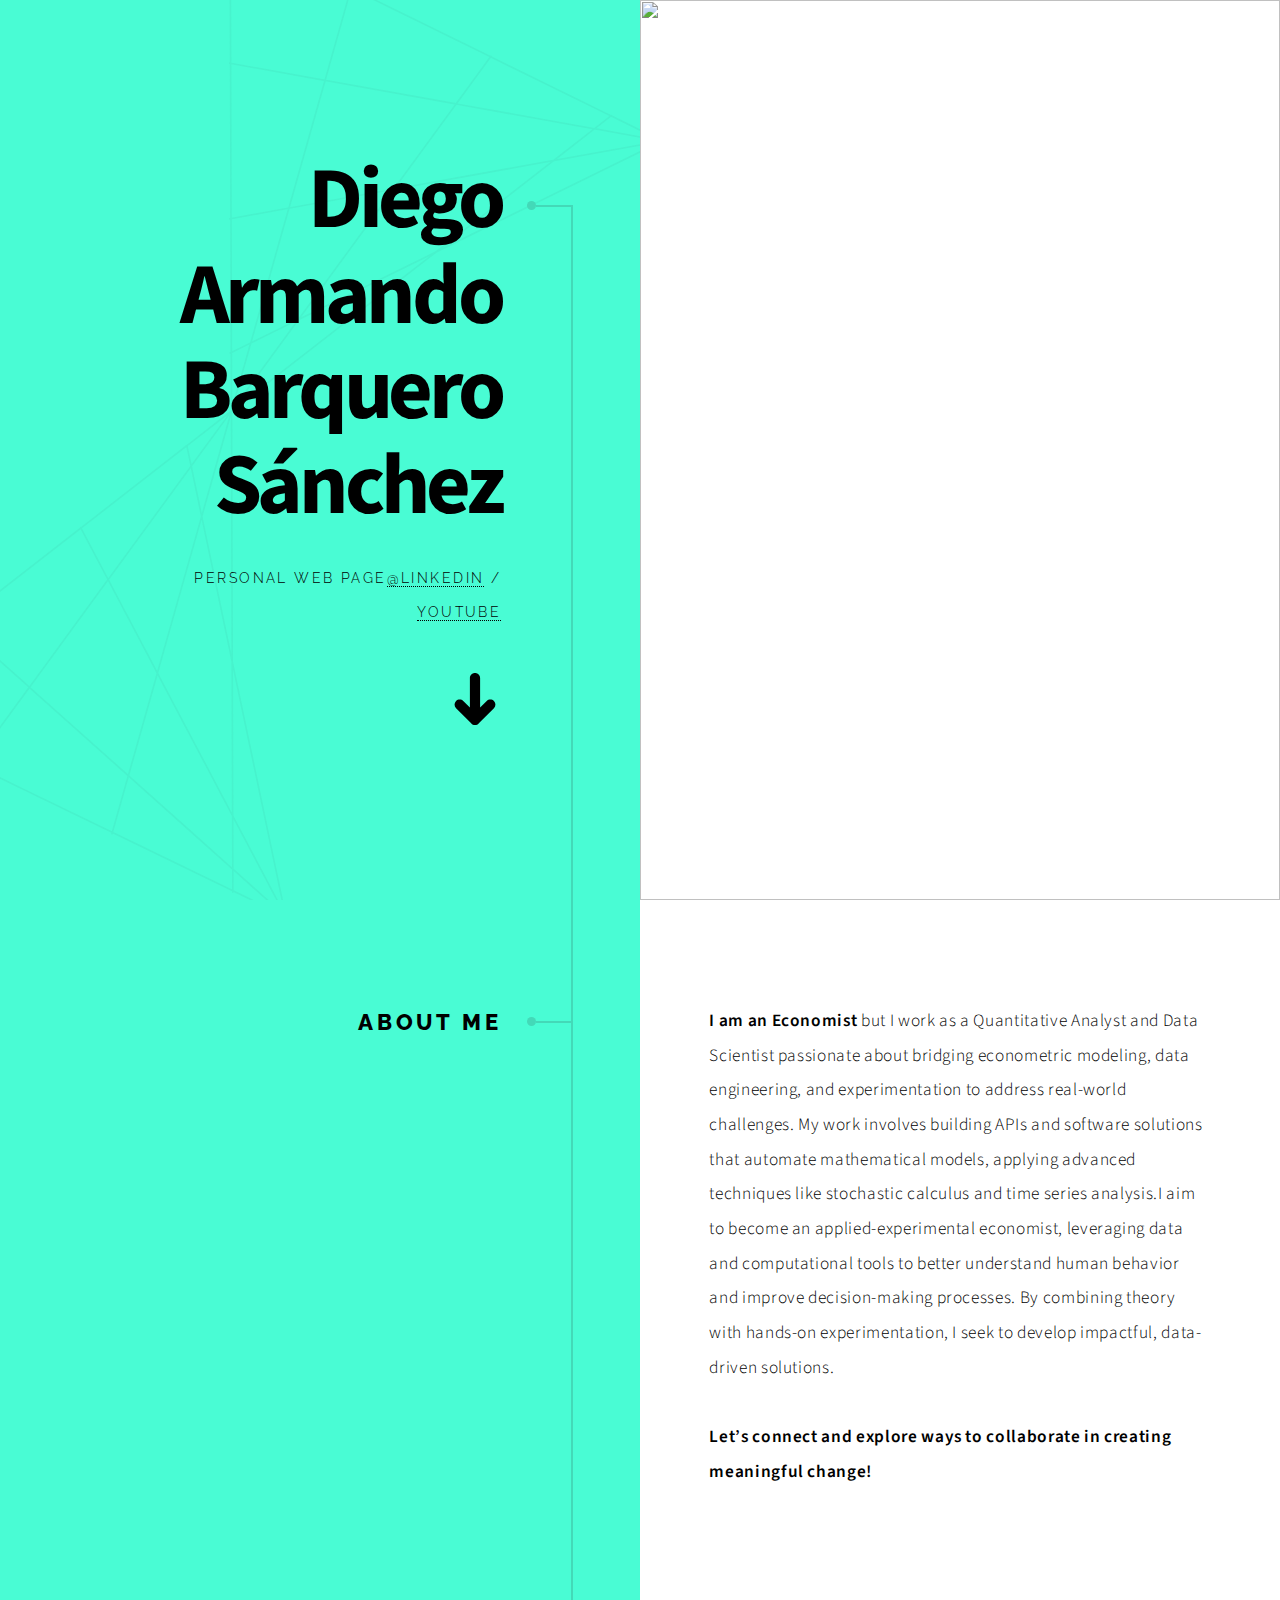
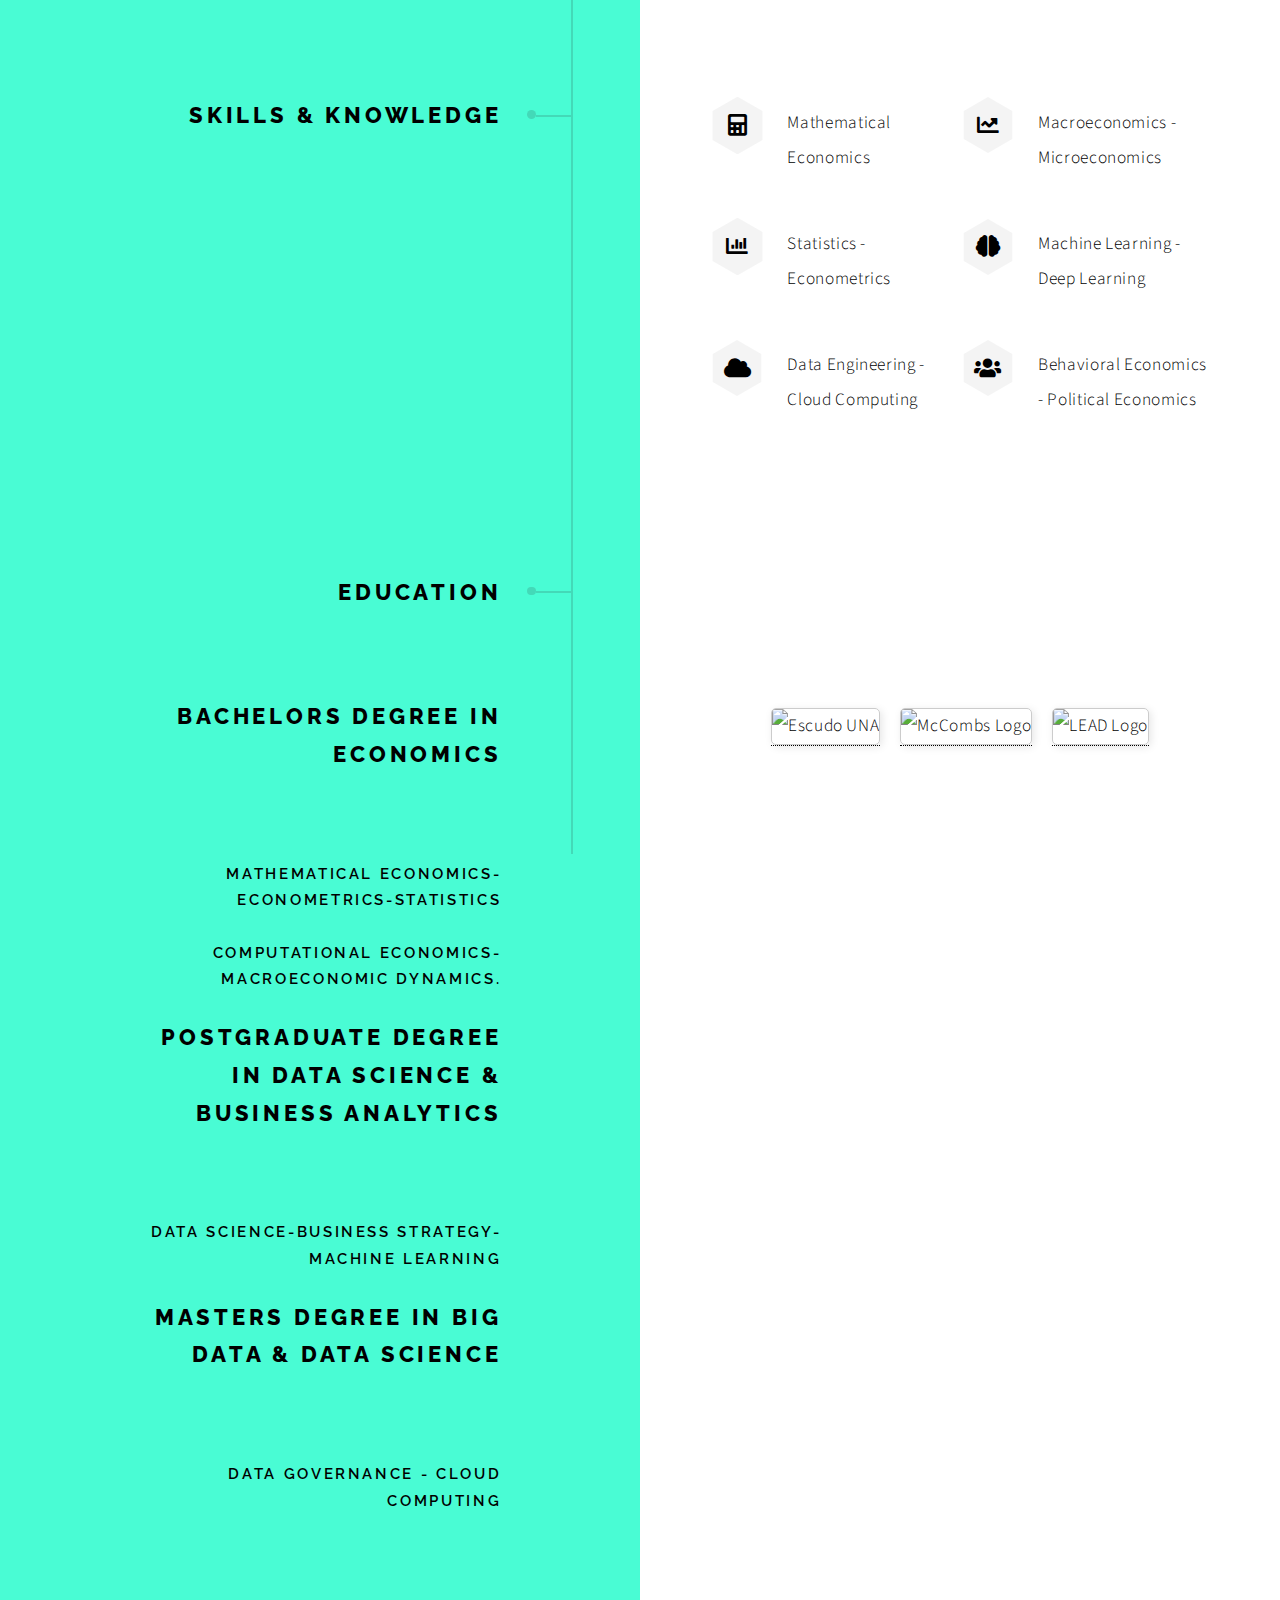
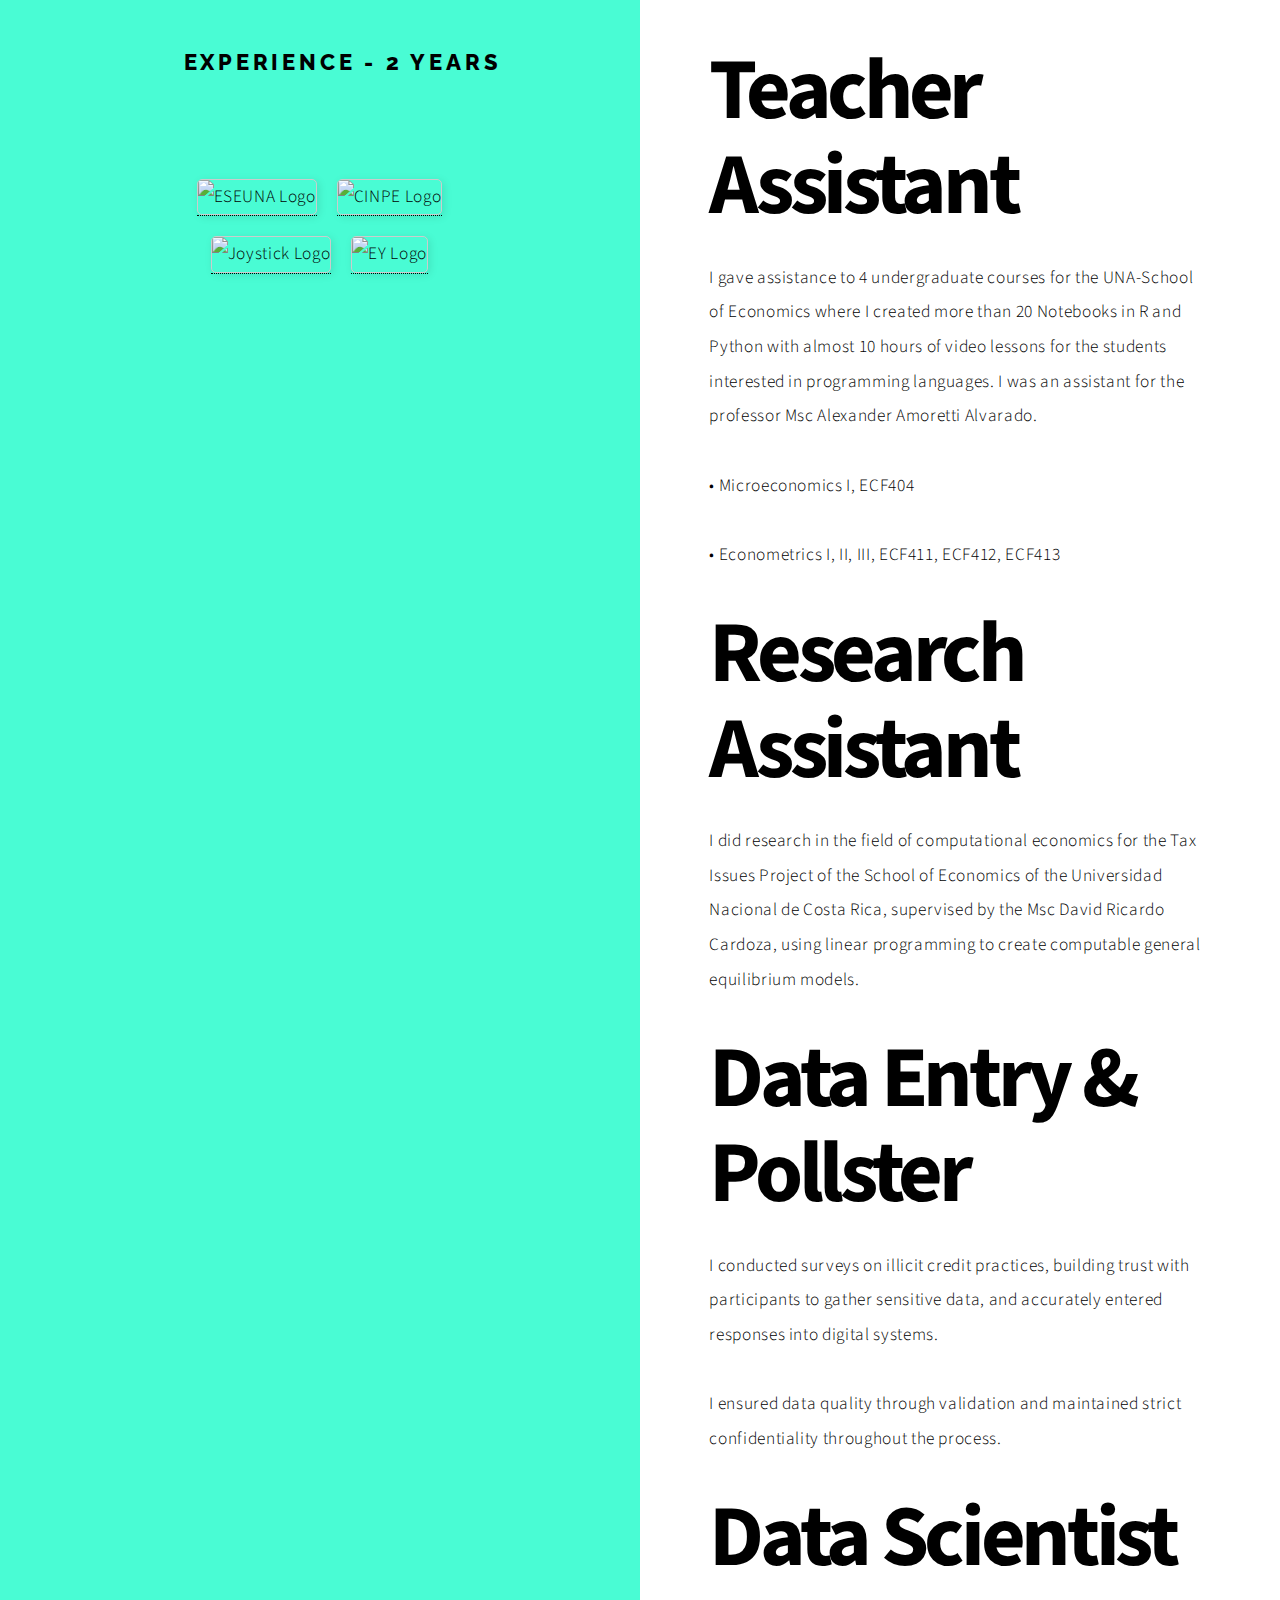
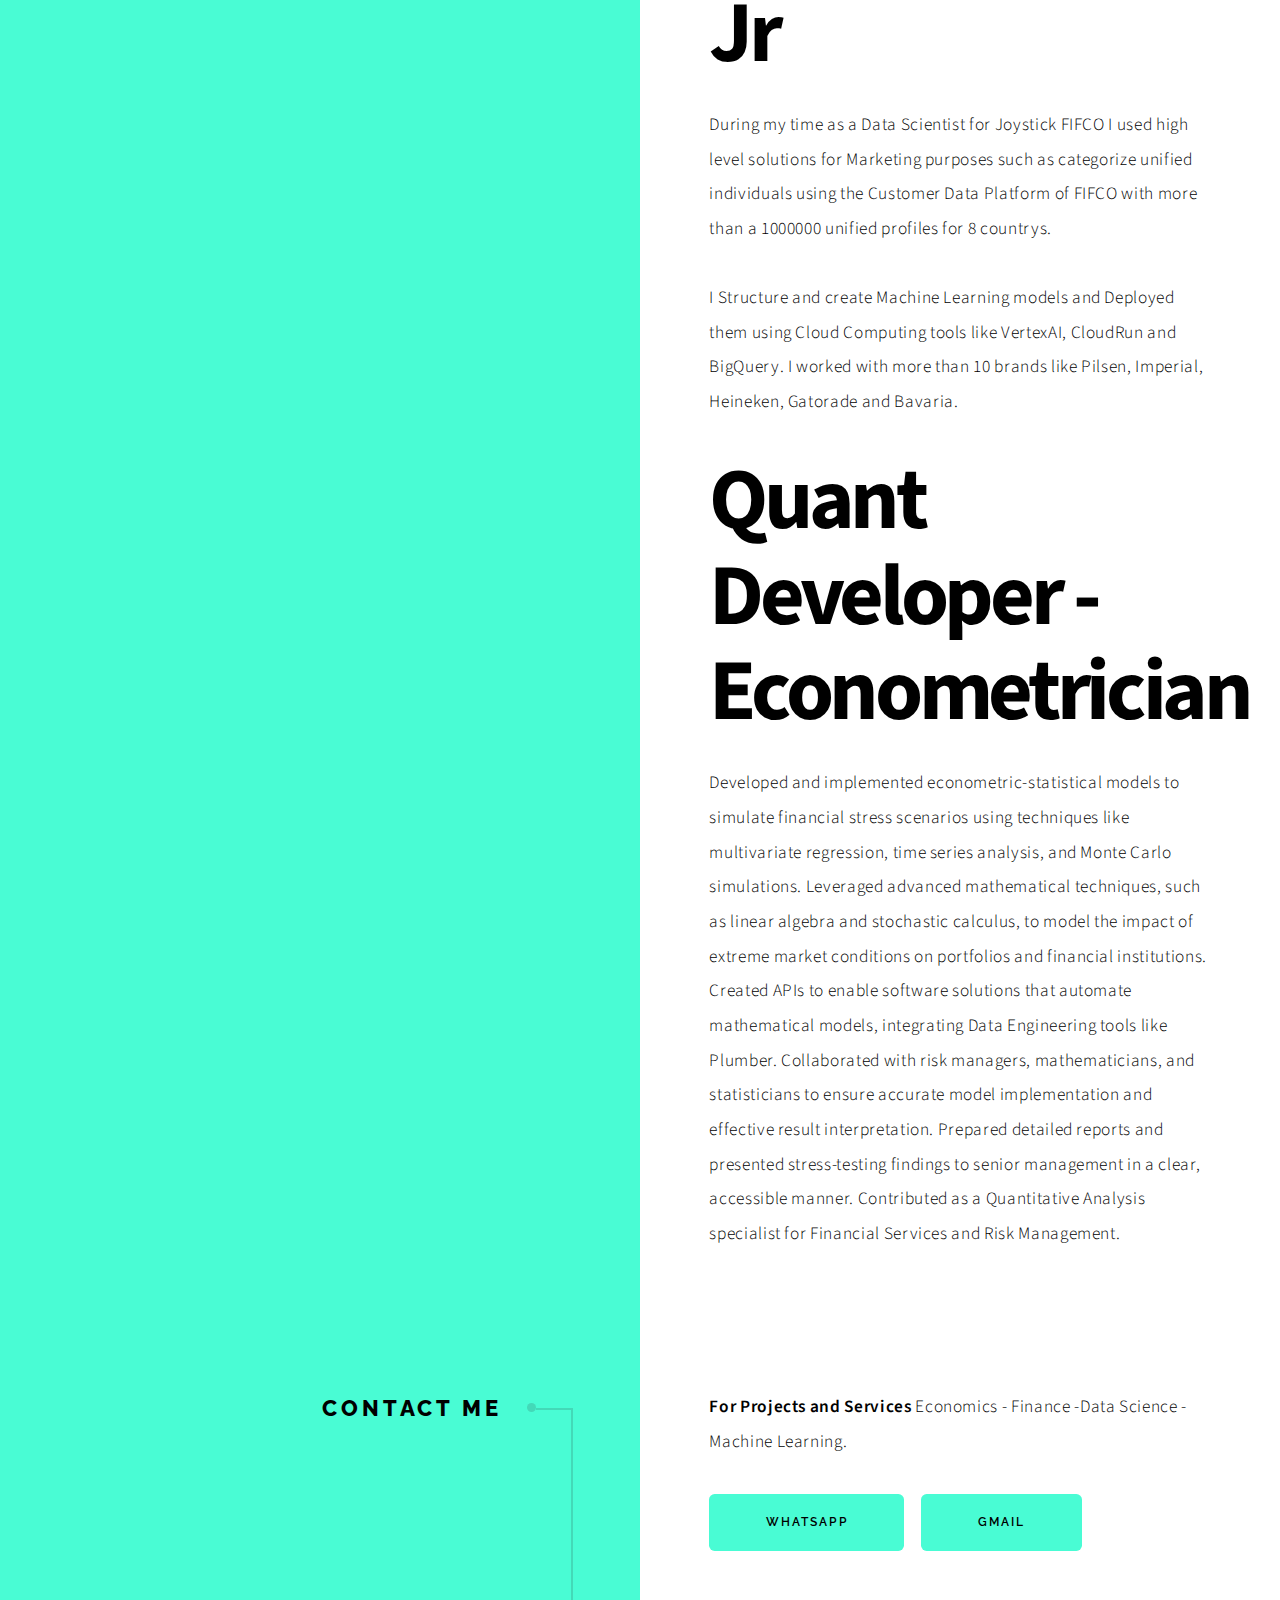
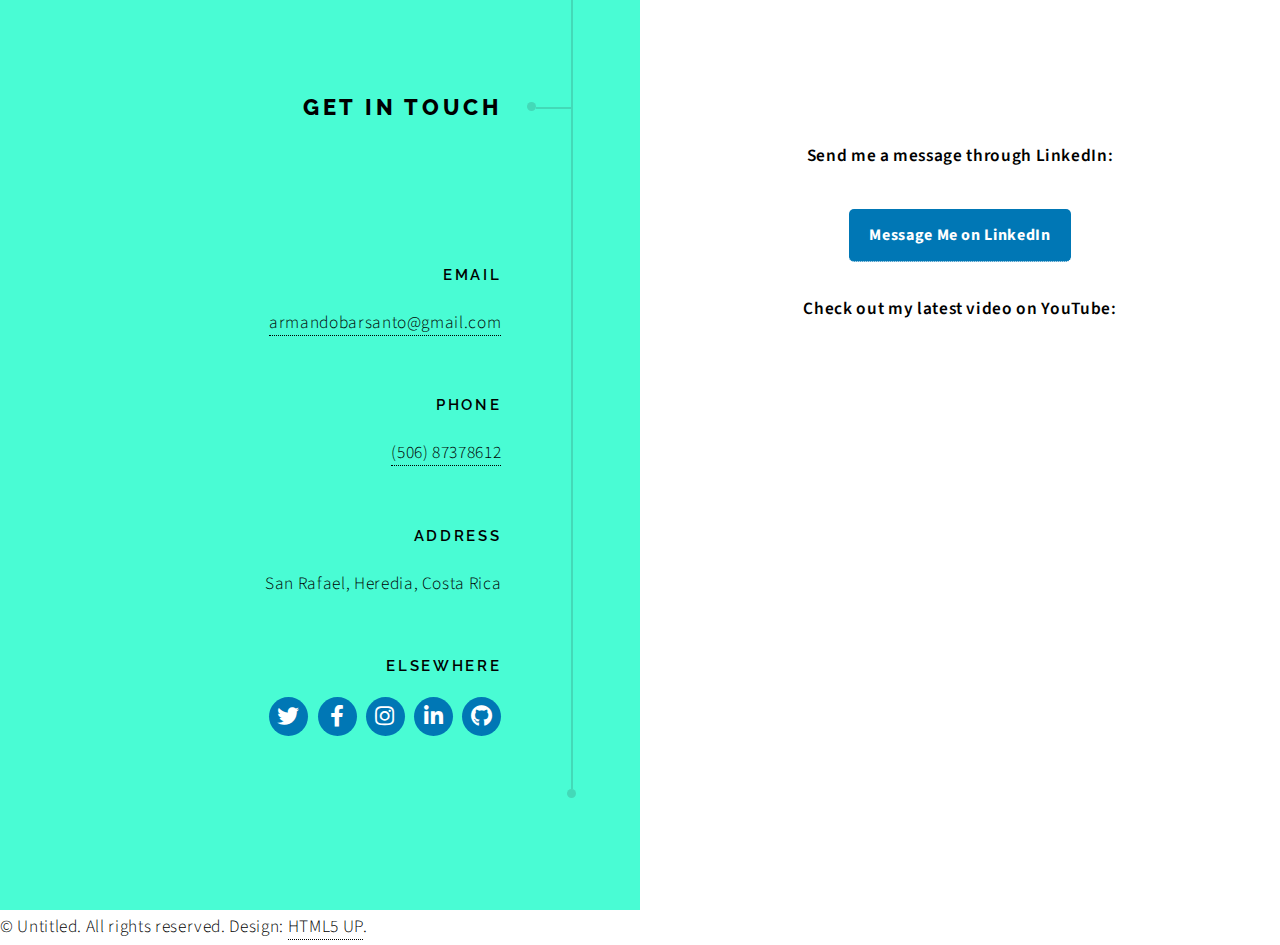
==== index.html @ 82d84128 "Add files via upload" ====
<!DOCTYPE HTML>
<!--
	Paradigm Shift by HTML5 UP
	html5up.net | @ajlkn
	Free for personal and commercial use under the CCA 3.0 license (html5up.net/license)
-->
<html>
	<head>
		<title>D.A.B Sánchez</title>
		<meta charset="utf-8" />
		<meta name="viewport" content="width=device-width, initial-scale=1, user-scalable=no" />
		<meta name="description" content="" />
		<meta name="keywords" content="" />
		<link rel="stylesheet" href="assets/css/main.css" />
	</head>
	<body class="is-preload">

		<!-- Wrapper -->
			<div id="wrapper">

				<!-- Intro -->
					<section class="intro">
						<header>
							<h1>Diego Armando Barquero Sánchez</h1>
							<p>Personal Web Page<a 
								href="https://www.linkedin.com/in/%E5%A7%9C%E6%98%A5%E8%98%AD/">@LinkedIn</a> / <a href="https://www.youtube.com/@DiegoGO-EconData-">YouTube</a></p>
							<ul class="actions">
								<li><a href="#first" class="arrow scrolly"><span class="label">Next</span></a></li>
							</ul>
						</header>
						<div class="content">
							<span class="image fill" data-position="center"><img src="images/pic10.jpg" alt="" /></span>
						</div>
					</section>

				<!-- Section -->
					<section id="first">
						<header>
							<h2>About me</h2>
						</header>
						<div class="content">
							<p><strong>I am an Economist</strong> but I work as a Quantitative Analyst and Data Scientist passionate about bridging econometric modeling, data engineering, and experimentation to address real-world challenges. My work involves building APIs and software solutions that automate mathematical models, applying advanced techniques like stochastic calculus and time series analysis.I aim to become an applied-experimental economist, leveraging data and computational tools to better understand human behavior and improve decision-making processes. By combining theory with hands-on experimentation, I seek to develop impactful, data-driven solutions.

</p>
<p><strong>Let’s connect and explore ways to collaborate in creating meaningful change!</strong></p>
							<span class="image main"><img src="images/mw.PNG" alt="" /></span>
						</div>
					</section>

				<!-- Section -->
					<section>
						<header>
							<h2>Skills & Knowledge</h2>
						</header>
						<div class="content">
							<ul class="feature-icons">
								<li class="icon solid fa-calculator">Mathematical Economics</li>
								<li class="icon solid fa-chart-line">Macroeconomics - Microeconomics</li>
								<li class="icon solid fa-chart-bar">Statistics - Econometrics</li>
								<li class="icon solid fa-brain">Machine Learning - Deep Learning</li>
								<li class="icon solid fa-cloud">Data Engineering - Cloud Computing</li>
								<li class="icon solid fa-users">Behavioral Economics - Political Economics</li>
							</ul>
						</div>
					</section>

				<!-- Section -->
					<section>
						<header>
							<h2>Education</h2>
						</header>
					</section>
					
						<div class="content">
							<!-- Section -->
								<section>
									<header>
										<h2>Bachelors Degree in Economics</h2>
										<h3>Mathematical Economics-Econometrics-Statistics</h3>
										<h3>Computational Economics-Macroeconomic Dynamics.</h3>
										<h2>PostGraduate Degree in Data Science & Business Analytics</h2>
										<h3>Data Science-Business Strategy-Machine Learning</h3>
										<h2>Masters Degree in Big Data & Data Science</h2>
										<h3>Data Governance - Cloud Computing</h3>
									</header>
									</header>
									<div class="content">
										<div style="display: flex; justify-content: center; align-items: center; gap: 20px; padding: 10px; flex-wrap: wrap;">
											<a href="images/gallery/fulls/01.jpg" style="text-decoration: none;">
												<img src="images/escudo_unajpg.jpg" alt="Escudo UNA" 
													 style="width: 400px; height: auto; max-height: 400px; object-fit: contain; border: 1px solid #ccc; border-radius: 5px; box-shadow: 2px 2px 8px rgba(0, 0, 0, 0.1); transition: transform 0.2s ease, box-shadow 0.2s ease;" 
													 onmouseover="this.style.transform='scale(1.1)'; this.style.boxShadow='4px 4px 12px rgba(0, 0, 0, 0.2)';" 
													 onmouseout="this.style.transform='scale(1)'; this.style.boxShadow='2px 2px 8px rgba(0, 0, 0, 0.1)';">
											</a>
											<a href="images/gallery/fulls/02.jpg" style="text-decoration: none;">
												<img src="images/mccombs.jpg" alt="McCombs Logo" 
													 style="width: 400px; height: auto; max-height: 400px; object-fit: contain; border: 1px solid #ccc; border-radius: 5px; box-shadow: 2px 2px 8px rgba(0, 0, 0, 0.1); transition: transform 0.2s ease, box-shadow 0.2s ease;" 
													 onmouseover="this.style.transform='scale(1.1)'; this.style.boxShadow='4px 4px 12px rgba(0, 0, 0, 0.2)';" 
													 onmouseout="this.style.transform='scale(1)'; this.style.boxShadow='2px 2px 8px rgba(0, 0, 0, 0.1)';">
											</a>
											<a href="images/gallery/fulls/03.jpg" style="text-decoration: none;">
												<img src="images/lead.jpg" alt="LEAD Logo" 
													 style="width: 400px; height: auto; max-height: 400px; object-fit: contain; border: 1px solid #ccc; border-radius: 5px; box-shadow: 2px 2px 8px rgba(0, 0, 0, 0.1); transition: transform 0.2s ease, box-shadow 0.2s ease;" 
													 onmouseover="this.style.transform='scale(1.1)'; this.style.boxShadow='4px 4px 12px rgba(0, 0, 0, 0.2)';" 
													 onmouseout="this.style.transform='scale(1)'; this.style.boxShadow='2px 2px 8px rgba(0, 0, 0, 0.1)';">
											</a>
										</div>
										
									</div>
								</section>

							<!-- Section -->
								<section>
									<header>
										<h2>Experience - 2 Years</h2>
						

										<div style="display: flex; justify-content: center; align-items: center; gap: 20px; padding: 10px; flex-wrap: wrap;">
											<a href="images/gallery/fulls/05.jpg" style="text-decoration: none;">
												<img src="images/eseuna-removebg-preview.png" alt="ESEUNA Logo" 
													 style="width: 450px; height: auto; max-height: 450px; object-fit: contain; border: 1px solid #ccc; border-radius: 5px; box-shadow: 2px 2px 8px rgba(0, 0, 0, 0.1); transition: transform 0.2s ease, box-shadow 0.2s ease;" 
													 onmouseover="this.style.transform='scale(1.1)'; this.style.boxShadow='4px 4px 12px rgba(0, 0, 0, 0.2)';" 
													 onmouseout="this.style.transform='scale(1)'; this.style.boxShadow='2px 2px 8px rgba(0, 0, 0, 0.1)';">
											</a>
											
											<a href="images/gallery/fulls/05.jpg" style="text-decoration: none;">
												<img src="images/12006_0120060300_CINPE-removebg-preview.png" alt="CINPE Logo" 
													 style="width: 450px; height: auto; max-height: 450px; object-fit: contain; border: 1px solid #ccc; border-radius: 5px; box-shadow: 2px 2px 8px rgba(0, 0, 0, 0.1); transition: transform 0.2s ease, box-shadow 0.2s ease;" 
													 onmouseover="this.style.transform='scale(1.1)'; this.style.boxShadow='4px 4px 12px rgba(0, 0, 0, 0.2)';" 
													 onmouseout="this.style.transform='scale(1)'; this.style.boxShadow='2px 2px 8px rgba(0, 0, 0, 0.1)';">
											</a>
											
											<a href="images/gallery/fulls/05.jpg" style="text-decoration: none;">
												<img src="images/Joystick.png" alt="Joystick Logo" 
													 style="width: 450px; height: auto; max-height: 450px; object-fit: contain; border: 1px solid #ccc; border-radius: 5px; box-shadow: 2px 2px 8px rgba(0, 0, 0, 0.1); transition: transform 0.2s ease, box-shadow 0.2s ease;" 
													 onmouseover="this.style.transform='scale(1.1)'; this.style.boxShadow='4px 4px 12px rgba(0, 0, 0, 0.2)';" 
													 onmouseout="this.style.transform='scale(1)'; this.style.boxShadow='2px 2px 8px rgba(0, 0, 0, 0.1)';">
											</a>
											
											<a href="images/gallery/fulls/05.jpg" style="text-decoration: none;">
												<img src="images/EY_logo_2019.svg.png" alt="EY Logo" 
													 style="width: 450px; height: auto; max-height: 450px; object-fit: contain; border: 1px solid #ccc; border-radius: 5px; box-shadow: 2px 2px 8px rgba(0, 0, 0, 0.1); transition: transform 0.2s ease, box-shadow 0.2s ease;" 
													 onmouseover="this.style.transform='scale(1.1)'; this.style.boxShadow='4px 4px 12px rgba(0, 0, 0, 0.2)';" 
													 onmouseout="this.style.transform='scale(1)'; this.style.boxShadow='2px 2px 8px rgba(0, 0, 0, 0.1)';">
											</a>
							
										</div>
										
									</header>
									<div class="content">
									
									<h1>Teacher Assistant</h1>
									<p>I gave assistance to 4 undergraduate courses for the UNA-School of Economics where I created more than 20 Notebooks in R and Python with almost 10 hours of video lessons for the students interested in programming languages. I was an assistant for the professor Msc Alexander Amoretti Alvarado.</p>
										<p>	• Microeconomics I, ECF404</p>
										<p>• Econometrics I, II, III, ECF411, ECF412, ECF413</p>
									<h1>Research Assistant</h1>
									<p>I did research in the field of computational economics for the Tax Issues Project of the School of Economics of the Universidad Nacional de Costa Rica, supervised by the Msc David Ricardo Cardoza, using linear programming to create computable general equilibrium models.</p>
									
									<div class="content">
									<h1>Data Entry & Pollster</h1>
									<p>I conducted surveys on illicit credit practices, building trust with participants to gather sensitive data, and accurately entered responses into digital systems.</p>
									<p>I ensured data quality through validation and maintained strict confidentiality throughout the process.</p>
								    </div>
									<div class="content">
										<h1>Data Scientist Jr</h1>
										<p>During my time as a Data Scientist for Joystick FIFCO I used high level solutions for Marketing purposes such as categorize unified individuals using the Customer Data Platform of FIFCO with more than a 1000000 unified profiles for 8 countrys.<p/>
										<p> I Structure and create Machine Learning models and Deployed them using Cloud Computing tools like VertexAI, CloudRun and BigQuery. I worked with more than 10 brands like Pilsen, Imperial, Heineken, Gatorade and Bavaria.</p>
										</div>
										<div class="content">
									<h1>Quant Developer - Econometrician</h1>
									<p>Developed and implemented econometric-statistical models to simulate financial stress scenarios using techniques like multivariate regression, time series analysis, and Monte Carlo simulations. Leveraged advanced mathematical techniques, such as linear algebra and stochastic calculus, to model the impact of extreme market conditions on portfolios and financial institutions. Created APIs to enable software solutions that automate mathematical models, integrating Data Engineering tools like Plumber. Collaborated with risk managers, mathematicians, and statisticians to ensure accurate model implementation and effective result interpretation. Prepared detailed reports and presented stress-testing findings to senior management in a clear, accessible manner. Contributed as a Quantitative Analysis specialist for Financial Services and Risk Management.</p>
									</div>
								</section>
						</div>
					</section>

				<!-- Section -->
					<section>
						<header>
							<h2>Contact Me</h2>
						</header>
						<div class="content">
							<p><strong>For Projects and Services </strong>Economics - Finance -Data Science - Machine Learning.</p>
							<ul class="actions">
								<li><a href="https://wa.me/50687378612" class="button primary large">WhatsApp</a></li>
								<li><a href="mailto:armandobarsanto@gmail.com?subject=Asunto%20del%20correo&body=Hola,%20este%20es%20el%20cuerpo%20del%20mensaje." class="button primary large">Gmail</a></li>
							</ul>
						</div>
					</section>

				<!-- Elements -->
				<!--
					<section>
						<header>
							<h2>Elements</h2>
						</header>
						<div class="content">

							<section>
								<header>
									<h3>Text</h3>
								</header>
								<div class="content">
									<p>This is <b>bold</b> and this is <strong>strong</strong>. This is <i>italic</i> and this is <em>emphasized</em>.
									This is <sup>superscript</sup> text and this is <sub>subscript</sub> text.
									This is <u>underlined</u> and this is code: <code>for (;;) { ... }</code>. Finally, <a href="#">this is a link</a>.</p>
									<hr />
									<h2>Heading Level 2</h2>
									<h3>Heading Level 3</h3>
									<h4>Heading Level 4</h4>
									<h5>Heading Level 5</h5>
									<hr />
									<h5>Blockquote</h5>
									<blockquote>Fringilla nisl. Donec accumsan interdum nisi, quis tincidunt felis sagittis eget tempus euismod. Vestibulum ante ipsum primis in faucibus vestibulum. Blandit adipiscing eu felis iaculis volutpat ac adipiscing accumsan faucibus. Vestibulum ante ipsum primis in faucibus lorem ipsum dolor sit amet nullam adipiscing eu felis.</blockquote>
									<h5>Preformatted</h5>
									<pre><code>i = 0;

while (!deck.isInOrder()) {
  print 'Iteration ' + i;
  deck.shuffle();
  i++;
}

print 'Sorted in ' + i + ' iterations.';</code></pre>
								</div>
							</section>

							<section>
								<header>
									<h3>Lists</h3>
								</header>
								<div class="content">

									<h4>Unordered</h4>
									<ul>
										<li>Dolor pulvinar etiam.</li>
										<li>Sagittis adipiscing.</li>
										<li>Felis enim feugiat.</li>
									</ul>

									<h4>Alternate</h4>
									<ul class="alt">
										<li>Dolor pulvinar etiam.</li>
										<li>Sagittis adipiscing.</li>
										<li>Felis enim feugiat.</li>
									</ul>

									<h4>Ordered</h4>
									<ol>
										<li>Dolor pulvinar etiam.</li>
										<li>Etiam vel felis viverra.</li>
										<li>Felis enim feugiat.</li>
										<li>Dolor pulvinar etiam.</li>
										<li>Etiam vel felis lorem.</li>
										<li>Felis enim et feugiat.</li>
									</ol>
									<h4>Icons</h4>
									<ul class="icons">
										<li><a href="#" class="icon brands fa-twitter"><span class="label">Twitter</span></a></li>
										<li><a href="#" class="icon brands fa-facebook-f"><span class="label">Facebook</span></a></li>
										<li><a href="#" class="icon brands fa-instagram"><span class="label">Instagram</span></a></li>
										<li><a href="#" class="icon brands fa-github"><span class="label">Github</span></a></li>
									</ul>

									<h4>Actions</h4>
									<ul class="actions">
										<li><a href="#" class="button primary">Default</a></li>
										<li><a href="#" class="button">Default</a></li>
									</ul>
									<ul class="actions stacked">
										<li><a href="#" class="button primary">Default</a></li>
										<li><a href="#" class="button">Default</a></li>
									</ul>
								</div>
							</section>

							<section>
								<header>
									<h3>Table</h3>
								</header>
								<div class="content">
									<h4>Default</h4>
									<div class="table-wrapper">
										<table>
											<thead>
												<tr>
													<th>Name</th>
													<th>Description</th>
													<th>Price</th>
												</tr>
											</thead>
											<tbody>
												<tr>
													<td>Item One</td>
													<td>Ante turpis integer aliquet porttitor.</td>
													<td>29.99</td>
												</tr>
												<tr>
													<td>Item Two</td>
													<td>Vis ac commodo adipiscing arcu aliquet.</td>
													<td>19.99</td>
												</tr>
												<tr>
													<td>Item Three</td>
													<td> Morbi faucibus arcu accumsan lorem.</td>
													<td>29.99</td>
												</tr>
												<tr>
													<td>Item Four</td>
													<td>Vitae integer tempus condimentum.</td>
													<td>19.99</td>
												</tr>
												<tr>
													<td>Item Five</td>
													<td>Ante turpis integer aliquet porttitor.</td>
													<td>29.99</td>
												</tr>
											</tbody>
											<tfoot>
												<tr>
													<td colspan="2"></td>
													<td>100.00</td>
												</tr>
											</tfoot>
										</table>
									</div>

									<h4>Alternate</h4>
									<div class="table-wrapper">
										<table class="alt">
											<thead>
												<tr>
													<th>Name</th>
													<th>Description</th>
													<th>Price</th>
												</tr>
											</thead>
											<tbody>
												<tr>
													<td>Item One</td>
													<td>Ante turpis integer aliquet porttitor.</td>
													<td>29.99</td>
												</tr>
												<tr>
													<td>Item Two</td>
													<td>Vis ac commodo adipiscing arcu aliquet.</td>
													<td>19.99</td>
												</tr>
												<tr>
													<td>Item Three</td>
													<td> Morbi faucibus arcu accumsan lorem.</td>
													<td>29.99</td>
												</tr>
												<tr>
													<td>Item Four</td>
													<td>Vitae integer tempus condimentum.</td>
													<td>19.99</td>
												</tr>
												<tr>
													<td>Item Five</td>
													<td>Ante turpis integer aliquet porttitor.</td>
													<td>29.99</td>
												</tr>
											</tbody>
											<tfoot>
												<tr>
													<td colspan="2"></td>
													<td>100.00</td>
												</tr>
											</tfoot>
										</table>
									</div>
								</div>
							</section>

							<section>
								<header>
									<h3>Buttons</h3>
								</header>
								<div class="content">
									<ul class="actions">
										<li><a href="#" class="button primary">Primary</a></li>
										<li><a href="#" class="button">Default</a></li>
									</ul>
									<ul class="actions">
										<li><a href="#" class="button large">Large</a></li>
										<li><a href="#" class="button">Default</a></li>
										<li><a href="#" class="button small">Small</a></li>
									</ul>
									<ul class="actions">
										<li><a href="#" class="button primary icon solid fa-download">Icon</a></li>
										<li><a href="#" class="button icon solid fa-download">Icon</a></li>
									</ul>
									<ul class="actions">
										<li><span class="button primary disabled">Disabled</span></li>
										<li><span class="button disabled">Disabled</span></li>
									</ul>
								</div>
							</section>

							<section>
								<header>
									<h3>Form</h3>
								</header>
								<div class="content">
									<form method="post" action="#">
										<div class="fields">
											<div class="field half">
												<label for="demo-name">Name</label>
												<input type="text" name="demo-name" id="demo-name" value="" placeholder="Jane Doe" />
											</div>
											<div class="field half">
												<label for="demo-email">Email</label>
												<input type="email" name="demo-email" id="demo-email" value="" placeholder="jane@untitled.tld" />
											</div>
											<div class="field">
												<label for="demo-category">Category</label>
												<select name="demo-category" id="demo-category">
													<option value="">-</option>
													<option value="1">Manufacturing</option>
													<option value="1">Shipping</option>
													<option value="1">Administration</option>
													<option value="1">Human Resources</option>
												</select>
											</div>
											<div class="field half">
												<input type="radio" id="demo-priority-low" name="demo-priority" checked>
												<label for="demo-priority-low">Low</label>
											</div>
											<div class="field half">
												<input type="radio" id="demo-priority-high" name="demo-priority">
												<label for="demo-priority-high">High</label>
											</div>
											<div class="field half">
												<input type="checkbox" id="demo-copy" name="demo-copy">
												<label for="demo-copy">Email me a copy</label>
											</div>
											<div class="field half">
												<input type="checkbox" id="demo-human" name="demo-human" checked>
												<label for="demo-human">Not a robot</label>
											</div>
											<div class="field">
												<label for="demo-message">Message</label>
												<textarea name="demo-message" id="demo-message" placeholder="Enter your message" rows="6"></textarea>
											</div>
										</div>
										<ul class="actions">
											<li><input type="submit" value="Send Message" class="primary" /></li>
											<li><input type="reset" value="Reset" /></li>
										</ul>
									</form>
								</div>
							</section>

						</div>
					</section>
				-->

				<!-- Section -->
					<section>
						<header>
							<h2>Get in touch</h2>
						</header>
						<!DOCTYPE html>
						<html lang="en">
						<head>
							<meta charset="UTF-8">
							<meta name="viewport" content="width=device-width, initial-scale=1.0">
							<title>Contact via LinkedIn</title>
							<style>
								.button-linkedin {
									display: inline-block;
									background-color: #0077b5;
									color: white;
									padding: 10px 20px;
									text-decoration: none;
									font-size: 16px;
									font-weight: bold;
									border-radius: 5px;
									transition: background-color 0.3s ease;
								}
						
								.button-linkedin:hover {
									background-color: #005582;
								}
							</style>
						</head>
						<body>
							<div style="text-align: center; margin-top: 50px;">
								<p><strong>Send me a message through LinkedIn:</strong></p>
								<a href="https://www.linkedin.com/in/%E5%A7%9C%E6%98%A5%E8%98%AD/" target="_blank" class="button-linkedin">
									Message Me on LinkedIn
								</a>
							</div>
							
							<div style="text-align: center; margin-top: 30px;">
								<p><strong>Check out my latest video on YouTube:</strong></p>
								<iframe width="560" height="315" 
										src="https://www.youtube.com/embed/LSiqPFP5Rbo" 
										title="YouTube video player" frameborder="0" 
										allow="accelerometer; autoplay; clipboard-write; encrypted-media; gyroscope; picture-in-picture" 
										allowfullscreen>
								</iframe>
							</div>
							
							
						</body>
						</html>
						
						
						
						
						
						<!DOCTYPE HTML>
						<html>
						<head>
							<title>D.A.B Sánchez</title>
							<meta charset="utf-8" />
							<meta name="viewport" content="width=device-width, initial-scale=1, user-scalable=no" />
							<link rel="stylesheet" href="assets/css/main.css" />
							<link rel="stylesheet" href="https://cdnjs.cloudflare.com/ajax/libs/font-awesome/5.15.4/css/all.min.css">
							<style>
								/* Redes sociales en Elsewhere */
								.icons li a {
									display: flex;
									justify-content: center;
									align-items: center;
									width: 200px;
									height: 200px;
									font-size: 24px;
									color: white;
									background-color: #0077b5;
									border-radius: 50%;
									text-decoration: none;
									transition: transform 0.2s ease, background-color 0.3s ease;
								}
						
								.icons li a:hover {
									transform: scale(1.1);
									background-color: #005582;
								}
						
								/* Botón de LinkedIn */
								.button-linkedin {
									display: inline-block;
									background-color: #0077b5;
									color: white;
									padding: 10px 20px;
									text-decoration: none;
									font-size: 16px;
									font-weight: bold;
									border-radius: 5px;
									transition: background-color 0.3s ease;
								}
						
								.button-linkedin:hover {
									background-color: #005582;
								}
							</style>
						</head>
						<body>
						
								<!-- Elsewhere -->
								

					<footer>
									<ul class="items">
										<li>
											<h3>Email</h3>
											<a href="mailto:armandobarsanto@gmail.com">armandobarsanto@gmail.com</a>
										</li>
										<li>
											<h3>Phone</h3>
											<a href="tel:+50687378612">(506) 87378612</a>
										</li>
										<li>
											<h3>Address</h3>
											<span>San Rafael, Heredia, Costa Rica</span>
										</li>
										<li>
											<h3>Elsewhere</h3>
											<ul class="icons">
												<li><a href="https://x.com/absanchez" class="icon brands fa-twitter"><span class="label">Twitter</span></a></li>
												<li><a href="https://www.facebook.com/armando.barquerosanchez/" class="icon brands fa-facebook-f"><span class="label">Facebook</span></a></li>
												<li><a href="https://www.instagram.com/dab.sanchez/" class="icon brands fa-instagram"><span class="label">Instagram</span></a></li>
												<li><a href="https://www.linkedin.com/in/%E5%A7%9C%E6%98%A5%E8%98%AD/" class="icon brands fa-linkedin-in"><span class="label">LinkedIn</span></a></li>
												<li><a href="https://github.com/barquerosanchezdiegoarmando" class="icon brands fa-github"><span class="label">GitHub</span></a></li>
											</ul>
										</li>
									</ul>
								</footer>
						
							</div>
						
							<!-- Scripts -->
							<script src="assets/js/jquery.min.js"></script>
							<script src="assets/js/jquery.scrolly.min.js"></script>
							<script src="assets/js/browser.min.js"></script>
							<script src="assets/js/breakpoints.min.js"></script>
							<script src="assets/js/util.js"></script>
							<script src="assets/js/main.js"></script>
						</body>
						</html>
						
					</section>

				<!-- Copyright -->
					<div class="copyright">&copy; Untitled. All rights reserved. Design: <a href="https://html5up.net">HTML5 UP</a>.</div>

			</div>

		<!-- Scripts -->
			<script src="assets/js/jquery.min.js"></script>
			<script src="assets/js/jquery.scrolly.min.js"></script>
			<script src="assets/js/browser.min.js"></script>
			<script src="assets/js/breakpoints.min.js"></script>
			<script src="assets/js/util.js"></script>
			<script src="assets/js/main.js"></script>

	</body>
</html>
---- assets/css/main.css ----
@import url(fontawesome-all.min.css);
@import url("https://fonts.googleapis.com/css?family=Source+Sans+Pro:300,600,700,300i,600i,700i|Raleway:600,800");

/*
	Paradigm Shift by HTML5 UP
	html5up.net | @ajlkn
	Free for personal and commercial use under the CCA 3.0 license (html5up.net/license)
*/

html, body, div, span, applet, object,
iframe, h1, h2, h3, h4, h5, h6, p, blockquote,
pre, a, abbr, acronym, address, big, cite,
code, del, dfn, em, img, ins, kbd, q, s, samp,
small, strike, strong, sub, sup, tt, var, b,
u, i, center, dl, dt, dd, ol, ul, li, fieldset,
form, label, legend, table, caption, tbody,
tfoot, thead, tr, th, td, article, aside,
canvas, details, embed, figure, figcaption,
footer, header, hgroup, menu, nav, output, ruby,
section, summary, time, mark, audio, video {
	margin: 0;
	padding: 0;
	border: 0;
	font-size: 100%;
	font: inherit;
	vertical-align: baseline;}

article, aside, details, figcaption, figure,
footer, header, hgroup, menu, nav, section {
	display: block;}

body {
	line-height: 1;
}

ol, ul {
	list-style: none;
}

blockquote, q {
	quotes: none;
}

	blockquote:before, blockquote:after, q:before, q:after {
		content: '';
		content: none;
	}

table {
	border-collapse: collapse;
	border-spacing: 0;
}

body {
	-webkit-text-size-adjust: none;
}

mark {
	background-color: transparent;
	color: inherit;
}

input::-moz-focus-inner {
	border: 0;
	padding: 0;
}

input, select, textarea {
	-moz-appearance: none;
	-webkit-appearance: none;
	-ms-appearance: none;
	appearance: none;
}

/* Basic */

	@-ms-viewport {
		width: device-width;
	}

	body {
		-ms-overflow-style: scrollbar;
	}

	@media screen and (max-width: 480px) {

		html, body {
			min-width: 320px;
		}

	}

	html {
		box-sizing: border-box;
	}

	*, *:before, *:after {
		box-sizing: inherit;
	}

	html {
		overflow-x: hidden;
	}

	body {
		background: #ffffff;
		overflow-x: hidden;
	}

		body.is-preload *, body.is-preload *:before, body.is-preload *:after {
			-moz-animation: none !important;
			-webkit-animation: none !important;
			-ms-animation: none !important;
			animation: none !important;
			-moz-transition: none !important;
			-webkit-transition: none !important;
			-ms-transition: none !important;
			transition: none !important;
		}

/* Typography */

	html {
		font-size: 18pt;
	}

		@media screen and (max-width: 1920px) {

			html {
				font-size: 13pt;
			}

		}

		@media screen and (max-width: 1152px) {

			html {
				font-size: 14pt;
			}

		}

		@media screen and (max-width: 736px) {

			html {
				font-size: 12pt;
			}

		}

		@media screen and (max-width: 480px) {

			html {
				font-size: 11pt;
			}

		}

	body {
		background-color: #ffffff;
		color: #000000;
	}

	body, input, select, textarea {
		color: #000000;
		font-family: "Source Sans Pro", Helvetica, sans-serif;
		font-size: 1rem;
		font-weight: 300;
		letter-spacing: 0.0375em;
		line-height: 2;
	}

	a {
		-moz-transition: border-bottom-color 0.25s ease-in-out;
		-webkit-transition: border-bottom-color 0.25s ease-in-out;
		-ms-transition: border-bottom-color 0.25s ease-in-out;
		transition: border-bottom-color 0.25s ease-in-out;
		text-decoration: none;
		color: #000000;
		border-bottom: dotted 1px;
	}

		a:hover {
			text-decoration: none;
			border-bottom-color: transparent;
		}

	strong, b {
		font-weight: 600;
		color: #000000;
	}

	em, i {
		font-style: italic;
	}

	p {
		margin: 0 0 2rem 0;
	}

	h1, h2, h3, h4, h5, h6 {
		color: #000000;
		font-family: "Raleway", Helvetica, sans-serif;
		font-weight: 600;
		letter-spacing: 0.175em;
		line-height: 1.75;
		margin: 0 0 1.5rem 0;
		text-transform: uppercase;
	}

		h1 a, h2 a, h3 a, h4 a, h5 a, h6 a {
			color: inherit;
			text-decoration: none;
		}

	h1 {
		font-family: "Source Sans Pro", Helvetica, sans-serif;
		font-size: 5rem;
		font-weight: 700;
		letter-spacing: -0.05em;
		line-height: 1.1;
		margin: 0 0 1.5rem 0;
		text-transform: none;
	}

	h2 {
		font-size: 1.25rem;
		font-weight: 800;
		margin: 0 0 2rem 0;
	}

	h3 {
		font-size: 0.875rem;
	}

	h4 {
		font-size: 0.875rem;
	}

	h5 {
		font-size: 0.75rem;
	}

	h6 {
		font-size: 0.625rem;
	}

	@media screen and (max-width: 736px) {

		h1 {
			font-size: 4.5rem;
			line-height: 1.1;
		}

		h2 {
			font-size: 1.25rem;
			line-height: 1.7;
		}

		h3 {
			font-size: 0.9rem;
		}

		h4 {
			font-size: 0.75rem;
		}

		h5 {
			font-size: 0.675rem;
		}

	}

	@media screen and (max-width: 360px) {

		h1 {
			font-size: 3.75rem;
		}

		h2 {
			font-size: 1.125rem;
		}

		h3 {
			font-size: 0.8rem;
		}

		h4 {
			font-size: 0.675rem;
		}

		h5 {
			font-size: 0.675rem;
		}

	}

	sub {
		font-size: 0.8rem;
		position: relative;
		top: 0.5rem;
	}

	sup {
		font-size: 0.8rem;
		position: relative;
		top: -0.5rem;
	}

	blockquote {
		border-left: solid 0.5rem rgba(144, 144, 144, 0.25);
		font-style: italic;
		margin: 0 0 2rem 0;
		padding: 1rem 0 1rem 2rem;
	}

	code {
		background: rgba(144, 144, 144, 0.1);
		border-radius: 0.325rem;
		font-family: "Courier New", monospace;
		font-size: 0.9rem;
		margin: 0 0.25rem;
		padding: 0.25rem 0.65rem;
	}

	pre {
		-webkit-overflow-scrolling: touch;
		font-family: "Courier New", monospace;
		font-size: 0.9rem;
		margin: 0 0 2rem 0;
		width: 100%;
	}

		pre code {
			display: block;
			line-height: 1.75;
			padding: 1rem 1.5rem;
			overflow-x: auto;
		}

	hr {
		border: 0;
		border-bottom: solid 2px rgba(144, 144, 144, 0.25);
		margin: 3rem 0;
	}

		hr.major {
			margin: 5rem 0;
		}

		@media screen and (max-width: 736px) {

			hr.major {
				margin: 3rem 0;
			}

		}

/* Row */

	.row {
		display: flex;
		flex-wrap: wrap;
		box-sizing: border-box;
		align-items: stretch;
	}

		.row > * {
			box-sizing: border-box;
		}

		.row.gtr-uniform > * > :last-child {
			margin-bottom: 0;
		}

		.row.aln-left {
			justify-content: flex-start;
		}

		.row.aln-center {
			justify-content: center;
		}

		.row.aln-right {
			justify-content: flex-end;
		}

		.row.aln-top {
			align-items: flex-start;
		}

		.row.aln-middle {
			align-items: center;
		}

		.row.aln-bottom {
			align-items: flex-end;
		}

		.row > .imp {
			order: -1;
		}

		.row > .col-1 {
			width: 8.33333%;
		}

		.row > .off-1 {
			margin-left: 8.33333%;
		}

		.row > .col-2 {
			width: 16.66667%;
		}

		.row > .off-2 {
			margin-left: 16.66667%;
		}

		.row > .col-3 {
			width: 25%;
		}

		.row > .off-3 {
			margin-left: 25%;
		}

		.row > .col-4 {
			width: 33.33333%;
		}

		.row > .off-4 {
			margin-left: 33.33333%;
		}

		.row > .col-5 {
			width: 41.66667%;
		}

		.row > .off-5 {
			margin-left: 41.66667%;
		}

		.row > .col-6 {
			width: 50%;
		}

		.row > .off-6 {
			margin-left: 50%;
		}

		.row > .col-7 {
			width: 58.33333%;
		}

		.row > .off-7 {
			margin-left: 58.33333%;
		}

		.row > .col-8 {
			width: 66.66667%;
		}

		.row > .off-8 {
			margin-left: 66.66667%;
		}

		.row > .col-9 {
			width: 75%;
		}

		.row > .off-9 {
			margin-left: 75%;
		}

		.row > .col-10 {
			width: 83.33333%;
		}

		.row > .off-10 {
			margin-left: 83.33333%;
		}

		.row > .col-11 {
			width: 91.66667%;
		}

		.row > .off-11 {
			margin-left: 91.66667%;
		}

		.row > .col-12 {
			width: 100%;
		}

		.row > .off-12 {
			margin-left: 100%;
		}

		.row.gtr-0 {
			margin-top: 0;
			margin-left: 0rem;
		}

			.row.gtr-0 > * {
				padding: 0 0 0 0rem;
			}

			.row.gtr-0.gtr-uniform {
				margin-top: 0rem;
			}

				.row.gtr-0.gtr-uniform > * {
					padding-top: 0rem;
				}

		.row.gtr-25 {
			margin-top: 0;
			margin-left: -0.5rem;
		}

			.row.gtr-25 > * {
				padding: 0 0 0 0.5rem;
			}

			.row.gtr-25.gtr-uniform {
				margin-top: -0.5rem;
			}

				.row.gtr-25.gtr-uniform > * {
					padding-top: 0.5rem;
				}

		.row.gtr-50 {
			margin-top: 0;
			margin-left: -1rem;
		}

			.row.gtr-50 > * {
				padding: 0 0 0 1rem;
			}

			.row.gtr-50.gtr-uniform {
				margin-top: -1rem;
			}

				.row.gtr-50.gtr-uniform > * {
					padding-top: 1rem;
				}

		.row {
			margin-top: 0;
			margin-left: -2rem;
		}

			.row > * {
				padding: 0 0 0 2rem;
			}

			.row.gtr-uniform {
				margin-top: -2rem;
			}

				.row.gtr-uniform > * {
					padding-top: 2rem;
				}

		.row.gtr-150 {
			margin-top: 0;
			margin-left: -3rem;
		}

			.row.gtr-150 > * {
				padding: 0 0 0 3rem;
			}

			.row.gtr-150.gtr-uniform {
				margin-top: -3rem;
			}

				.row.gtr-150.gtr-uniform > * {
					padding-top: 3rem;
				}

		.row.gtr-200 {
			margin-top: 0;
			margin-left: -4rem;
		}

			.row.gtr-200 > * {
				padding: 0 0 0 4rem;
			}

			.row.gtr-200.gtr-uniform {
				margin-top: -4rem;
			}

				.row.gtr-200.gtr-uniform > * {
					padding-top: 4rem;
				}

		@media screen and (max-width: 1920px) {

			.row {
				display: flex;
				flex-wrap: wrap;
				box-sizing: border-box;
				align-items: stretch;
			}

				.row > * {
					box-sizing: border-box;
				}

				.row.gtr-uniform > * > :last-child {
					margin-bottom: 0;
				}

				.row.aln-left {
					justify-content: flex-start;
				}

				.row.aln-center {
					justify-content: center;
				}

				.row.aln-right {
					justify-content: flex-end;
				}

				.row.aln-top {
					align-items: flex-start;
				}

				.row.aln-middle {
					align-items: center;
				}

				.row.aln-bottom {
					align-items: flex-end;
				}

				.row > .imp-xlarge {
					order: -1;
				}

				.row > .col-1-xlarge {
					width: 8.33333%;
				}

				.row > .off-1-xlarge {
					margin-left: 8.33333%;
				}

				.row > .col-2-xlarge {
					width: 16.66667%;
				}

				.row > .off-2-xlarge {
					margin-left: 16.66667%;
				}

				.row > .col-3-xlarge {
					width: 25%;
				}

				.row > .off-3-xlarge {
					margin-left: 25%;
				}

				.row > .col-4-xlarge {
					width: 33.33333%;
				}

				.row > .off-4-xlarge {
					margin-left: 33.33333%;
				}

				.row > .col-5-xlarge {
					width: 41.66667%;
				}

				.row > .off-5-xlarge {
					margin-left: 41.66667%;
				}

				.row > .col-6-xlarge {
					width: 50%;
				}

				.row > .off-6-xlarge {
					margin-left: 50%;
				}

				.row > .col-7-xlarge {
					width: 58.33333%;
				}

				.row > .off-7-xlarge {
					margin-left: 58.33333%;
				}

				.row > .col-8-xlarge {
					width: 66.66667%;
				}

				.row > .off-8-xlarge {
					margin-left: 66.66667%;
				}

				.row > .col-9-xlarge {
					width: 75%;
				}

				.row > .off-9-xlarge {
					margin-left: 75%;
				}

				.row > .col-10-xlarge {
					width: 83.33333%;
				}

				.row > .off-10-xlarge {
					margin-left: 83.33333%;
				}

				.row > .col-11-xlarge {
					width: 91.66667%;
				}

				.row > .off-11-xlarge {
					margin-left: 91.66667%;
				}

				.row > .col-12-xlarge {
					width: 100%;
				}

				.row > .off-12-xlarge {
					margin-left: 100%;
				}

				.row.gtr-0 {
					margin-top: 0;
					margin-left: 0rem;
				}

					.row.gtr-0 > * {
						padding: 0 0 0 0rem;
					}

					.row.gtr-0.gtr-uniform {
						margin-top: 0rem;
					}

						.row.gtr-0.gtr-uniform > * {
							padding-top: 0rem;
						}

				.row.gtr-25 {
					margin-top: 0;
					margin-left: -0.5rem;
				}

					.row.gtr-25 > * {
						padding: 0 0 0 0.5rem;
					}

					.row.gtr-25.gtr-uniform {
						margin-top: -0.5rem;
					}

						.row.gtr-25.gtr-uniform > * {
							padding-top: 0.5rem;
						}

				.row.gtr-50 {
					margin-top: 0;
					margin-left: -1rem;
				}

					.row.gtr-50 > * {
						padding: 0 0 0 1rem;
					}

					.row.gtr-50.gtr-uniform {
						margin-top: -1rem;
					}

						.row.gtr-50.gtr-uniform > * {
							padding-top: 1rem;
						}

				.row {
					margin-top: 0;
					margin-left: -2rem;
				}

					.row > * {
						padding: 0 0 0 2rem;
					}

					.row.gtr-uniform {
						margin-top: -2rem;
					}

						.row.gtr-uniform > * {
							padding-top: 2rem;
						}

				.row.gtr-150 {
					margin-top: 0;
					margin-left: -3rem;
				}

					.row.gtr-150 > * {
						padding: 0 0 0 3rem;
					}

					.row.gtr-150.gtr-uniform {
						margin-top: -3rem;
					}

						.row.gtr-150.gtr-uniform > * {
							padding-top: 3rem;
						}

				.row.gtr-200 {
					margin-top: 0;
					margin-left: -4rem;
				}

					.row.gtr-200 > * {
						padding: 0 0 0 4rem;
					}

					.row.gtr-200.gtr-uniform {
						margin-top: -4rem;
					}

						.row.gtr-200.gtr-uniform > * {
							padding-top: 4rem;
						}

		}

		@media screen and (max-width: 1280px) {

			.row {
				display: flex;
				flex-wrap: wrap;
				box-sizing: border-box;
				align-items: stretch;
			}

				.row > * {
					box-sizing: border-box;
				}

				.row.gtr-uniform > * > :last-child {
					margin-bottom: 0;
				}

				.row.aln-left {
					justify-content: flex-start;
				}

				.row.aln-center {
					justify-content: center;
				}

				.row.aln-right {
					justify-content: flex-end;
				}

				.row.aln-top {
					align-items: flex-start;
				}

				.row.aln-middle {
					align-items: center;
				}

				.row.aln-bottom {
					align-items: flex-end;
				}

				.row > .imp-large {
					order: -1;
				}

				.row > .col-1-large {
					width: 8.33333%;
				}

				.row > .off-1-large {
					margin-left: 8.33333%;
				}

				.row > .col-2-large {
					width: 16.66667%;
				}

				.row > .off-2-large {
					margin-left: 16.66667%;
				}

				.row > .col-3-large {
					width: 25%;
				}

				.row > .off-3-large {
					margin-left: 25%;
				}

				.row > .col-4-large {
					width: 33.33333%;
				}

				.row > .off-4-large {
					margin-left: 33.33333%;
				}

				.row > .col-5-large {
					width: 41.66667%;
				}

				.row > .off-5-large {
					margin-left: 41.66667%;
				}

				.row > .col-6-large {
					width: 50%;
				}

				.row > .off-6-large {
					margin-left: 50%;
				}

				.row > .col-7-large {
					width: 58.33333%;
				}

				.row > .off-7-large {
					margin-left: 58.33333%;
				}

				.row > .col-8-large {
					width: 66.66667%;
				}

				.row > .off-8-large {
					margin-left: 66.66667%;
				}

				.row > .col-9-large {
					width: 75%;
				}

				.row > .off-9-large {
					margin-left: 75%;
				}

				.row > .col-10-large {
					width: 83.33333%;
				}

				.row > .off-10-large {
					margin-left: 83.33333%;
				}

				.row > .col-11-large {
					width: 91.66667%;
				}

				.row > .off-11-large {
					margin-left: 91.66667%;
				}

				.row > .col-12-large {
					width: 100%;
				}

				.row > .off-12-large {
					margin-left: 100%;
				}

				.row.gtr-0 {
					margin-top: 0;
					margin-left: 0rem;
				}

					.row.gtr-0 > * {
						padding: 0 0 0 0rem;
					}

					.row.gtr-0.gtr-uniform {
						margin-top: 0rem;
					}

						.row.gtr-0.gtr-uniform > * {
							padding-top: 0rem;
						}

				.row.gtr-25 {
					margin-top: 0;
					margin-left: -0.375rem;
				}

					.row.gtr-25 > * {
						padding: 0 0 0 0.375rem;
					}

					.row.gtr-25.gtr-uniform {
						margin-top: -0.375rem;
					}

						.row.gtr-25.gtr-uniform > * {
							padding-top: 0.375rem;
						}

				.row.gtr-50 {
					margin-top: 0;
					margin-left: -0.75rem;
				}

					.row.gtr-50 > * {
						padding: 0 0 0 0.75rem;
					}

					.row.gtr-50.gtr-uniform {
						margin-top: -0.75rem;
					}

						.row.gtr-50.gtr-uniform > * {
							padding-top: 0.75rem;
						}

				.row {
					margin-top: 0;
					margin-left: -1.5rem;
				}

					.row > * {
						padding: 0 0 0 1.5rem;
					}

					.row.gtr-uniform {
						margin-top: -1.5rem;
					}

						.row.gtr-uniform > * {
							padding-top: 1.5rem;
						}

				.row.gtr-150 {
					margin-top: 0;
					margin-left: -2.25rem;
				}

					.row.gtr-150 > * {
						padding: 0 0 0 2.25rem;
					}

					.row.gtr-150.gtr-uniform {
						margin-top: -2.25rem;
					}

						.row.gtr-150.gtr-uniform > * {
							padding-top: 2.25rem;
						}

				.row.gtr-200 {
					margin-top: 0;
					margin-left: -3rem;
				}

					.row.gtr-200 > * {
						padding: 0 0 0 3rem;
					}

					.row.gtr-200.gtr-uniform {
						margin-top: -3rem;
					}

						.row.gtr-200.gtr-uniform > * {
							padding-top: 3rem;
						}

		}

		@media screen and (max-width: 1152px) {

			.row {
				display: flex;
				flex-wrap: wrap;
				box-sizing: border-box;
				align-items: stretch;
			}

				.row > * {
					box-sizing: border-box;
				}

				.row.gtr-uniform > * > :last-child {
					margin-bottom: 0;
				}

				.row.aln-left {
					justify-content: flex-start;
				}

				.row.aln-center {
					justify-content: center;
				}

				.row.aln-right {
					justify-content: flex-end;
				}

				.row.aln-top {
					align-items: flex-start;
				}

				.row.aln-middle {
					align-items: center;
				}

				.row.aln-bottom {
					align-items: flex-end;
				}

				.row > .imp-medium {
					order: -1;
				}

				.row > .col-1-medium {
					width: 8.33333%;
				}

				.row > .off-1-medium {
					margin-left: 8.33333%;
				}

				.row > .col-2-medium {
					width: 16.66667%;
				}

				.row > .off-2-medium {
					margin-left: 16.66667%;
				}

				.row > .col-3-medium {
					width: 25%;
				}

				.row > .off-3-medium {
					margin-left: 25%;
				}

				.row > .col-4-medium {
					width: 33.33333%;
				}

				.row > .off-4-medium {
					margin-left: 33.33333%;
				}

				.row > .col-5-medium {
					width: 41.66667%;
				}

				.row > .off-5-medium {
					margin-left: 41.66667%;
				}

				.row > .col-6-medium {
					width: 50%;
				}

				.row > .off-6-medium {
					margin-left: 50%;
				}

				.row > .col-7-medium {
					width: 58.33333%;
				}

				.row > .off-7-medium {
					margin-left: 58.33333%;
				}

				.row > .col-8-medium {
					width: 66.66667%;
				}

				.row > .off-8-medium {
					margin-left: 66.66667%;
				}

				.row > .col-9-medium {
					width: 75%;
				}

				.row > .off-9-medium {
					margin-left: 75%;
				}

				.row > .col-10-medium {
					width: 83.33333%;
				}

				.row > .off-10-medium {
					margin-left: 83.33333%;
				}

				.row > .col-11-medium {
					width: 91.66667%;
				}

				.row > .off-11-medium {
					margin-left: 91.66667%;
				}

				.row > .col-12-medium {
					width: 100%;
				}

				.row > .off-12-medium {
					margin-left: 100%;
				}

				.row.gtr-0 {
					margin-top: 0;
					margin-left: 0rem;
				}

					.row.gtr-0 > * {
						padding: 0 0 0 0rem;
					}

					.row.gtr-0.gtr-uniform {
						margin-top: 0rem;
					}

						.row.gtr-0.gtr-uniform > * {
							padding-top: 0rem;
						}

				.row.gtr-25 {
					margin-top: 0;
					margin-left: -0.375rem;
				}

					.row.gtr-25 > * {
						padding: 0 0 0 0.375rem;
					}

					.row.gtr-25.gtr-uniform {
						margin-top: -0.375rem;
					}

						.row.gtr-25.gtr-uniform > * {
							padding-top: 0.375rem;
						}

				.row.gtr-50 {
					margin-top: 0;
					margin-left: -0.75rem;
				}

					.row.gtr-50 > * {
						padding: 0 0 0 0.75rem;
					}

					.row.gtr-50.gtr-uniform {
						margin-top: -0.75rem;
					}

						.row.gtr-50.gtr-uniform > * {
							padding-top: 0.75rem;
						}

				.row {
					margin-top: 0;
					margin-left: -1.5rem;
				}

					.row > * {
						padding: 0 0 0 1.5rem;
					}

					.row.gtr-uniform {
						margin-top: -1.5rem;
					}

						.row.gtr-uniform > * {
							padding-top: 1.5rem;
						}

				.row.gtr-150 {
					margin-top: 0;
					margin-left: -2.25rem;
				}

					.row.gtr-150 > * {
						padding: 0 0 0 2.25rem;
					}

					.row.gtr-150.gtr-uniform {
						margin-top: -2.25rem;
					}

						.row.gtr-150.gtr-uniform > * {
							padding-top: 2.25rem;
						}

				.row.gtr-200 {
					margin-top: 0;
					margin-left: -3rem;
				}

					.row.gtr-200 > * {
						padding: 0 0 0 3rem;
					}

					.row.gtr-200.gtr-uniform {
						margin-top: -3rem;
					}

						.row.gtr-200.gtr-uniform > * {
							padding-top: 3rem;
						}

		}

		@media screen and (max-width: 736px) {

			.row {
				display: flex;
				flex-wrap: wrap;
				box-sizing: border-box;
				align-items: stretch;
			}

				.row > * {
					box-sizing: border-box;
				}

				.row.gtr-uniform > * > :last-child {
					margin-bottom: 0;
				}

				.row.aln-left {
					justify-content: flex-start;
				}

				.row.aln-center {
					justify-content: center;
				}

				.row.aln-right {
					justify-content: flex-end;
				}

				.row.aln-top {
					align-items: flex-start;
				}

				.row.aln-middle {
					align-items: center;
				}

				.row.aln-bottom {
					align-items: flex-end;
				}

				.row > .imp-small {
					order: -1;
				}

				.row > .col-1-small {
					width: 8.33333%;
				}

				.row > .off-1-small {
					margin-left: 8.33333%;
				}

				.row > .col-2-small {
					width: 16.66667%;
				}

				.row > .off-2-small {
					margin-left: 16.66667%;
				}

				.row > .col-3-small {
					width: 25%;
				}

				.row > .off-3-small {
					margin-left: 25%;
				}

				.row > .col-4-small {
					width: 33.33333%;
				}

				.row > .off-4-small {
					margin-left: 33.33333%;
				}

				.row > .col-5-small {
					width: 41.66667%;
				}

				.row > .off-5-small {
					margin-left: 41.66667%;
				}

				.row > .col-6-small {
					width: 50%;
				}

				.row > .off-6-small {
					margin-left: 50%;
				}

				.row > .col-7-small {
					width: 58.33333%;
				}

				.row > .off-7-small {
					margin-left: 58.33333%;
				}

				.row > .col-8-small {
					width: 66.66667%;
				}

				.row > .off-8-small {
					margin-left: 66.66667%;
				}

				.row > .col-9-small {
					width: 75%;
				}

				.row > .off-9-small {
					margin-left: 75%;
				}

				.row > .col-10-small {
					width: 83.33333%;
				}

				.row > .off-10-small {
					margin-left: 83.33333%;
				}

				.row > .col-11-small {
					width: 91.66667%;
				}

				.row > .off-11-small {
					margin-left: 91.66667%;
				}

				.row > .col-12-small {
					width: 100%;
				}

				.row > .off-12-small {
					margin-left: 100%;
				}

				.row.gtr-0 {
					margin-top: 0;
					margin-left: 0rem;
				}

					.row.gtr-0 > * {
						padding: 0 0 0 0rem;
					}

					.row.gtr-0.gtr-uniform {
						margin-top: 0rem;
					}

						.row.gtr-0.gtr-uniform > * {
							padding-top: 0rem;
						}

				.row.gtr-25 {
					margin-top: 0;
					margin-left: -0.3125rem;
				}

					.row.gtr-25 > * {
						padding: 0 0 0 0.3125rem;
					}

					.row.gtr-25.gtr-uniform {
						margin-top: -0.3125rem;
					}

						.row.gtr-25.gtr-uniform > * {
							padding-top: 0.3125rem;
						}

				.row.gtr-50 {
					margin-top: 0;
					margin-left: -0.625rem;
				}

					.row.gtr-50 > * {
						padding: 0 0 0 0.625rem;
					}

					.row.gtr-50.gtr-uniform {
						margin-top: -0.625rem;
					}

						.row.gtr-50.gtr-uniform > * {
							padding-top: 0.625rem;
						}

				.row {
					margin-top: 0;
					margin-left: -1.25rem;
				}

					.row > * {
						padding: 0 0 0 1.25rem;
					}

					.row.gtr-uniform {
						margin-top: -1.25rem;
					}

						.row.gtr-uniform > * {
							padding-top: 1.25rem;
						}

				.row.gtr-150 {
					margin-top: 0;
					margin-left: -1.875rem;
				}

					.row.gtr-150 > * {
						padding: 0 0 0 1.875rem;
					}

					.row.gtr-150.gtr-uniform {
						margin-top: -1.875rem;
					}

						.row.gtr-150.gtr-uniform > * {
							padding-top: 1.875rem;
						}

				.row.gtr-200 {
					margin-top: 0;
					margin-left: -2.5rem;
				}

					.row.gtr-200 > * {
						padding: 0 0 0 2.5rem;
					}

					.row.gtr-200.gtr-uniform {
						margin-top: -2.5rem;
					}

						.row.gtr-200.gtr-uniform > * {
							padding-top: 2.5rem;
						}

		}

		@media screen and (max-width: 480px) {

			.row {
				display: flex;
				flex-wrap: wrap;
				box-sizing: border-box;
				align-items: stretch;
			}

				.row > * {
					box-sizing: border-box;
				}

				.row.gtr-uniform > * > :last-child {
					margin-bottom: 0;
				}

				.row.aln-left {
					justify-content: flex-start;
				}

				.row.aln-center {
					justify-content: center;
				}

				.row.aln-right {
					justify-content: flex-end;
				}

				.row.aln-top {
					align-items: flex-start;
				}

				.row.aln-middle {
					align-items: center;
				}

				.row.aln-bottom {
					align-items: flex-end;
				}

				.row > .imp-xsmall {
					order: -1;
				}

				.row > .col-1-xsmall {
					width: 8.33333%;
				}

				.row > .off-1-xsmall {
					margin-left: 8.33333%;
				}

				.row > .col-2-xsmall {
					width: 16.66667%;
				}

				.row > .off-2-xsmall {
					margin-left: 16.66667%;
				}

				.row > .col-3-xsmall {
					width: 25%;
				}

				.row > .off-3-xsmall {
					margin-left: 25%;
				}

				.row > .col-4-xsmall {
					width: 33.33333%;
				}

				.row > .off-4-xsmall {
					margin-left: 33.33333%;
				}

				.row > .col-5-xsmall {
					width: 41.66667%;
				}

				.row > .off-5-xsmall {
					margin-left: 41.66667%;
				}

				.row > .col-6-xsmall {
					width: 50%;
				}

				.row > .off-6-xsmall {
					margin-left: 50%;
				}

				.row > .col-7-xsmall {
					width: 58.33333%;
				}

				.row > .off-7-xsmall {
					margin-left: 58.33333%;
				}

				.row > .col-8-xsmall {
					width: 66.66667%;
				}

				.row > .off-8-xsmall {
					margin-left: 66.66667%;
				}

				.row > .col-9-xsmall {
					width: 75%;
				}

				.row > .off-9-xsmall {
					margin-left: 75%;
				}

				.row > .col-10-xsmall {
					width: 83.33333%;
				}

				.row > .off-10-xsmall {
					margin-left: 83.33333%;
				}

				.row > .col-11-xsmall {
					width: 91.66667%;
				}

				.row > .off-11-xsmall {
					margin-left: 91.66667%;
				}

				.row > .col-12-xsmall {
					width: 100%;
				}

				.row > .off-12-xsmall {
					margin-left: 100%;
				}

				.row.gtr-0 {
					margin-top: 0;
					margin-left: 0rem;
				}

					.row.gtr-0 > * {
						padding: 0 0 0 0rem;
					}

					.row.gtr-0.gtr-uniform {
						margin-top: 0rem;
					}

						.row.gtr-0.gtr-uniform > * {
							padding-top: 0rem;
						}

				.row.gtr-25 {
					margin-top: 0;
					margin-left: -0.3125rem;
				}

					.row.gtr-25 > * {
						padding: 0 0 0 0.3125rem;
					}

					.row.gtr-25.gtr-uniform {
						margin-top: -0.3125rem;
					}

						.row.gtr-25.gtr-uniform > * {
							padding-top: 0.3125rem;
						}

				.row.gtr-50 {
					margin-top: 0;
					margin-left: -0.625rem;
				}

					.row.gtr-50 > * {
						padding: 0 0 0 0.625rem;
					}

					.row.gtr-50.gtr-uniform {
						margin-top: -0.625rem;
					}

						.row.gtr-50.gtr-uniform > * {
							padding-top: 0.625rem;
						}

				.row {
					margin-top: 0;
					margin-left: -1.25rem;
				}

					.row > * {
						padding: 0 0 0 1.25rem;
					}

					.row.gtr-uniform {
						margin-top: -1.25rem;
					}

						.row.gtr-uniform > * {
							padding-top: 1.25rem;
						}

				.row.gtr-150 {
					margin-top: 0;
					margin-left: -1.875rem;
				}

					.row.gtr-150 > * {
						padding: 0 0 0 1.875rem;
					}

					.row.gtr-150.gtr-uniform {
						margin-top: -1.875rem;
					}

						.row.gtr-150.gtr-uniform > * {
							padding-top: 1.875rem;
						}

				.row.gtr-200 {
					margin-top: 0;
					margin-left: -2.5rem;
				}

					.row.gtr-200 > * {
						padding: 0 0 0 2.5rem;
					}

					.row.gtr-200.gtr-uniform {
						margin-top: -2.5rem;
					}

						.row.gtr-200.gtr-uniform > * {
							padding-top: 2.5rem;
						}

		}

/* Box */

	.box {
		border: solid 2px rgba(144, 144, 144, 0.25);
		border-radius: 0.325rem;
		margin-bottom: 2rem;
		padding: 1.5rem;
	}

		.box > :last-child {
			margin-bottom: 0;
		}

		.box.alt {
			border: 0;
			border-radius: 0;
			padding: 0;
		}

/* Button */

	input[type="submit"],
	input[type="reset"],
	input[type="button"],
	button,
	.button {
		-moz-appearance: none;
		-webkit-appearance: none;
		-ms-appearance: none;
		appearance: none;
		-moz-transition: background-color 0.25s ease-in-out, box-shadow 0.25s ease-in-out, color 0.25s ease-in-out;
		-webkit-transition: background-color 0.25s ease-in-out, box-shadow 0.25s ease-in-out, color 0.25s ease-in-out;
		-ms-transition: background-color 0.25s ease-in-out, box-shadow 0.25s ease-in-out, color 0.25s ease-in-out;
		transition: background-color 0.25s ease-in-out, box-shadow 0.25s ease-in-out, color 0.25s ease-in-out;
		background-color: transparent;
		border-radius: 0.325rem;
		border: 0;
		box-shadow: inset 0 0 0 2px rgba(144, 144, 144, 0.25);
		color: #000000 !important;
		cursor: pointer;
		display: inline-block;
		font-family: "Raleway", Helvetica, sans-serif;
		font-size: 0.6rem;
		font-weight: 600;
		height: 3rem;
		letter-spacing: 0.175em;
		line-height: 3rem;
		padding: 0 2rem;
		text-align: center;
		text-decoration: none;
		text-transform: uppercase;
		white-space: nowrap;
	}

		input[type="submit"]:hover,
		input[type="reset"]:hover,
		input[type="button"]:hover,
		button:hover,
		.button:hover {
			box-shadow: inset 0 0 0 2px #2ee4bb;
			color: #2ee4bb !important;
		}

		input[type="submit"]:active,
		input[type="reset"]:active,
		input[type="button"]:active,
		button:active,
		.button:active {
			background-color: rgba(73, 252, 212, 0.25);
			box-shadow: inset 0 0 0 2px #2ee4bb;
			color: #2ee4bb !important;
		}

		input[type="submit"].small,
		input[type="reset"].small,
		input[type="button"].small,
		button.small,
		.button.small {
			font-size: 0.5rem;
			height: 2.25rem;
			line-height: 2.25rem;
			padding: 0 1.25rem;
		}

		input[type="submit"].large,
		input[type="reset"].large,
		input[type="button"].large,
		button.large,
		.button.large {
			font-size: 0.7rem;
			height: 3.2625rem;
			line-height: 3.2625rem;
			padding: 0 3.25rem;
		}

		input[type="submit"].wide,
		input[type="reset"].wide,
		input[type="button"].wide,
		button.wide,
		.button.wide {
			min-width: 13rem;
		}

		input[type="submit"].icon:before,
		input[type="reset"].icon:before,
		input[type="button"].icon:before,
		button.icon:before,
		.button.icon:before {
			margin-right: 0.5rem;
		}

		input[type="submit"].fit,
		input[type="reset"].fit,
		input[type="button"].fit,
		button.fit,
		.button.fit {
			width: 100%;
		}

		input[type="submit"].disabled, input[type="submit"]:disabled,
		input[type="reset"].disabled,
		input[type="reset"]:disabled,
		input[type="button"].disabled,
		input[type="button"]:disabled,
		button.disabled,
		button:disabled,
		.button.disabled,
		.button:disabled {
			pointer-events: none;
			opacity: 0.25;
		}

		input[type="submit"].primary,
		input[type="reset"].primary,
		input[type="button"].primary,
		button.primary,
		.button.primary {
			background-color: #49fcd4;
			box-shadow: none;
			color: #000000 !important;
		}

			input[type="submit"].primary:hover,
			input[type="reset"].primary:hover,
			input[type="button"].primary:hover,
			button.primary:hover,
			.button.primary:hover {
				background-color: #93ffe7;
			}

			input[type="submit"].primary:active,
			input[type="reset"].primary:active,
			input[type="button"].primary:active,
			button.primary:active,
			.button.primary:active {
				background-color: #44f2cb;
			}

		@media screen and (max-width: 736px) {

			input[type="submit"],
			input[type="reset"],
			input[type="button"],
			button,
			.button {
				font-size: 0.7rem;
				height: 3.3rem;
				line-height: 3.3rem;
			}

				input[type="submit"].large,
				input[type="reset"].large,
				input[type="button"].large,
				button.large,
				.button.large {
					font-size: 0.8rem;
					height: 3.75rem;
					line-height: 3.75rem;
				}

				input[type="submit"].small,
				input[type="reset"].small,
				input[type="button"].small,
				button.small,
				.button.small {
					font-size: 0.6rem;
					height: 3rem;
					line-height: 3rem;
				}

		}

/* Form */

	form {
		margin: 0 0 2rem 0;
	}

		form > :last-child {
			margin-bottom: 0;
		}

		form > .fields {
			display: -moz-flex;
			display: -webkit-flex;
			display: -ms-flex;
			display: flex;
			-moz-flex-wrap: wrap;
			-webkit-flex-wrap: wrap;
			-ms-flex-wrap: wrap;
			flex-wrap: wrap;
			margin: -2rem 0 2rem -2rem;
			width: calc(100% + 4rem);
		}

			form > .fields > .field {
				-moz-flex-grow: 0;
				-webkit-flex-grow: 0;
				-ms-flex-grow: 0;
				flex-grow: 0;
				-moz-flex-shrink: 0;
				-webkit-flex-shrink: 0;
				-ms-flex-shrink: 0;
				flex-shrink: 0;
				padding: 2rem 0 0 2rem;
				width: calc(100% - 2rem);
			}

				form > .fields > .field > :last-child {
					margin-bottom: 0;
				}

				form > .fields > .field.half {
					width: calc(50% - 1rem);
				}

				form > .fields > .field.third {
					width: calc(100%/3 - 0.66667rem);
				}

				form > .fields > .field.quarter {
					width: calc(25% - 0.5rem);
				}

		@media screen and (max-width: 480px) {

			form > .fields {
				margin: -1.5rem 0 2rem -1.5rem;
				width: calc(100% + 3rem);
			}

				form > .fields > .field {
					padding: 1.5rem 0 0 1.5rem;
					width: calc(100% - 1.5rem);
				}

					form > .fields > .field.half {
						width: calc(100% - 1.5rem);
					}

					form > .fields > .field.third {
						width: calc(100% - 1.5rem);
					}

					form > .fields > .field.quarter {
						width: calc(100% - 1.5rem);
					}

		}

	input[type="text"],
	input[type="password"],
	input[type="email"],
	input[type="tel"],
	input[type="search"],
	input[type="url"],
	select,
	textarea {
		-moz-appearance: none;
		-webkit-appearance: none;
		-ms-appearance: none;
		appearance: none;
		border-radius: 0.325rem;
		border: solid 2px rgba(144, 144, 144, 0.25);
		color: inherit;
		display: block;
		outline: 0;
		padding: 0 1rem;
		text-decoration: none;
		width: 100%;
	}

		input[type="text"]:invalid,
		input[type="password"]:invalid,
		input[type="email"]:invalid,
		input[type="tel"]:invalid,
		input[type="search"]:invalid,
		input[type="url"]:invalid,
		select:invalid,
		textarea:invalid {
			box-shadow: none;
		}

		input[type="text"]:focus,
		input[type="password"]:focus,
		input[type="email"]:focus,
		input[type="tel"]:focus,
		input[type="search"]:focus,
		input[type="url"]:focus,
		select:focus,
		textarea:focus {
			border-color: #2ee4bb;
		}

	label {
		color: #000000;
		display: block;
		font-family: "Raleway", Helvetica, sans-serif;
		font-size: 0.75rem;
		font-weight: 600;
		letter-spacing: 0.175em;
		line-height: 1.75;
		margin: 0 0 1rem 0;
		text-transform: uppercase;
	}

	input[type="text"],
	input[type="password"],
	input[type="email"],
	input[type="tel"],
	input[type="search"],
	input[type="url"] {
		height: 3rem;
	}

	select {
		background-image: url("data:image/svg+xml;charset=utf8,%3Csvg xmlns='http://www.w3.org/2000/svg' width='40' height='40' preserveAspectRatio='none' viewBox='0 0 40 40'%3E%3Cpath d='M9.4,12.3l10.4,10.4l10.4-10.4c0.2-0.2,0.5-0.4,0.9-0.4c0.3,0,0.6,0.1,0.9,0.4l3.3,3.3c0.2,0.2,0.4,0.5,0.4,0.9 c0,0.4-0.1,0.6-0.4,0.9L20.7,31.9c-0.2,0.2-0.5,0.4-0.9,0.4c-0.3,0-0.6-0.1-0.9-0.4L4.3,17.3c-0.2-0.2-0.4-0.5-0.4-0.9 c0-0.4,0.1-0.6,0.4-0.9l3.3-3.3c0.2-0.2,0.5-0.4,0.9-0.4S9.1,12.1,9.4,12.3z' fill='rgba(144, 144, 144, 0.25)' /%3E%3C/svg%3E");
		background-position: calc(100% - 1rem) center;
		background-repeat: no-repeat;
		background-size: 1.25rem;
		height: 3rem;
		padding-right: 3rem;
		text-overflow: ellipsis;
	}

		select option {
			background-color: #ffffff;
			color: #000000;
		}

		select:focus::-ms-value {
			background-color: transparent;
		}

		select::-ms-expand {
			display: none;
		}

	textarea {
		padding: 0.75rem 1rem;
	}

	.image-container {
		display: flex; /* Alinea las imágenes en fila */
		justify-content: space-around; /* Espacio uniforme entre las imágenes */
		align-items: center; /* Centra las imágenes verticalmente */
		gap: 20px; /* Espacio entre imágenes */
		padding: 10px;
	}
	
	.resized-image {
		width: 150px; /* Ajusta el ancho deseado */
		height: auto; /* Mantiene la proporción original */
		max-height: 100px; /* Opcional: Limita la altura máxima */
		object-fit: contain; /* Asegura que la imagen no se distorsione */
		border: 1px solid #ccc; /* Opcional: Agrega un borde para visualización */
		border-radius: 5px; /* Opcional: Bordes redondeados */
	}
	

	input[type="checkbox"],
	input[type="radio"] {
		-moz-appearance: none;
		-webkit-appearance: none;
		-ms-appearance: none;
		appearance: none;
		display: block;
		float: left;
		margin-right: -2rem;
		opacity: 0;
		width: 1rem;
		z-index: -1;
	}

		input[type="checkbox"] + label,
		input[type="radio"] + label {
			text-decoration: none;
			color: #000000;
			cursor: pointer;
			display: inline-block;
			font-family: "Source Sans Pro", Helvetica, sans-serif;
			font-size: 1rem;
			font-weight: 300;
			letter-spacing: 0.0375em;
			padding-left: 2.675rem;
			padding-right: 0.875rem;
			position: relative;
			text-transform: none;
		}

			input[type="checkbox"] + label:before,
			input[type="radio"] + label:before {
				-moz-osx-font-smoothing: grayscale;
				-webkit-font-smoothing: antialiased;
				display: inline-block;
				font-style: normal;
				font-variant: normal;
				text-rendering: auto;
				line-height: 1;
				text-transform: none !important;
				font-family: 'Font Awesome 5 Free';
				font-weight: 900;
			}

			input[type="checkbox"] + label:before,
			input[type="radio"] + label:before {
				border-radius: 0.325rem;
				border: solid 2px rgba(144, 144, 144, 0.25);
				content: '';
				display: inline-block;
				font-size: 0.8rem;
				height: 2.25rem;
				left: 0;
				line-height: 2.25rem;
				position: absolute;
				text-align: center;
				top: -0.15rem;
				width: 2.25rem;
			}

		input[type="checkbox"]:checked + label:before,
		input[type="radio"]:checked + label:before {
			content: '\f00c';
			background-color: #49fcd4;
			border-color: #49fcd4;
			color: #ffffff;
		}

		input[type="checkbox"]:focus + label:before,
		input[type="radio"]:focus + label:before {
			border-color: #49fcd4;
			box-shadow: 0 0 0 1px #49fcd4;
		}

	input[type="checkbox"] + label:before {
		border-radius: 0.325rem;
	}

	input[type="radio"] + label:before {
		border-radius: 100%;
	}

	::-webkit-input-placeholder {
		opacity: 1.0;
		color: rgba(0, 0, 0, 0.25) !important;
	}

	:-moz-placeholder {
		opacity: 1.0;
		color: rgba(0, 0, 0, 0.25) !important;
	}

	::-moz-placeholder {
		opacity: 1.0;
		color: rgba(0, 0, 0, 0.25) !important;
	}

	:-ms-input-placeholder {
		opacity: 1.0;
		color: rgba(0, 0, 0, 0.25) !important;
	}

	@media screen and (max-width: 736px) {

		label {
			font-size: 0.675rem;
		}

		input[type="checkbox"] + label,
		input[type="radio"] + label {
			font-size: 1rem;
		}

	}

	@media screen and (max-width: 360px) {

		label {
			font-size: 0.675rem;
		}

		input[type="checkbox"] + label,
		input[type="radio"] + label {
			font-size: 1rem;
		}

	}

/* Icon */

	.icon {
		text-decoration: none;
		border-bottom: none;
		position: relative;
	}

		.icon:before {
			-moz-osx-font-smoothing: grayscale;
			-webkit-font-smoothing: antialiased;
			display: inline-block;
			font-style: normal;
			font-variant: normal;
			text-rendering: auto;
			line-height: 1;
			text-transform: none !important;
			font-family: 'Font Awesome 5 Free';
			font-weight: 400;
		}

		.icon > .label {
			display: none;
		}

		.icon.solid:before {
			font-weight: 900;
		}

		.icon.brands:before {
			font-family: 'Font Awesome 5 Brands';
		}

/* Image */

	.image {
		border: 0;
		display: inline-block;
		position: relative;
	}

		.image img {
			display: block;
		}

		.image[data-position] img {
			-moz-object-fit: cover;
			-webkit-object-fit: cover;
			-ms-object-fit: cover;
			object-fit: cover;
			display: block;
			position: absolute;
			top: 0;
			left: 0;
			width: 100%;
			height: 100%;
		}

		.image[data-position="top left"] img {
			-moz-object-position: top left;
			-webkit-object-position: top left;
			-ms-object-position: top left;
			object-position: top left;
		}

		.image[data-position="top"] img {
			-moz-object-position: top;
			-webkit-object-position: top;
			-ms-object-position: top;
			object-position: top;
		}

		.image[data-position="top right"] img {
			-moz-object-position: top right;
			-webkit-object-position: top right;
			-ms-object-position: top right;
			object-position: top right;
		}

		.image[data-position="right"] img {
			-moz-object-position: right;
			-webkit-object-position: right;
			-ms-object-position: right;
			object-position: right;
		}

		.image[data-position="bottom right"] img {
			-moz-object-position: bottom right;
			-webkit-object-position: bottom right;
			-ms-object-position: bottom right;
			object-position: bottom right;
		}

		.image[data-position="bottom"] img {
			-moz-object-position: bottom;
			-webkit-object-position: bottom;
			-ms-object-position: bottom;
			object-position: bottom;
		}

		.image[data-position="bottom left"] img {
			-moz-object-position: bottom left;
			-webkit-object-position: bottom left;
			-ms-object-position: bottom left;
			object-position: bottom left;
		}

		.image[data-position="left"] img {
			-moz-object-position: left;
			-webkit-object-position: left;
			-ms-object-position: left;
			object-position: left;
		}

		.image[data-position="center"] img {
			-moz-object-position: center;
			-webkit-object-position: center;
			-ms-object-position: center;
			object-position: center;
		}

		.image[data-position="25% 25%"] img {
			-moz-object-position: 25% 25%;
			-webkit-object-position: 25% 25%;
			-ms-object-position: 25% 25%;
			object-position: 25% 25%;
		}

		.image[data-position="75% 25%"] img {
			-moz-object-position: 75% 25%;
			-webkit-object-position: 75% 25%;
			-ms-object-position: 75% 25%;
			object-position: 75% 25%;
		}

		.image[data-position="75% 75%"] img {
			-moz-object-position: 75% 75%;
			-webkit-object-position: 75% 75%;
			-ms-object-position: 75% 75%;
			object-position: 75% 75%;
		}

		.image[data-position="25% 75%"] img {
			-moz-object-position: 25% 75%;
			-webkit-object-position: 25% 75%;
			-ms-object-position: 25% 75%;
			object-position: 25% 75%;
		}

		.image.left, .image.right {
			max-width: 40%;
		}

			.image.left img, .image.right img {
				width: 100%;
			}

		.image.left {
			float: left;
			margin: 0 2rem 2rem 0;
			top: 0.25rem;
		}

		.image.right {
			float: right;
			margin: 0 0 2rem 2rem;
			top: 0.25rem;
		}

		.image.fit {
			display: block;
			margin: 0 0 2rem 0;
			width: 100%;
		}

			.image.fit img {
				width: 100%;
			}

		.image.main {
			display: block;
			margin: 3rem 0;
			width: 100%;
		}

			.image.main img {
				width: 100%;
			}

			.image.main:first-child {
				margin-top: 0;
			}

		.image.fill {
			height: 100%;
			left: 0;
			position: absolute;
			top: 0;
			width: 100%;
		}

			.image.fill img {
				height: 100%;
				left: 0;
				position: absolute;
				top: 0;
				width: 100%;
			}

/* List */

	ol {
		list-style: decimal;
		margin: 0 0 2rem 0;
		padding-left: 1.25rem;
	}

		ol li {
			padding-left: 0.25rem;
		}

	ul {
		list-style: disc;
		margin: 0 0 2rem 0;
		padding-left: 1rem;
	}

		ul li {
			padding-left: 0.325rem;
		}

		ul.alt {
			list-style: none;
			padding-left: 0;
		}

			ul.alt > li {
				border-top: solid 1px rgba(144, 144, 144, 0.25);
				padding: 0.75rem 0;
			}

				ul.alt > li:first-child {
					border-top: 0;
					padding-top: 0;
				}

				ul.alt > li:last-child {
					padding-bottom: 0;
				}

		ul.items {
			list-style: none;
			padding-left: 0;
		}

			ul.items > li {
				padding-left: 0;
				margin: 0 0 3rem 0;
			}

				ul.items > li > h3 {
					margin: 0 0 1rem 0;
				}

				ul.items > li > :last-child {
					margin-bottom: 0;
				}

				ul.items > li:last-child {
					margin-bottom: 0;
				}

		@media screen and (max-width: 736px) {

			ul.items > li {
				margin: 0 0 2rem 0;
			}

		}

	dl {
		margin: 0 0 2rem 0;
	}

		dl dt {
			display: block;
			font-weight: 600;
			margin: 0 0 1rem 0;
		}

		dl dd {
			margin-left: 1.5rem;
		}

/* Actions */

	ul.actions {
		display: -moz-flex;
		display: -webkit-flex;
		display: -ms-flex;
		display: flex;
		cursor: default;
		list-style: none;
		margin-left: -1rem;
		padding-left: 0;
	}

		ul.actions li {
			padding: 0 0 0 1rem;
			vertical-align: middle;
		}

		ul.actions.special {
			-moz-justify-content: center;
			-webkit-justify-content: center;
			-ms-justify-content: center;
			justify-content: center;
			width: 100%;
			margin-left: 0;
		}

			ul.actions.special li:first-child {
				padding-left: 0;
			}

		ul.actions.stacked {
			-moz-flex-direction: column;
			-webkit-flex-direction: column;
			-ms-flex-direction: column;
			flex-direction: column;
			margin-left: 0;
		}

			ul.actions.stacked li {
				padding: 1.3rem 0 0 0;
			}

				ul.actions.stacked li:first-child {
					padding-top: 0;
				}

		ul.actions.fit {
			width: calc(100% + 1rem);
		}

			ul.actions.fit li {
				-moz-flex-grow: 1;
				-webkit-flex-grow: 1;
				-ms-flex-grow: 1;
				flex-grow: 1;
				-moz-flex-shrink: 1;
				-webkit-flex-shrink: 1;
				-ms-flex-shrink: 1;
				flex-shrink: 1;
				width: 100%;
			}

				ul.actions.fit li > * {
					width: 100%;
				}

			ul.actions.fit.stacked {
				width: 100%;
			}

		@media screen and (max-width: 480px) {

			ul.actions:not(.fixed) {
				-moz-flex-direction: column;
				-webkit-flex-direction: column;
				-ms-flex-direction: column;
				flex-direction: column;
				margin-left: 0;
				width: 100% !important;
			}

				ul.actions:not(.fixed) li {
					-moz-flex-grow: 1;
					-webkit-flex-grow: 1;
					-ms-flex-grow: 1;
					flex-grow: 1;
					-moz-flex-shrink: 1;
					-webkit-flex-shrink: 1;
					-ms-flex-shrink: 1;
					flex-shrink: 1;
					padding: 1rem 0 0 0;
					text-align: center;
					width: 100%;
				}

					ul.actions:not(.fixed) li > * {
						width: 100%;
					}

					ul.actions:not(.fixed) li:first-child {
						padding-top: 0;
					}

					ul.actions:not(.fixed) li input[type="submit"],
					ul.actions:not(.fixed) li input[type="reset"],
					ul.actions:not(.fixed) li input[type="button"],
					ul.actions:not(.fixed) li button,
					ul.actions:not(.fixed) li .button {
						width: 100%;
					}

						ul.actions:not(.fixed) li input[type="submit"].icon:before,
						ul.actions:not(.fixed) li input[type="reset"].icon:before,
						ul.actions:not(.fixed) li input[type="button"].icon:before,
						ul.actions:not(.fixed) li button.icon:before,
						ul.actions:not(.fixed) li .button.icon:before {
							margin-left: -0.5rem;
						}

		}

/* Icons */

	ul.icons {
		cursor: default;
		list-style: none;
		padding-left: 0;
	}

		ul.icons li {
			display: inline-block;
		}

			ul.icons li:last-child {
				padding-right: 0;
			}

			ul.icons li .icon {
				-moz-transition: background-color 0.25s ease-in-out;
				-webkit-transition: background-color 0.25s ease-in-out;
				-ms-transition: background-color 0.25s ease-in-out;
				transition: background-color 0.25s ease-in-out;
				width: 2.25rem;
				height: 2.25rem;
				text-align: center;
				line-height: 2.25rem;
				border-radius: 2.25rem;
				display: inline-block;
			}

				ul.icons li .icon:before {
					font-size: 1.25rem;
				}

				ul.icons li .icon:hover {
					background-color: rgba(144, 144, 144, 0.1);
				}

/* Table */

	.table-wrapper {
		-webkit-overflow-scrolling: touch;
		overflow-x: auto;
	}

	table {
		margin: 0 0 2rem 0;
		width: 100%;
	}

		table tbody tr {
			border: solid 1px rgba(144, 144, 144, 0.25);
			border-left: 0;
			border-right: 0;
		}

			table tbody tr:nth-child(2n + 1) {
				background-color: rgba(144, 144, 144, 0.1);
			}

		table td {
			padding: 0.75rem 0.75rem;
		}

		table th {
			color: #000000;
			font-size: 0.9rem;
			font-weight: 600;
			padding: 0 0.75rem 0.75rem 0.75rem;
			text-align: left;
		}

		table thead {
			border-bottom: solid 2px rgba(144, 144, 144, 0.25);
		}

		table tfoot {
			border-top: solid 2px rgba(144, 144, 144, 0.25);
		}

		table.alt {
			border-collapse: separate;
		}

			table.alt tbody tr td {
				border: solid 1px rgba(144, 144, 144, 0.25);
				border-left-width: 0;
				border-top-width: 0;
			}

				table.alt tbody tr td:first-child {
					border-left-width: 1px;
				}

			table.alt tbody tr:first-child td {
				border-top-width: 1px;
			}

			table.alt thead {
				border-bottom: 0;
			}

			table.alt tfoot {
				border-top: 0;
			}

/* Arrow */

	a.arrow {
		border-bottom: 0;
		display: inline-block;
		height: 4rem;
		position: relative;
		width: 6rem;
	}

		a.arrow .label {
			display: none;
		}

		a.arrow:before {
			background-image: url("data:image/svg+xml;charset=utf8,%3Csvg xmlns='http://www.w3.org/2000/svg' x='0px' y='0px' viewBox='0 0 512 512'%3E%3Cpath d='M442.53,346.28L293.65,495.16c-0.33,0.33-0.7,0.62-1.05,0.94c-9.16,9.77-22.15,15.9-36.6,15.9 c-14.44,0-27.43-6.13-36.59-15.88c-0.35-0.33-0.72-0.62-1.06-0.96L69.47,346.28c-19.62-19.62-19.62-51.44,0-71.05 c19.62-19.62,51.43-19.62,71.06,0l65.23,65.23V50.24C205.76,22.5,228.25,0,256,0s50.24,22.5,50.24,50.24v290.21l65.23-65.23 c19.62-19.62,51.43-19.62,71.05,0C462.15,294.84,462.15,326.66,442.53,346.28z' fill='%23000000' /%3E%3C/svg%3E");
			background-position: center;
			background-repeat: no-repeat;
			background-size: contain;
			content: '';
			display: inline-block;
			height: 100%;
			position: relative;
			width: 3rem;
		}

/* Gallery */

	@-moz-keyframes gallery-modal-spinner {
		0% {
			-moz-transform: rotate(0deg);
			-webkit-transform: rotate(0deg);
			-ms-transform: rotate(0deg);
			transform: rotate(0deg);
		}

		100% {
			-moz-transform: rotate(360deg);
			-webkit-transform: rotate(360deg);
			-ms-transform: rotate(360deg);
			transform: rotate(360deg);
		}
	}

	@-webkit-keyframes gallery-modal-spinner {
		0% {
			-moz-transform: rotate(0deg);
			-webkit-transform: rotate(0deg);
			-ms-transform: rotate(0deg);
			transform: rotate(0deg);
		}

		100% {
			-moz-transform: rotate(360deg);
			-webkit-transform: rotate(360deg);
			-ms-transform: rotate(360deg);
			transform: rotate(360deg);
		}
	}

	@-ms-keyframes gallery-modal-spinner {
		0% {
			-moz-transform: rotate(0deg);
			-webkit-transform: rotate(0deg);
			-ms-transform: rotate(0deg);
			transform: rotate(0deg);
		}

		100% {
			-moz-transform: rotate(360deg);
			-webkit-transform: rotate(360deg);
			-ms-transform: rotate(360deg);
			transform: rotate(360deg);
		}
	}

	@keyframes gallery-modal-spinner {
		0% {
			-moz-transform: rotate(0deg);
			-webkit-transform: rotate(0deg);
			-ms-transform: rotate(0deg);
			transform: rotate(0deg);
		}

		100% {
			-moz-transform: rotate(360deg);
			-webkit-transform: rotate(360deg);
			-ms-transform: rotate(360deg);
			transform: rotate(360deg);
		}
	}

	.gallery {
		display: flex;
		flex-wrap: wrap;
		margin: -1.25rem 0 0 -1.25rem;
		width: calc(100% + 1.25rem);
	}

		.gallery a {
			border-bottom: 0;
			display: block;
			margin: 1.25rem 0 0 1.25rem;
			outline: 0;
			position: relative;
			width: calc(50% - 1.25rem);
		}

			.gallery a img {
				display: block;
				height: 25vw;
				min-height: 18rem;
				object-fit: cover;
				object-position: center;
				width: 100%;
			}

			.gallery a.landscape {
				width: 100%;
			}

				.gallery a.landscape img {
					height: 30vw;
				}

			.gallery a.portrait img {
				height: 30vw;
			}

		.gallery .modal {
			display: -moz-flex;
			display: -webkit-flex;
			display: -ms-flex;
			display: flex;
			-moz-align-items: center;
			-webkit-align-items: center;
			-ms-align-items: center;
			align-items: center;
			-moz-justify-content: center;
			-webkit-justify-content: center;
			-ms-justify-content: center;
			justify-content: center;
			pointer-events: none;
			-moz-user-select: none;
			-webkit-user-select: none;
			-ms-user-select: none;
			user-select: none;
			-moz-transition: opacity 0.5s ease, visibility 0.5s, z-index 0.5s;
			-webkit-transition: opacity 0.5s ease, visibility 0.5s, z-index 0.5s;
			-ms-transition: opacity 0.5s ease, visibility 0.5s, z-index 0.5s;
			transition: opacity 0.5s ease, visibility 0.5s, z-index 0.5s;
			-webkit-tap-highlight-color: rgba(0, 0, 0, 0);
			background-color: rgba(255, 255, 255, 0.875);
			height: 100%;
			left: 0;
			opacity: 0;
			outline: 0;
			position: fixed;
			top: 0;
			visibility: none;
			width: 100%;
			z-index: 0;
		}

			.gallery .modal:before {
				-moz-animation: gallery-modal-spinner 1s infinite linear;
				-webkit-animation: gallery-modal-spinner 1s infinite linear;
				-ms-animation: gallery-modal-spinner 1s infinite linear;
				animation: gallery-modal-spinner 1s infinite linear;
				-moz-transition: opacity 0.25s ease;
				-webkit-transition: opacity 0.25s ease;
				-ms-transition: opacity 0.25s ease;
				transition: opacity 0.25s ease;
				-moz-transition-delay: 0.5s;
				-webkit-transition-delay: 0.5s;
				-ms-transition-delay: 0.5s;
				transition-delay: 0.5s;
				background-image: url("data:image/svg+xml;charset=utf8,%3Csvg xmlns='http://www.w3.org/2000/svg' xmlns:xlink='http://www.w3.org/1999/xlink' width='96px' height='96px' viewBox='0 0 96 96' zoomAndPan='disable'%3E%3Cstyle%3Ecircle %7Bfill: transparent%3B stroke: %23000000%3B stroke-width: 2px%3B %7D%3C/style%3E%3Cdefs%3E%3CclipPath id='corner'%3E%3Cpolygon points='0,0 48,0 48,48 96,48 96,96 0,96' /%3E%3C/clipPath%3E%3C/defs%3E%3Cg clip-path='url(%23corner)'%3E%3Ccircle cx='48' cy='48' r='32'/%3E%3C/g%3E%3C/svg%3E");
				background-position: center;
				background-repeat: no-repeat;
				background-size: 4rem;
				content: '';
				display: block;
				height: 4rem;
				left: 50%;
				margin: -2rem 0 0 -2rem;
				opacity: 0;
				position: absolute;
				top: 50%;
				width: 4rem;
			}

			.gallery .modal:after {
				background-image: url("data:image/svg+xml;charset=utf8,%3Csvg xmlns='http://www.w3.org/2000/svg' xmlns:xlink='http://www.w3.org/1999/xlink' width='64px' height='64px' viewBox='0 0 64 64' zoomAndPan='disable'%3E%3Cstyle%3Eline %7Bstroke: %23000000%3Bstroke-width: 2px%3B%7D%3C/style%3E%3Cline x1='20' y1='20' x2='44' y2='44' /%3E%3Cline x1='20' y1='44' x2='44' y2='20' /%3E%3C/svg%3E");
				background-position: center;
				background-repeat: no-repeat;
				background-size: 3rem;
				content: '';
				cursor: pointer;
				display: block;
				height: 4rem;
				position: absolute;
				right: 0.5rem;
				top: 0.5rem;
				width: 4rem;
			}

			.gallery .modal .inner {
				-moz-transform: translateY(0.75rem);
				-webkit-transform: translateY(0.75rem);
				-ms-transform: translateY(0.75rem);
				transform: translateY(0.75rem);
				-moz-transition: opacity 0.25s ease, -moz-transform 0.25s ease;
				-webkit-transition: opacity 0.25s ease, -webkit-transform 0.25s ease;
				-ms-transition: opacity 0.25s ease, -ms-transform 0.25s ease;
				transition: opacity 0.25s ease, transform 0.25s ease;
				opacity: 0;
			}

				.gallery .modal .inner img {
					box-shadow: 0 1rem 3rem 0 rgba(0, 0, 0, 0.35);
					display: block;
					max-height: 90vh;
					max-width: 90vw;
				}

			.gallery .modal.visible {
				pointer-events: auto;
				opacity: 1;
				visibility: visible;
				z-index: 11000;
			}

				.gallery .modal.visible:before {
					opacity: 1;
				}

			.gallery .modal.loaded .inner {
				-moz-transform: translateY(0);
				-webkit-transform: translateY(0);
				-ms-transform: translateY(0);
				transform: translateY(0);
				-moz-transition: opacity 0.5s ease, -moz-transform 0.5s ease;
				-webkit-transition: opacity 0.5s ease, -webkit-transform 0.5s ease;
				-ms-transition: opacity 0.5s ease, -ms-transform 0.5s ease;
				transition: opacity 0.5s ease, transform 0.5s ease;
				opacity: 1;
			}

			.gallery .modal.loaded:before {
				-moz-transition-delay: 0s;
				-webkit-transition-delay: 0s;
				-ms-transition-delay: 0s;
				transition-delay: 0s;
				opacity: 0;
			}

		@media screen and (max-width: 1152px) {

			.gallery a img {
				height: 20rem;
			}

			.gallery a.landscape img {
				height: 25rem;
			}

			.gallery a.portrait img {
				height: 25rem;
			}

			.gallery .modal .inner img {
				max-width: 100vw;
			}

		}

		@media screen and (max-width: 736px) {

			.gallery {
				margin: -0.625rem 0 0 -0.625rem;
				width: calc(100% + 0.625rem);
			}

				.gallery a {
					margin: 0.625rem 0 0 0.625rem;
					width: calc(50% - 0.625rem);
				}

					.gallery a img {
						height: 20rem;
					}

					.gallery a.landscape img {
						height: 20rem;
					}

					.gallery a.portrait img {
						height: 30rem;
					}

		}

		@media screen and (max-width: 480px) {

			.gallery a img {
				height: 12rem;
				min-height: 0;
			}

			.gallery a.landscape img {
				height: 12rem;
			}

			.gallery a.portrait img {
				height: 14rem;
			}

		}

/* Feature Icons */

	ul.feature-icons {
		display: flex;
		flex-wrap: wrap;
		list-style: none;
		margin: 3rem 0;
		padding-left: 0;
	}

		ul.feature-icons:first-child {
			margin-top: 0;
		}

		ul.feature-icons li {
			margin: 2.5rem 0 0 0;
			padding: 0.5rem 0 0 4.5rem;
			position: relative;
			width: 50%;
		}

			ul.feature-icons li:before {
				background-image: url("data:image/svg+xml;charset=utf8,%3Csvg xmlns='http://www.w3.org/2000/svg' x='0px' y='0px' viewBox='0 0 512 512'%3E%3Cpath d='M256,0l221.7,128v256L256,512L34.3,384V128L256,0z' fill='rgba(144, 144, 144, 0.1)' /%3E%3C/svg%3E");
				background-position: center;
				background-repeat: no-repeat;
				background-size: contain;
				color: #000000;
				display: block;
				font-size: 1.25rem;
				height: 3.25rem;
				left: 0;
				line-height: 3.25rem;
				position: absolute;
				text-align: center;
				top: 0;
				width: 3.25rem;
			}

			ul.feature-icons li:nth-child(1), ul.feature-icons li:nth-child(2) {
				margin-top: 0;
			}

		@media screen and (max-width: 736px) {

			ul.feature-icons {
				margin: 0 0 3rem 0;
			}

				ul.feature-icons li {
					width: 100%;
				}

					ul.feature-icons li:nth-child(2) {
						margin-top: 2rem;
					}

		}

/* Wrapper */

	#wrapper {
		position: relative;
		width: 100vw;
		padding: 0 0 10rem 0;
	}

		#wrapper:before {
			background-attachment: fixed;
			background-color: #49fcd4;
			background-image: url("data:image/svg+xml;charset=utf8,%3Csvg xmlns='http://www.w3.org/2000/svg' viewBox='0 0 920 1750' x='0px' y='0px'%3E %3Cpath style='fill: rgba(67, 217, 184, 0.25)' d='M889.72,1137.55l-2.91-0.75l-364.39,282.94l-0.7-0.9l-0.51,0.11l-94.77-451.5l-32.51-15.75l-16.73-8.11l0,0.68 l-1.46,0l0-1.39l-1.89-0.92l-112.41-54.47l-0.29,1.03l-1.41-0.37l0.37-1.31l-34.14-16.54l-98.56-47.76l-0.59,0.81l-1.16-0.88 l0.42-0.57L11.43,766.33l-0.25,0.2l-0.9-1.15l102.87-79.98l0.08-0.1l0.02,0.02l116.68-90.72l-0.18-0.34l1.3-0.66l0.05,0.09 l100.5-78.14l-0.07-0.32l0.65-0.14l42.3-32.89l-0.15-54.54l-0.59,0.29l-0.64-1.31l1.23-0.6l-0.01-4.54l-0.33-122.47l-0.99,0.18 l-0.28-1.43l1.27-0.23l-0.4-147.49l-0.87-0.16l0.28-1.43l0.58,0.1l-0.35-127.48l-0.13-0.06l0.64-1.31L489.97,76.8l0.73,0.19 l-0.04,0.14l132.63,65.11l0.33-0.45l1.16,0.88l-0.16,0.22l114.21,56.07l0.45-0.35l0.72,0.93l47.89,23.51l2.76-1.36l0.56,4.61 l-3.32-1.63L571.52,330.88L375.95,482.93l0.66,239.95l51.12,243.57l222.53,107.83l236.23,60.93l2.27-1.77 M375.8,425.34l17.25-8.47 l36.13-127.75l-53.73,9.66L375.8,425.34z M551,241.05l38.19-52.2l-123.83-22.27l-34.13,120.68l98.99-17.81L551,241.05z M532.3,269.09l151.34-27.22l37.63-29.25l-130.48-23.47L532.3,269.09z M303.38,733.9l-2.36-4.48l-44.18-83.78L182.5,747.25 l40.78,36.46l52.69,47.11L303.38,733.9z M277.18,831.91l56.95,50.93L375.69,920l-0.13-49.23l-71.19-135L277.18,831.91z M303.96,731.86l41.93-148.25l-9.74-46.39L257.8,644.33L303.96,731.86z M304.94,733.73l9.55,18.12l61.05,115.78l-0.39-144.6 l-16.9-80.53l-11.71-55.81L304.94,733.73z M375.21,211.79l0.23,85.51l54.17-9.74l34.29-121.23l-88.87-15.98L375.21,211.79z M430.78,288.83l-17.88,63.21L394.81,416l44.01-21.6l90.15-123.23L430.78,288.83z M287.76,898.62l87.99,42.64l-0.05-19.29 l-91.37-81.71l-7.59-6.78l-14.88,52.59L287.76,898.62z M174.26,843.62l86.26,41.8l15-53.03l-93.89-83.95l-53.34,72.91L174.26,843.62 z M113.18,687.22L12.71,765.33l55.69,26.99l58.56,28.38l53.58-73.24l-34.83-31.14L113.18,687.22z M230.62,595.92l-116.27,90.4 l63.02,56.36l4.03,3.61l74.67-102.08l-7.47-14.17L230.62,595.92z M331.94,517.15l-100.15,77.86l25.25,47.88l78.71-107.59l-1.71-8.14 L331.94,517.15z M333.22,516.15l2.02,9.64l1.66,7.92l34.65-47.37L333.22,516.15z M337.31,535.63l9.43,44.95l26.67-94.3 L337.31,535.63z M347.39,583.66l27.74,132.16l-0.62-228.04L347.39,583.66z M374.7,21.83l0.35,127.02l89.27,16.06l24.61-87 L374.7,21.83z M490.25,78.56l-22.26,78.7l-2.24,7.91l124.39,22.37l10.23-13.99l22.04-30.12L490.25,78.56z M623.74,144.09 l-12.29,16.8l-19.71,26.95l131.07,23.58l14.73-11.45L623.74,144.09z M739,200.67l-13.3,10.34l-0.96,0.74l58.14,10.46L739,200.67z M723.19,212.96l-25.33,19.69l-11.14,8.66l97.03-17.45L723.19,212.96z M782.89,225.5l-98.64,17.74l-107.06,83.23L782.89,225.5z M631.68,282.26l49.48-38.47l-150.1,27l-89.41,122.22l129.1-63.37L631.68,282.26z M565.06,334.05l-125.28,61.5l-45.94,62.8 l-14.96,20.44L565.06,334.05z M425.31,412.87l11.65-15.93l-42.69,20.96l-13.66,48.3l-3.58,12.67L425.31,412.87z M392.51,418.76 l-16.71,8.2l0.01,4.72l0.12,45.68L392.51,418.76z M377.21,941.96l21.37,10.36l24.14,11.7l-45.56-40.74L377.21,941.96z M377.15,921.31l34.83,31.15l12.57,11.24l-47.53-90.14L377.15,921.31z M376.63,730.07l0.38,140.33l48.29,91.59L376.63,730.07z M806.29,1197.48l75.8-58.86l-28.56,11.47l-25.6,10.28l14.96,7.25l-0.64,1.31l-16.16-7.83l-124.76,50.1l40.56,36.27L806.29,1197.48z M522.43,1146.18l58.88,111.66l52.71-21.17l64.61-25.95l-75.11-67.17L522.43,1146.18z M621.92,1142.14l-115.78-103.53l-46.8-12.07 l62.33,118.2l7.06-0.18L621.92,1142.14z M700.14,1210.12l124.19-49.87l-42.89-20.78l-155.8,4.04L700.14,1210.12z M679.7,1295.77 l61.03-47.39l-40.9-36.57l-117.85,47.32l42.09,79.82L679.7,1295.77z M522.48,1417.85l1.83-1.42l98.6-76.56l-42.28-80.19 l-84.25,33.83L522.48,1417.85z M496.08,1292.06l83.87-33.68l-59.14-112.16l-55.04,1.43L496.08,1292.06z M465.46,1146.2l54.58-1.42 l-62.61-118.74l-18.03-4.65l0.36-1.41l16.74,4.32l-27.63-52.4L465.46,1146.2z M458.42,1024.79l45.35,11.7l-74.14-66.29 L458.42,1024.79z M431.46,969.87l75.38,67.41l136.26,35.15L431.46,969.87z M649.76,1075.65l-140.54-36.25l114.83,102.68l154.53-4.01 L649.76,1075.65z M656.92,1077.5l124.84,60.5l51.97-1.35l47.7-1.24L656.92,1077.5z M784.62,1139.38l41.54,20.13l56.45-22.67 L784.62,1139.38z'/%3E %3C/svg%3E");
			background-position: -50% 10%;
			background-repeat: repeat-y;
			background-size: 75% auto;
			content: '';
			display: block;
			height: 100%;
			left: 0;
			position: absolute;
			top: 0;
			width: 50vw;
			z-index: -1;
		}

		#wrapper section {
			display: grid;
			grid-template-areas: "header content" "footer content";
			grid-template-columns: 50vw 50vw;
			grid-template-rows: 1fr;
		}

			#wrapper section:first-child {
				margin-top: 0;
			}

			#wrapper section > header {
				grid-area: header;
				justify-self: end;
				text-align: right;
			}

				#wrapper section > header h2 {
					margin: 0 0 5rem 0;
				}

				#wrapper section > header h1 + p {
					font-family: "Raleway", Helvetica, sans-serif;
					font-size: 0.8rem;
					letter-spacing: 0.175em;
					line-height: 2.5;
					text-transform: uppercase;
				}

				#wrapper section > header ul.actions {
					justify-content: flex-end;
				}

			#wrapper section > .content {
				grid-area: content;
				max-width: 60rem;
				position: relative;
			}

			#wrapper section > footer {
				grid-area: footer;
				text-align: right;
			}

				#wrapper section > footer ul.actions {
					justify-content: flex-end;
				}

		#wrapper > section {
			position: relative;
		}

			#wrapper > section > header:before {
				background: #43d9b8;
				content: '';
				display: block;
				margin-top: 1rem;
				position: absolute;
				width: 2px;
			}

			#wrapper > section > header h1, #wrapper > section > header h2 {
				position: relative;
			}

				#wrapper > section > header h1:before, #wrapper > section > header h2:before {
					background: #43d9b8;
					content: '';
					display: block;
					height: 2px;
					position: absolute;
					top: 1rem;
				}

				#wrapper > section > header h1:after, #wrapper > section > header h2:after {
					background: #43d9b8;
					border-radius: 0.5rem;
					content: '';
					display: block;
					height: 0.5rem;
					position: absolute;
					top: 0.75rem;
					width: 0.5rem;
				}

			#wrapper > section > header h1 {
				margin-top: -2rem;
			}

				#wrapper > section > header h1:before {
					top: 3rem;
				}

				#wrapper > section > header h1:after {
					top: 2.75rem;
				}

			#wrapper > section > .content > section {
				position: relative;
			}

				#wrapper > section > .content > section:first-child {
					margin-top: 6rem;
				}

			#wrapper > section.intro {
				align-items: center;
			}

				#wrapper > section.intro > header {
					padding-top: 4rem;
					width: 100%;
				}

					#wrapper > section.intro > header > * {
						margin-left: auto;
					}

					#wrapper > section.intro > header:before {
						left: auto;
					}

				#wrapper > section.intro > .content {
					height: 100vh;
					max-width: none;
				}

			#wrapper > section:last-of-type > header:before {
				height: 100%;
			}

			#wrapper > section:last-of-type > header:after {
				background: #43d9b8;
				border-radius: 0.5rem;
				bottom: -1.5rem;
				content: '';
				display: block;
				height: 0.5rem;
				position: absolute;
				width: 0.5rem;
				z-index: 1;
			}

		#wrapper .copyright {
			color: rgba(0, 0, 0, 0.25);
			font-size: 1rem;
			left: 50vw;
			position: relative;
			width: 50vw;
		}

			#wrapper .copyright a {
				color: inherit;
			}

		#wrapper section {
			margin: 7.5rem 0 0 0;
		}

			#wrapper section > header {
				padding: 0 10rem 0 5rem;
				width: 35rem;
			}

			#wrapper section > .content {
				padding: 0 5rem;
			}

			#wrapper section > footer {
				padding: 0 10rem;
			}

		#wrapper > section > header:before {
			height: calc(100% + 10rem);
			left: calc(50vw - 5rem);
		}

		#wrapper > section > header h1:before, #wrapper > section > header h2:before {
			right: -5rem;
			width: 2.5rem;
		}

		#wrapper > section > header h1:after, #wrapper > section > header h2:after {
			right: -2.5rem;
		}

		#wrapper > section > .content > section {
			left: calc(-50vw - 5rem);
		}

			#wrapper > section > .content > section > header {
				width: 32rem;
			}

		#wrapper > section.intro > header > * {
			width: 20rem;
		}

		#wrapper > section.intro > header:before {
			margin-left: calc(50vw - 10rem);
		}

		@media screen and (max-width: 1152px) {

			#wrapper > section.intro > header > * {
				width: 100%;
			}

			#wrapper > section.intro > header:before {
				margin-left: 0;
			}

		}

		#wrapper > section:last-of-type > header:after {
			left: calc(50vw - 5rem - 0.25rem + 1px);
		}

		#wrapper .copyright {
			padding: 0 5rem;
		}

		@media screen and (max-width: 1280px) {

			#wrapper {
				padding: 0 0 8rem 0;
			}

				#wrapper section {
					margin: 6rem 0 0 0;
				}

					#wrapper section > header {
						padding: 0 8rem 0 4rem;
						width: 33rem;
					}

					#wrapper section > .content {
						padding: 0 4rem;
					}

					#wrapper section > footer {
						padding: 0 8rem;
					}

				#wrapper > section > header:before {
					height: calc(100% + 8rem);
					left: calc(50vw - 4rem);
				}

				#wrapper > section > header h1:before, #wrapper > section > header h2:before {
					right: -4rem;
					width: 2rem;
				}

				#wrapper > section > header h1:after, #wrapper > section > header h2:after {
					right: -2rem;
				}

				#wrapper > section > .content > section {
					left: calc(-50vw - 4rem);
				}

					#wrapper > section > .content > section > header {
						width: 30rem;
					}

				#wrapper > section.intro > header > * {
					width: 21rem;
				}

				#wrapper > section.intro > header:before {
					margin-left: calc(50vw - 8rem);
				}

		}

		@media screen and (max-width: 1280px) and (max-width: 1152px) {

			#wrapper > section.intro > header > * {
				width: 100%;
			}

			#wrapper > section.intro > header:before {
				margin-left: 0;
			}

		}

		@media screen and (max-width: 1280px) {

				#wrapper > section:last-of-type > header:after {
					left: calc(50vw - 4rem - 0.25rem + 1px);
				}

				#wrapper .copyright {
					padding: 0 4rem;
				}

		}

		@media screen and (max-width: 1152px) {

			#wrapper {
				padding: 0;
			}

				#wrapper:before {
					display: none;
				}

				#wrapper section {
					grid-template-areas: "header" "content" "footer";
					grid-template-columns: 1fr;
					grid-template-rows: 3fr;
				}

					#wrapper section > header {
						justify-self: start;
						padding: 0;
						text-align: left;
						width: 100%;
					}

						#wrapper section > header ul.actions {
							justify-content: flex-start;
						}

					#wrapper section > .content {
						padding: 0;
						width: 100%;
						overflow-x: hidden;
					}

					#wrapper section > footer {
						padding: 0;
						text-align: left;
					}

						#wrapper section > footer ul.actions {
							justify-content: flex-start;
						}

				#wrapper > section {
					margin: 0;
				}

					#wrapper > section > header {
						background-attachment: fixed;
						background-color: #49fcd4;
						background-image: url("data:image/svg+xml;charset=utf8,%3Csvg xmlns='http://www.w3.org/2000/svg' viewBox='0 0 920 1750' x='0px' y='0px'%3E %3Cpath style='fill: rgba(67, 217, 184, 0.5)' d='M889.72,1137.55l-2.91-0.75l-364.39,282.94l-0.7-0.9l-0.51,0.11l-94.77-451.5l-32.51-15.75l-16.73-8.11l0,0.68 l-1.46,0l0-1.39l-1.89-0.92l-112.41-54.47l-0.29,1.03l-1.41-0.37l0.37-1.31l-34.14-16.54l-98.56-47.76l-0.59,0.81l-1.16-0.88 l0.42-0.57L11.43,766.33l-0.25,0.2l-0.9-1.15l102.87-79.98l0.08-0.1l0.02,0.02l116.68-90.72l-0.18-0.34l1.3-0.66l0.05,0.09 l100.5-78.14l-0.07-0.32l0.65-0.14l42.3-32.89l-0.15-54.54l-0.59,0.29l-0.64-1.31l1.23-0.6l-0.01-4.54l-0.33-122.47l-0.99,0.18 l-0.28-1.43l1.27-0.23l-0.4-147.49l-0.87-0.16l0.28-1.43l0.58,0.1l-0.35-127.48l-0.13-0.06l0.64-1.31L489.97,76.8l0.73,0.19 l-0.04,0.14l132.63,65.11l0.33-0.45l1.16,0.88l-0.16,0.22l114.21,56.07l0.45-0.35l0.72,0.93l47.89,23.51l2.76-1.36l0.56,4.61 l-3.32-1.63L571.52,330.88L375.95,482.93l0.66,239.95l51.12,243.57l222.53,107.83l236.23,60.93l2.27-1.77 M375.8,425.34l17.25-8.47 l36.13-127.75l-53.73,9.66L375.8,425.34z M551,241.05l38.19-52.2l-123.83-22.27l-34.13,120.68l98.99-17.81L551,241.05z M532.3,269.09l151.34-27.22l37.63-29.25l-130.48-23.47L532.3,269.09z M303.38,733.9l-2.36-4.48l-44.18-83.78L182.5,747.25 l40.78,36.46l52.69,47.11L303.38,733.9z M277.18,831.91l56.95,50.93L375.69,920l-0.13-49.23l-71.19-135L277.18,831.91z M303.96,731.86l41.93-148.25l-9.74-46.39L257.8,644.33L303.96,731.86z M304.94,733.73l9.55,18.12l61.05,115.78l-0.39-144.6 l-16.9-80.53l-11.71-55.81L304.94,733.73z M375.21,211.79l0.23,85.51l54.17-9.74l34.29-121.23l-88.87-15.98L375.21,211.79z M430.78,288.83l-17.88,63.21L394.81,416l44.01-21.6l90.15-123.23L430.78,288.83z M287.76,898.62l87.99,42.64l-0.05-19.29 l-91.37-81.71l-7.59-6.78l-14.88,52.59L287.76,898.62z M174.26,843.62l86.26,41.8l15-53.03l-93.89-83.95l-53.34,72.91L174.26,843.62 z M113.18,687.22L12.71,765.33l55.69,26.99l58.56,28.38l53.58-73.24l-34.83-31.14L113.18,687.22z M230.62,595.92l-116.27,90.4 l63.02,56.36l4.03,3.61l74.67-102.08l-7.47-14.17L230.62,595.92z M331.94,517.15l-100.15,77.86l25.25,47.88l78.71-107.59l-1.71-8.14 L331.94,517.15z M333.22,516.15l2.02,9.64l1.66,7.92l34.65-47.37L333.22,516.15z M337.31,535.63l9.43,44.95l26.67-94.3 L337.31,535.63z M347.39,583.66l27.74,132.16l-0.62-228.04L347.39,583.66z M374.7,21.83l0.35,127.02l89.27,16.06l24.61-87 L374.7,21.83z M490.25,78.56l-22.26,78.7l-2.24,7.91l124.39,22.37l10.23-13.99l22.04-30.12L490.25,78.56z M623.74,144.09 l-12.29,16.8l-19.71,26.95l131.07,23.58l14.73-11.45L623.74,144.09z M739,200.67l-13.3,10.34l-0.96,0.74l58.14,10.46L739,200.67z M723.19,212.96l-25.33,19.69l-11.14,8.66l97.03-17.45L723.19,212.96z M782.89,225.5l-98.64,17.74l-107.06,83.23L782.89,225.5z M631.68,282.26l49.48-38.47l-150.1,27l-89.41,122.22l129.1-63.37L631.68,282.26z M565.06,334.05l-125.28,61.5l-45.94,62.8 l-14.96,20.44L565.06,334.05z M425.31,412.87l11.65-15.93l-42.69,20.96l-13.66,48.3l-3.58,12.67L425.31,412.87z M392.51,418.76 l-16.71,8.2l0.01,4.72l0.12,45.68L392.51,418.76z M377.21,941.96l21.37,10.36l24.14,11.7l-45.56-40.74L377.21,941.96z M377.15,921.31l34.83,31.15l12.57,11.24l-47.53-90.14L377.15,921.31z M376.63,730.07l0.38,140.33l48.29,91.59L376.63,730.07z M806.29,1197.48l75.8-58.86l-28.56,11.47l-25.6,10.28l14.96,7.25l-0.64,1.31l-16.16-7.83l-124.76,50.1l40.56,36.27L806.29,1197.48z M522.43,1146.18l58.88,111.66l52.71-21.17l64.61-25.95l-75.11-67.17L522.43,1146.18z M621.92,1142.14l-115.78-103.53l-46.8-12.07 l62.33,118.2l7.06-0.18L621.92,1142.14z M700.14,1210.12l124.19-49.87l-42.89-20.78l-155.8,4.04L700.14,1210.12z M679.7,1295.77 l61.03-47.39l-40.9-36.57l-117.85,47.32l42.09,79.82L679.7,1295.77z M522.48,1417.85l1.83-1.42l98.6-76.56l-42.28-80.19 l-84.25,33.83L522.48,1417.85z M496.08,1292.06l83.87-33.68l-59.14-112.16l-55.04,1.43L496.08,1292.06z M465.46,1146.2l54.58-1.42 l-62.61-118.74l-18.03-4.65l0.36-1.41l16.74,4.32l-27.63-52.4L465.46,1146.2z M458.42,1024.79l45.35,11.7l-74.14-66.29 L458.42,1024.79z M431.46,969.87l75.38,67.41l136.26,35.15L431.46,969.87z M649.76,1075.65l-140.54-36.25l114.83,102.68l154.53-4.01 L649.76,1075.65z M656.92,1077.5l124.84,60.5l51.97-1.35l47.7-1.24L656.92,1077.5z M784.62,1139.38l41.54,20.13l56.45-22.67 L784.62,1139.38z'/%3E %3C/svg%3E");
						background-position: 25% 50%;
						background-repeat: repeat-y;
						background-size: 40rem auto;
					}

						#wrapper > section > header > * {
							max-width: 25rem;
						}

						#wrapper > section > header > :last-child {
							margin-bottom: 0;
						}

						#wrapper > section > header:before {
							display: none;
						}

						#wrapper > section > header h1:before, #wrapper > section > header h2:before {
							display: none;
						}

						#wrapper > section > header h1:after, #wrapper > section > header h2:after {
							display: none;
						}

					#wrapper > section > .content > :last-child {
						margin-bottom: 0;
					}

					#wrapper > section > .content > section {
						left: 0;
					}

						#wrapper > section > .content > section:first-child {
							margin-top: 0;
						}

						#wrapper > section > .content > section > header {
							width: 100%;
						}

						#wrapper > section > .content > section:last-child {
							margin-bottom: 0;
						}

					#wrapper > section > footer > :last-child {
						margin-bottom: 0;
					}

					#wrapper > section.intro {
						margin-bottom: 0;
					}

						#wrapper > section.intro > header {
							margin-bottom: 0;
						}

							#wrapper > section.intro > header ul.actions {
								display: none;
							}

							#wrapper > section.intro > header > * {
								margin-left: 0;
								margin-right: 0;
								width: 100%;
							}

							#wrapper > section.intro > header > ul.actions {
								margin-left: -1rem;
							}

							#wrapper > section.intro > header:before {
								margin-left: 0;
							}

					#wrapper > section:last-of-type > header:after {
						display: none;
					}

				#wrapper .copyright {
					left: 0;
					width: 100%;
				}

				#wrapper section {
					margin: 6rem 0 0 0;
				}

				#wrapper > section {
					margin: 0;
				}

					#wrapper > section > header {
						padding: 4rem 4rem;
					}

					#wrapper > section > .content {
						padding: 4rem 4rem;
					}

						#wrapper > section > .content > section {
							margin: 4rem 0;
						}

					#wrapper > section > footer {
						padding: 0 4rem 4rem 4rem;
					}

					#wrapper > section.intro > header {
						padding: 8rem 4rem 5rem 4rem;
					}

				#wrapper .copyright {
					padding: 0 4rem 4rem 4rem;
				}

		}

		@media screen and (max-width: 736px) {

			#wrapper section {
				margin: 3rem 0 0 0;
			}

			#wrapper > section {
				margin: 0;
			}

				#wrapper > section > header {
					padding: 3rem 2rem;
				}

				#wrapper > section > .content {
					padding: 3rem 2rem;
				}

					#wrapper > section > .content > section {
						margin: 3rem 0;
					}

				#wrapper > section > footer {
					padding: 0 2rem 3rem 2rem;
				}

				#wrapper > section.intro > header {
					padding: 5.5rem 2rem 2.5rem 2rem;
				}

			#wrapper .copyright {
				padding: 0 2rem 2rem 2rem;
			}

		}

		@media screen and (max-width: 360px) {

			#wrapper section {
				margin: 2.25rem 0 0 0;
			}

			#wrapper > section {
				margin: 0;
			}

				#wrapper > section > header {
					padding: 2.25rem 1.5rem;
				}

				#wrapper > section > .content {
					padding: 2.25rem 1.5rem;
				}

					#wrapper > section > .content > section {
						margin: 2.25rem 0;
					}

				#wrapper > section > footer {
					padding: 0 1.5rem 2.25rem 1.5rem;
				}

				#wrapper > section.intro > header {
					padding: 4.875rem 1.5rem 1.875rem 1.5rem;
				}

			#wrapper .copyright {
				padding: 0 1.5rem 1.5rem 1.5rem;
			}

		}

	body.is-mobile #wrapper:before {
		background-attachment: scroll;
		background-position: 50% -3%;
		background-repeat: repeat-y;
		background-size: 150% auto;
	}

	body.is-mobile #wrapper > section > header {
		background-attachment: scroll;
		background-position: 25% 50%;
	}

	body.is-mobile #wrapper > section.intro > header {
		background-position: 25% 23%;
	}

	#wrapper:before {
		transition: opacity 1s ease;
	}

		body.is-preload #wrapper:before {
			opacity: 0;
		}

	#wrapper > section.intro {
		transition: opacity 1s ease;
		opacity: 1;
	}

		#wrapper > section.intro > header {
			transition: transform 1s ease;
		}

		#wrapper > section.intro > .content {
			transition: transform 1s ease;
		}

		body.is-preload #wrapper > section.intro {
			opacity: 0;
		}

			body.is-preload #wrapper > section.intro > header {
				transform: translateY(1rem);
			}

			body.is-preload #wrapper > section.intro > .content {
				transform: translateY(-1rem);
			}

		@media screen and (max-width: 1280px) {

			#wrapper > section.intro > header > * {
				transition: transform 1s ease, opacity 1s ease;
			}

			body.is-preload #wrapper > section.intro > header {
				transform: none;
			}

				body.is-preload #wrapper > section.intro > header > * {
					transform: translate(-0.5rem);
					opacity: 0;
				}

			body.is-preload #wrapper > section.intro > .content {
				transform: none;
			}

		}

	body.is-ie #wrapper section {
		display: flex;
		flex-wrap: wrap;
	}

		body.is-ie #wrapper section > header {
			width: 50%;
		}

		body.is-ie #wrapper section > .content {
			width: 50%;
		}

		body.is-ie #wrapper section > footer {
			width: 50%;
			text-align: left;
			margin-left: 50%;
			padding: 5rem;
		}

	body.is-ie #wrapper > section > .content > section {
		width: 100vw;
	}

	@media screen and (max-width: 1280px) {

		body.is-ie #wrapper section > footer {
			padding: 4rem;
		}

	}

	.imagenes-experiencia {
		display: flex; /* Alinea las imágenes en fila */
		justify-content: center; /* Centra horizontalmente */
		align-items: center; /* Centra verticalmente */
		gap: 20px; /* Espacio uniforme entre las imágenes */
		padding: 10px; /* Espaciado interno */
		flex-wrap: wrap; /* Permite que las imágenes pasen a una nueva línea si no caben */
	}
	
	.imagenes-experiencia img {
		width: 150px; /* Ancho fijo */
		height: auto; /* Mantiene proporción */
		max-height: 100px; /* Limita la altura máxima */
		object-fit: contain; /* Asegura que las imágenes no se distorsionen */
		border: 1px solid #ccc; /* Borde para visualización */
		border-radius: 5px; /* Bordes redondeados */
		box-shadow: 2px 2px 8px rgba(0, 0, 0, 0.1); /* Sombra sutil */
		transition: transform 0.2s ease, box-shadow 0.2s ease; /* Transición suave */
	}
	
	.imagenes-experiencia img:hover {
		transform: scale(1.1); /* Zoom al pasar el ratón */
		box-shadow: 4px 4px 12px rgba(0, 0, 0, 0.2); /* Mayor sombra en hover */
	}
---- assets/css/main.css ----
@import url(fontawesome-all.min.css);
@import url("https://fonts.googleapis.com/css?family=Source+Sans+Pro:300,600,700,300i,600i,700i|Raleway:600,800");

/*
	Paradigm Shift by HTML5 UP
	html5up.net | @ajlkn
	Free for personal and commercial use under the CCA 3.0 license (html5up.net/license)
*/

html, body, div, span, applet, object,
iframe, h1, h2, h3, h4, h5, h6, p, blockquote,
pre, a, abbr, acronym, address, big, cite,
code, del, dfn, em, img, ins, kbd, q, s, samp,
small, strike, strong, sub, sup, tt, var, b,
u, i, center, dl, dt, dd, ol, ul, li, fieldset,
form, label, legend, table, caption, tbody,
tfoot, thead, tr, th, td, article, aside,
canvas, details, embed, figure, figcaption,
footer, header, hgroup, menu, nav, output, ruby,
section, summary, time, mark, audio, video {
	margin: 0;
	padding: 0;
	border: 0;
	font-size: 100%;
	font: inherit;
	vertical-align: baseline;}

article, aside, details, figcaption, figure,
footer, header, hgroup, menu, nav, section {
	display: block;}

body {
	line-height: 1;
}

ol, ul {
	list-style: none;
}

blockquote, q {
	quotes: none;
}

	blockquote:before, blockquote:after, q:before, q:after {
		content: '';
		content: none;
	}

table {
	border-collapse: collapse;
	border-spacing: 0;
}

body {
	-webkit-text-size-adjust: none;
}

mark {
	background-color: transparent;
	color: inherit;
}

input::-moz-focus-inner {
	border: 0;
	padding: 0;
}

input, select, textarea {
	-moz-appearance: none;
	-webkit-appearance: none;
	-ms-appearance: none;
	appearance: none;
}

/* Basic */

	@-ms-viewport {
		width: device-width;
	}

	body {
		-ms-overflow-style: scrollbar;
	}

	@media screen and (max-width: 480px) {

		html, body {
			min-width: 320px;
		}

	}

	html {
		box-sizing: border-box;
	}

	*, *:before, *:after {
		box-sizing: inherit;
	}

	html {
		overflow-x: hidden;
	}

	body {
		background: #ffffff;
		overflow-x: hidden;
	}

		body.is-preload *, body.is-preload *:before, body.is-preload *:after {
			-moz-animation: none !important;
			-webkit-animation: none !important;
			-ms-animation: none !important;
			animation: none !important;
			-moz-transition: none !important;
			-webkit-transition: none !important;
			-ms-transition: none !important;
			transition: none !important;
		}

/* Typography */

	html {
		font-size: 18pt;
	}

		@media screen and (max-width: 1920px) {

			html {
				font-size: 13pt;
			}

		}

		@media screen and (max-width: 1152px) {

			html {
				font-size: 14pt;
			}

		}

		@media screen and (max-width: 736px) {

			html {
				font-size: 12pt;
			}

		}

		@media screen and (max-width: 480px) {

			html {
				font-size: 11pt;
			}

		}

	body {
		background-color: #ffffff;
		color: #000000;
	}

	body, input, select, textarea {
		color: #000000;
		font-family: "Source Sans Pro", Helvetica, sans-serif;
		font-size: 1rem;
		font-weight: 300;
		letter-spacing: 0.0375em;
		line-height: 2;
	}

	a {
		-moz-transition: border-bottom-color 0.25s ease-in-out;
		-webkit-transition: border-bottom-color 0.25s ease-in-out;
		-ms-transition: border-bottom-color 0.25s ease-in-out;
		transition: border-bottom-color 0.25s ease-in-out;
		text-decoration: none;
		color: #000000;
		border-bottom: dotted 1px;
	}

		a:hover {
			text-decoration: none;
			border-bottom-color: transparent;
		}

	strong, b {
		font-weight: 600;
		color: #000000;
	}

	em, i {
		font-style: italic;
	}

	p {
		margin: 0 0 2rem 0;
	}

	h1, h2, h3, h4, h5, h6 {
		color: #000000;
		font-family: "Raleway", Helvetica, sans-serif;
		font-weight: 600;
		letter-spacing: 0.175em;
		line-height: 1.75;
		margin: 0 0 1.5rem 0;
		text-transform: uppercase;
	}

		h1 a, h2 a, h3 a, h4 a, h5 a, h6 a {
			color: inherit;
			text-decoration: none;
		}

	h1 {
		font-family: "Source Sans Pro", Helvetica, sans-serif;
		font-size: 5rem;
		font-weight: 700;
		letter-spacing: -0.05em;
		line-height: 1.1;
		margin: 0 0 1.5rem 0;
		text-transform: none;
	}

	h2 {
		font-size: 1.25rem;
		font-weight: 800;
		margin: 0 0 2rem 0;
	}

	h3 {
		font-size: 0.875rem;
	}

	h4 {
		font-size: 0.875rem;
	}

	h5 {
		font-size: 0.75rem;
	}

	h6 {
		font-size: 0.625rem;
	}

	@media screen and (max-width: 736px) {

		h1 {
			font-size: 4.5rem;
			line-height: 1.1;
		}

		h2 {
			font-size: 1.25rem;
			line-height: 1.7;
		}

		h3 {
			font-size: 0.9rem;
		}

		h4 {
			font-size: 0.75rem;
		}

		h5 {
			font-size: 0.675rem;
		}

	}

	@media screen and (max-width: 360px) {

		h1 {
			font-size: 3.75rem;
		}

		h2 {
			font-size: 1.125rem;
		}

		h3 {
			font-size: 0.8rem;
		}

		h4 {
			font-size: 0.675rem;
		}

		h5 {
			font-size: 0.675rem;
		}

	}

	sub {
		font-size: 0.8rem;
		position: relative;
		top: 0.5rem;
	}

	sup {
		font-size: 0.8rem;
		position: relative;
		top: -0.5rem;
	}

	blockquote {
		border-left: solid 0.5rem rgba(144, 144, 144, 0.25);
		font-style: italic;
		margin: 0 0 2rem 0;
		padding: 1rem 0 1rem 2rem;
	}

	code {
		background: rgba(144, 144, 144, 0.1);
		border-radius: 0.325rem;
		font-family: "Courier New", monospace;
		font-size: 0.9rem;
		margin: 0 0.25rem;
		padding: 0.25rem 0.65rem;
	}

	pre {
		-webkit-overflow-scrolling: touch;
		font-family: "Courier New", monospace;
		font-size: 0.9rem;
		margin: 0 0 2rem 0;
		width: 100%;
	}

		pre code {
			display: block;
			line-height: 1.75;
			padding: 1rem 1.5rem;
			overflow-x: auto;
		}

	hr {
		border: 0;
		border-bottom: solid 2px rgba(144, 144, 144, 0.25);
		margin: 3rem 0;
	}

		hr.major {
			margin: 5rem 0;
		}

		@media screen and (max-width: 736px) {

			hr.major {
				margin: 3rem 0;
			}

		}

/* Row */

	.row {
		display: flex;
		flex-wrap: wrap;
		box-sizing: border-box;
		align-items: stretch;
	}

		.row > * {
			box-sizing: border-box;
		}

		.row.gtr-uniform > * > :last-child {
			margin-bottom: 0;
		}

		.row.aln-left {
			justify-content: flex-start;
		}

		.row.aln-center {
			justify-content: center;
		}

		.row.aln-right {
			justify-content: flex-end;
		}

		.row.aln-top {
			align-items: flex-start;
		}

		.row.aln-middle {
			align-items: center;
		}

		.row.aln-bottom {
			align-items: flex-end;
		}

		.row > .imp {
			order: -1;
		}

		.row > .col-1 {
			width: 8.33333%;
		}

		.row > .off-1 {
			margin-left: 8.33333%;
		}

		.row > .col-2 {
			width: 16.66667%;
		}

		.row > .off-2 {
			margin-left: 16.66667%;
		}

		.row > .col-3 {
			width: 25%;
		}

		.row > .off-3 {
			margin-left: 25%;
		}

		.row > .col-4 {
			width: 33.33333%;
		}

		.row > .off-4 {
			margin-left: 33.33333%;
		}

		.row > .col-5 {
			width: 41.66667%;
		}

		.row > .off-5 {
			margin-left: 41.66667%;
		}

		.row > .col-6 {
			width: 50%;
		}

		.row > .off-6 {
			margin-left: 50%;
		}

		.row > .col-7 {
			width: 58.33333%;
		}

		.row > .off-7 {
			margin-left: 58.33333%;
		}

		.row > .col-8 {
			width: 66.66667%;
		}

		.row > .off-8 {
			margin-left: 66.66667%;
		}

		.row > .col-9 {
			width: 75%;
		}

		.row > .off-9 {
			margin-left: 75%;
		}

		.row > .col-10 {
			width: 83.33333%;
		}

		.row > .off-10 {
			margin-left: 83.33333%;
		}

		.row > .col-11 {
			width: 91.66667%;
		}

		.row > .off-11 {
			margin-left: 91.66667%;
		}

		.row > .col-12 {
			width: 100%;
		}

		.row > .off-12 {
			margin-left: 100%;
		}

		.row.gtr-0 {
			margin-top: 0;
			margin-left: 0rem;
		}

			.row.gtr-0 > * {
				padding: 0 0 0 0rem;
			}

			.row.gtr-0.gtr-uniform {
				margin-top: 0rem;
			}

				.row.gtr-0.gtr-uniform > * {
					padding-top: 0rem;
				}

		.row.gtr-25 {
			margin-top: 0;
			margin-left: -0.5rem;
		}

			.row.gtr-25 > * {
				padding: 0 0 0 0.5rem;
			}

			.row.gtr-25.gtr-uniform {
				margin-top: -0.5rem;
			}

				.row.gtr-25.gtr-uniform > * {
					padding-top: 0.5rem;
				}

		.row.gtr-50 {
			margin-top: 0;
			margin-left: -1rem;
		}

			.row.gtr-50 > * {
				padding: 0 0 0 1rem;
			}

			.row.gtr-50.gtr-uniform {
				margin-top: -1rem;
			}

				.row.gtr-50.gtr-uniform > * {
					padding-top: 1rem;
				}

		.row {
			margin-top: 0;
			margin-left: -2rem;
		}

			.row > * {
				padding: 0 0 0 2rem;
			}

			.row.gtr-uniform {
				margin-top: -2rem;
			}

				.row.gtr-uniform > * {
					padding-top: 2rem;
				}

		.row.gtr-150 {
			margin-top: 0;
			margin-left: -3rem;
		}

			.row.gtr-150 > * {
				padding: 0 0 0 3rem;
			}

			.row.gtr-150.gtr-uniform {
				margin-top: -3rem;
			}

				.row.gtr-150.gtr-uniform > * {
					padding-top: 3rem;
				}

		.row.gtr-200 {
			margin-top: 0;
			margin-left: -4rem;
		}

			.row.gtr-200 > * {
				padding: 0 0 0 4rem;
			}

			.row.gtr-200.gtr-uniform {
				margin-top: -4rem;
			}

				.row.gtr-200.gtr-uniform > * {
					padding-top: 4rem;
				}

		@media screen and (max-width: 1920px) {

			.row {
				display: flex;
				flex-wrap: wrap;
				box-sizing: border-box;
				align-items: stretch;
			}

				.row > * {
					box-sizing: border-box;
				}

				.row.gtr-uniform > * > :last-child {
					margin-bottom: 0;
				}

				.row.aln-left {
					justify-content: flex-start;
				}

				.row.aln-center {
					justify-content: center;
				}

				.row.aln-right {
					justify-content: flex-end;
				}

				.row.aln-top {
					align-items: flex-start;
				}

				.row.aln-middle {
					align-items: center;
				}

				.row.aln-bottom {
					align-items: flex-end;
				}

				.row > .imp-xlarge {
					order: -1;
				}

				.row > .col-1-xlarge {
					width: 8.33333%;
				}

				.row > .off-1-xlarge {
					margin-left: 8.33333%;
				}

				.row > .col-2-xlarge {
					width: 16.66667%;
				}

				.row > .off-2-xlarge {
					margin-left: 16.66667%;
				}

				.row > .col-3-xlarge {
					width: 25%;
				}

				.row > .off-3-xlarge {
					margin-left: 25%;
				}

				.row > .col-4-xlarge {
					width: 33.33333%;
				}

				.row > .off-4-xlarge {
					margin-left: 33.33333%;
				}

				.row > .col-5-xlarge {
					width: 41.66667%;
				}

				.row > .off-5-xlarge {
					margin-left: 41.66667%;
				}

				.row > .col-6-xlarge {
					width: 50%;
				}

				.row > .off-6-xlarge {
					margin-left: 50%;
				}

				.row > .col-7-xlarge {
					width: 58.33333%;
				}

				.row > .off-7-xlarge {
					margin-left: 58.33333%;
				}

				.row > .col-8-xlarge {
					width: 66.66667%;
				}

				.row > .off-8-xlarge {
					margin-left: 66.66667%;
				}

				.row > .col-9-xlarge {
					width: 75%;
				}

				.row > .off-9-xlarge {
					margin-left: 75%;
				}

				.row > .col-10-xlarge {
					width: 83.33333%;
				}

				.row > .off-10-xlarge {
					margin-left: 83.33333%;
				}

				.row > .col-11-xlarge {
					width: 91.66667%;
				}

				.row > .off-11-xlarge {
					margin-left: 91.66667%;
				}

				.row > .col-12-xlarge {
					width: 100%;
				}

				.row > .off-12-xlarge {
					margin-left: 100%;
				}

				.row.gtr-0 {
					margin-top: 0;
					margin-left: 0rem;
				}

					.row.gtr-0 > * {
						padding: 0 0 0 0rem;
					}

					.row.gtr-0.gtr-uniform {
						margin-top: 0rem;
					}

						.row.gtr-0.gtr-uniform > * {
							padding-top: 0rem;
						}

				.row.gtr-25 {
					margin-top: 0;
					margin-left: -0.5rem;
				}

					.row.gtr-25 > * {
						padding: 0 0 0 0.5rem;
					}

					.row.gtr-25.gtr-uniform {
						margin-top: -0.5rem;
					}

						.row.gtr-25.gtr-uniform > * {
							padding-top: 0.5rem;
						}

				.row.gtr-50 {
					margin-top: 0;
					margin-left: -1rem;
				}

					.row.gtr-50 > * {
						padding: 0 0 0 1rem;
					}

					.row.gtr-50.gtr-uniform {
						margin-top: -1rem;
					}

						.row.gtr-50.gtr-uniform > * {
							padding-top: 1rem;
						}

				.row {
					margin-top: 0;
					margin-left: -2rem;
				}

					.row > * {
						padding: 0 0 0 2rem;
					}

					.row.gtr-uniform {
						margin-top: -2rem;
					}

						.row.gtr-uniform > * {
							padding-top: 2rem;
						}

				.row.gtr-150 {
					margin-top: 0;
					margin-left: -3rem;
				}

					.row.gtr-150 > * {
						padding: 0 0 0 3rem;
					}

					.row.gtr-150.gtr-uniform {
						margin-top: -3rem;
					}

						.row.gtr-150.gtr-uniform > * {
							padding-top: 3rem;
						}

				.row.gtr-200 {
					margin-top: 0;
					margin-left: -4rem;
				}

					.row.gtr-200 > * {
						padding: 0 0 0 4rem;
					}

					.row.gtr-200.gtr-uniform {
						margin-top: -4rem;
					}

						.row.gtr-200.gtr-uniform > * {
							padding-top: 4rem;
						}

		}

		@media screen and (max-width: 1280px) {

			.row {
				display: flex;
				flex-wrap: wrap;
				box-sizing: border-box;
				align-items: stretch;
			}

				.row > * {
					box-sizing: border-box;
				}

				.row.gtr-uniform > * > :last-child {
					margin-bottom: 0;
				}

				.row.aln-left {
					justify-content: flex-start;
				}

				.row.aln-center {
					justify-content: center;
				}

				.row.aln-right {
					justify-content: flex-end;
				}

				.row.aln-top {
					align-items: flex-start;
				}

				.row.aln-middle {
					align-items: center;
				}

				.row.aln-bottom {
					align-items: flex-end;
				}

				.row > .imp-large {
					order: -1;
				}

				.row > .col-1-large {
					width: 8.33333%;
				}

				.row > .off-1-large {
					margin-left: 8.33333%;
				}

				.row > .col-2-large {
					width: 16.66667%;
				}

				.row > .off-2-large {
					margin-left: 16.66667%;
				}

				.row > .col-3-large {
					width: 25%;
				}

				.row > .off-3-large {
					margin-left: 25%;
				}

				.row > .col-4-large {
					width: 33.33333%;
				}

				.row > .off-4-large {
					margin-left: 33.33333%;
				}

				.row > .col-5-large {
					width: 41.66667%;
				}

				.row > .off-5-large {
					margin-left: 41.66667%;
				}

				.row > .col-6-large {
					width: 50%;
				}

				.row > .off-6-large {
					margin-left: 50%;
				}

				.row > .col-7-large {
					width: 58.33333%;
				}

				.row > .off-7-large {
					margin-left: 58.33333%;
				}

				.row > .col-8-large {
					width: 66.66667%;
				}

				.row > .off-8-large {
					margin-left: 66.66667%;
				}

				.row > .col-9-large {
					width: 75%;
				}

				.row > .off-9-large {
					margin-left: 75%;
				}

				.row > .col-10-large {
					width: 83.33333%;
				}

				.row > .off-10-large {
					margin-left: 83.33333%;
				}

				.row > .col-11-large {
					width: 91.66667%;
				}

				.row > .off-11-large {
					margin-left: 91.66667%;
				}

				.row > .col-12-large {
					width: 100%;
				}

				.row > .off-12-large {
					margin-left: 100%;
				}

				.row.gtr-0 {
					margin-top: 0;
					margin-left: 0rem;
				}

					.row.gtr-0 > * {
						padding: 0 0 0 0rem;
					}

					.row.gtr-0.gtr-uniform {
						margin-top: 0rem;
					}

						.row.gtr-0.gtr-uniform > * {
							padding-top: 0rem;
						}

				.row.gtr-25 {
					margin-top: 0;
					margin-left: -0.375rem;
				}

					.row.gtr-25 > * {
						padding: 0 0 0 0.375rem;
					}

					.row.gtr-25.gtr-uniform {
						margin-top: -0.375rem;
					}

						.row.gtr-25.gtr-uniform > * {
							padding-top: 0.375rem;
						}

				.row.gtr-50 {
					margin-top: 0;
					margin-left: -0.75rem;
				}

					.row.gtr-50 > * {
						padding: 0 0 0 0.75rem;
					}

					.row.gtr-50.gtr-uniform {
						margin-top: -0.75rem;
					}

						.row.gtr-50.gtr-uniform > * {
							padding-top: 0.75rem;
						}

				.row {
					margin-top: 0;
					margin-left: -1.5rem;
				}

					.row > * {
						padding: 0 0 0 1.5rem;
					}

					.row.gtr-uniform {
						margin-top: -1.5rem;
					}

						.row.gtr-uniform > * {
							padding-top: 1.5rem;
						}

				.row.gtr-150 {
					margin-top: 0;
					margin-left: -2.25rem;
				}

					.row.gtr-150 > * {
						padding: 0 0 0 2.25rem;
					}

					.row.gtr-150.gtr-uniform {
						margin-top: -2.25rem;
					}

						.row.gtr-150.gtr-uniform > * {
							padding-top: 2.25rem;
						}

				.row.gtr-200 {
					margin-top: 0;
					margin-left: -3rem;
				}

					.row.gtr-200 > * {
						padding: 0 0 0 3rem;
					}

					.row.gtr-200.gtr-uniform {
						margin-top: -3rem;
					}

						.row.gtr-200.gtr-uniform > * {
							padding-top: 3rem;
						}

		}

		@media screen and (max-width: 1152px) {

			.row {
				display: flex;
				flex-wrap: wrap;
				box-sizing: border-box;
				align-items: stretch;
			}

				.row > * {
					box-sizing: border-box;
				}

				.row.gtr-uniform > * > :last-child {
					margin-bottom: 0;
				}

				.row.aln-left {
					justify-content: flex-start;
				}

				.row.aln-center {
					justify-content: center;
				}

				.row.aln-right {
					justify-content: flex-end;
				}

				.row.aln-top {
					align-items: flex-start;
				}

				.row.aln-middle {
					align-items: center;
				}

				.row.aln-bottom {
					align-items: flex-end;
				}

				.row > .imp-medium {
					order: -1;
				}

				.row > .col-1-medium {
					width: 8.33333%;
				}

				.row > .off-1-medium {
					margin-left: 8.33333%;
				}

				.row > .col-2-medium {
					width: 16.66667%;
				}

				.row > .off-2-medium {
					margin-left: 16.66667%;
				}

				.row > .col-3-medium {
					width: 25%;
				}

				.row > .off-3-medium {
					margin-left: 25%;
				}

				.row > .col-4-medium {
					width: 33.33333%;
				}

				.row > .off-4-medium {
					margin-left: 33.33333%;
				}

				.row > .col-5-medium {
					width: 41.66667%;
				}

				.row > .off-5-medium {
					margin-left: 41.66667%;
				}

				.row > .col-6-medium {
					width: 50%;
				}

				.row > .off-6-medium {
					margin-left: 50%;
				}

				.row > .col-7-medium {
					width: 58.33333%;
				}

				.row > .off-7-medium {
					margin-left: 58.33333%;
				}

				.row > .col-8-medium {
					width: 66.66667%;
				}

				.row > .off-8-medium {
					margin-left: 66.66667%;
				}

				.row > .col-9-medium {
					width: 75%;
				}

				.row > .off-9-medium {
					margin-left: 75%;
				}

				.row > .col-10-medium {
					width: 83.33333%;
				}

				.row > .off-10-medium {
					margin-left: 83.33333%;
				}

				.row > .col-11-medium {
					width: 91.66667%;
				}

				.row > .off-11-medium {
					margin-left: 91.66667%;
				}

				.row > .col-12-medium {
					width: 100%;
				}

				.row > .off-12-medium {
					margin-left: 100%;
				}

				.row.gtr-0 {
					margin-top: 0;
					margin-left: 0rem;
				}

					.row.gtr-0 > * {
						padding: 0 0 0 0rem;
					}

					.row.gtr-0.gtr-uniform {
						margin-top: 0rem;
					}

						.row.gtr-0.gtr-uniform > * {
							padding-top: 0rem;
						}

				.row.gtr-25 {
					margin-top: 0;
					margin-left: -0.375rem;
				}

					.row.gtr-25 > * {
						padding: 0 0 0 0.375rem;
					}

					.row.gtr-25.gtr-uniform {
						margin-top: -0.375rem;
					}

						.row.gtr-25.gtr-uniform > * {
							padding-top: 0.375rem;
						}

				.row.gtr-50 {
					margin-top: 0;
					margin-left: -0.75rem;
				}

					.row.gtr-50 > * {
						padding: 0 0 0 0.75rem;
					}

					.row.gtr-50.gtr-uniform {
						margin-top: -0.75rem;
					}

						.row.gtr-50.gtr-uniform > * {
							padding-top: 0.75rem;
						}

				.row {
					margin-top: 0;
					margin-left: -1.5rem;
				}

					.row > * {
						padding: 0 0 0 1.5rem;
					}

					.row.gtr-uniform {
						margin-top: -1.5rem;
					}

						.row.gtr-uniform > * {
							padding-top: 1.5rem;
						}

				.row.gtr-150 {
					margin-top: 0;
					margin-left: -2.25rem;
				}

					.row.gtr-150 > * {
						padding: 0 0 0 2.25rem;
					}

					.row.gtr-150.gtr-uniform {
						margin-top: -2.25rem;
					}

						.row.gtr-150.gtr-uniform > * {
							padding-top: 2.25rem;
						}

				.row.gtr-200 {
					margin-top: 0;
					margin-left: -3rem;
				}

					.row.gtr-200 > * {
						padding: 0 0 0 3rem;
					}

					.row.gtr-200.gtr-uniform {
						margin-top: -3rem;
					}

						.row.gtr-200.gtr-uniform > * {
							padding-top: 3rem;
						}

		}

		@media screen and (max-width: 736px) {

			.row {
				display: flex;
				flex-wrap: wrap;
				box-sizing: border-box;
				align-items: stretch;
			}

				.row > * {
					box-sizing: border-box;
				}

				.row.gtr-uniform > * > :last-child {
					margin-bottom: 0;
				}

				.row.aln-left {
					justify-content: flex-start;
				}

				.row.aln-center {
					justify-content: center;
				}

				.row.aln-right {
					justify-content: flex-end;
				}

				.row.aln-top {
					align-items: flex-start;
				}

				.row.aln-middle {
					align-items: center;
				}

				.row.aln-bottom {
					align-items: flex-end;
				}

				.row > .imp-small {
					order: -1;
				}

				.row > .col-1-small {
					width: 8.33333%;
				}

				.row > .off-1-small {
					margin-left: 8.33333%;
				}

				.row > .col-2-small {
					width: 16.66667%;
				}

				.row > .off-2-small {
					margin-left: 16.66667%;
				}

				.row > .col-3-small {
					width: 25%;
				}

				.row > .off-3-small {
					margin-left: 25%;
				}

				.row > .col-4-small {
					width: 33.33333%;
				}

				.row > .off-4-small {
					margin-left: 33.33333%;
				}

				.row > .col-5-small {
					width: 41.66667%;
				}

				.row > .off-5-small {
					margin-left: 41.66667%;
				}

				.row > .col-6-small {
					width: 50%;
				}

				.row > .off-6-small {
					margin-left: 50%;
				}

				.row > .col-7-small {
					width: 58.33333%;
				}

				.row > .off-7-small {
					margin-left: 58.33333%;
				}

				.row > .col-8-small {
					width: 66.66667%;
				}

				.row > .off-8-small {
					margin-left: 66.66667%;
				}

				.row > .col-9-small {
					width: 75%;
				}

				.row > .off-9-small {
					margin-left: 75%;
				}

				.row > .col-10-small {
					width: 83.33333%;
				}

				.row > .off-10-small {
					margin-left: 83.33333%;
				}

				.row > .col-11-small {
					width: 91.66667%;
				}

				.row > .off-11-small {
					margin-left: 91.66667%;
				}

				.row > .col-12-small {
					width: 100%;
				}

				.row > .off-12-small {
					margin-left: 100%;
				}

				.row.gtr-0 {
					margin-top: 0;
					margin-left: 0rem;
				}

					.row.gtr-0 > * {
						padding: 0 0 0 0rem;
					}

					.row.gtr-0.gtr-uniform {
						margin-top: 0rem;
					}

						.row.gtr-0.gtr-uniform > * {
							padding-top: 0rem;
						}

				.row.gtr-25 {
					margin-top: 0;
					margin-left: -0.3125rem;
				}

					.row.gtr-25 > * {
						padding: 0 0 0 0.3125rem;
					}

					.row.gtr-25.gtr-uniform {
						margin-top: -0.3125rem;
					}

						.row.gtr-25.gtr-uniform > * {
							padding-top: 0.3125rem;
						}

				.row.gtr-50 {
					margin-top: 0;
					margin-left: -0.625rem;
				}

					.row.gtr-50 > * {
						padding: 0 0 0 0.625rem;
					}

					.row.gtr-50.gtr-uniform {
						margin-top: -0.625rem;
					}

						.row.gtr-50.gtr-uniform > * {
							padding-top: 0.625rem;
						}

				.row {
					margin-top: 0;
					margin-left: -1.25rem;
				}

					.row > * {
						padding: 0 0 0 1.25rem;
					}

					.row.gtr-uniform {
						margin-top: -1.25rem;
					}

						.row.gtr-uniform > * {
							padding-top: 1.25rem;
						}

				.row.gtr-150 {
					margin-top: 0;
					margin-left: -1.875rem;
				}

					.row.gtr-150 > * {
						padding: 0 0 0 1.875rem;
					}

					.row.gtr-150.gtr-uniform {
						margin-top: -1.875rem;
					}

						.row.gtr-150.gtr-uniform > * {
							padding-top: 1.875rem;
						}

				.row.gtr-200 {
					margin-top: 0;
					margin-left: -2.5rem;
				}

					.row.gtr-200 > * {
						padding: 0 0 0 2.5rem;
					}

					.row.gtr-200.gtr-uniform {
						margin-top: -2.5rem;
					}

						.row.gtr-200.gtr-uniform > * {
							padding-top: 2.5rem;
						}

		}

		@media screen and (max-width: 480px) {

			.row {
				display: flex;
				flex-wrap: wrap;
				box-sizing: border-box;
				align-items: stretch;
			}

				.row > * {
					box-sizing: border-box;
				}

				.row.gtr-uniform > * > :last-child {
					margin-bottom: 0;
				}

				.row.aln-left {
					justify-content: flex-start;
				}

				.row.aln-center {
					justify-content: center;
				}

				.row.aln-right {
					justify-content: flex-end;
				}

				.row.aln-top {
					align-items: flex-start;
				}

				.row.aln-middle {
					align-items: center;
				}

				.row.aln-bottom {
					align-items: flex-end;
				}

				.row > .imp-xsmall {
					order: -1;
				}

				.row > .col-1-xsmall {
					width: 8.33333%;
				}

				.row > .off-1-xsmall {
					margin-left: 8.33333%;
				}

				.row > .col-2-xsmall {
					width: 16.66667%;
				}

				.row > .off-2-xsmall {
					margin-left: 16.66667%;
				}

				.row > .col-3-xsmall {
					width: 25%;
				}

				.row > .off-3-xsmall {
					margin-left: 25%;
				}

				.row > .col-4-xsmall {
					width: 33.33333%;
				}

				.row > .off-4-xsmall {
					margin-left: 33.33333%;
				}

				.row > .col-5-xsmall {
					width: 41.66667%;
				}

				.row > .off-5-xsmall {
					margin-left: 41.66667%;
				}

				.row > .col-6-xsmall {
					width: 50%;
				}

				.row > .off-6-xsmall {
					margin-left: 50%;
				}

				.row > .col-7-xsmall {
					width: 58.33333%;
				}

				.row > .off-7-xsmall {
					margin-left: 58.33333%;
				}

				.row > .col-8-xsmall {
					width: 66.66667%;
				}

				.row > .off-8-xsmall {
					margin-left: 66.66667%;
				}

				.row > .col-9-xsmall {
					width: 75%;
				}

				.row > .off-9-xsmall {
					margin-left: 75%;
				}

				.row > .col-10-xsmall {
					width: 83.33333%;
				}

				.row > .off-10-xsmall {
					margin-left: 83.33333%;
				}

				.row > .col-11-xsmall {
					width: 91.66667%;
				}

				.row > .off-11-xsmall {
					margin-left: 91.66667%;
				}

				.row > .col-12-xsmall {
					width: 100%;
				}

				.row > .off-12-xsmall {
					margin-left: 100%;
				}

				.row.gtr-0 {
					margin-top: 0;
					margin-left: 0rem;
				}

					.row.gtr-0 > * {
						padding: 0 0 0 0rem;
					}

					.row.gtr-0.gtr-uniform {
						margin-top: 0rem;
					}

						.row.gtr-0.gtr-uniform > * {
							padding-top: 0rem;
						}

				.row.gtr-25 {
					margin-top: 0;
					margin-left: -0.3125rem;
				}

					.row.gtr-25 > * {
						padding: 0 0 0 0.3125rem;
					}

					.row.gtr-25.gtr-uniform {
						margin-top: -0.3125rem;
					}

						.row.gtr-25.gtr-uniform > * {
							padding-top: 0.3125rem;
						}

				.row.gtr-50 {
					margin-top: 0;
					margin-left: -0.625rem;
				}

					.row.gtr-50 > * {
						padding: 0 0 0 0.625rem;
					}

					.row.gtr-50.gtr-uniform {
						margin-top: -0.625rem;
					}

						.row.gtr-50.gtr-uniform > * {
							padding-top: 0.625rem;
						}

				.row {
					margin-top: 0;
					margin-left: -1.25rem;
				}

					.row > * {
						padding: 0 0 0 1.25rem;
					}

					.row.gtr-uniform {
						margin-top: -1.25rem;
					}

						.row.gtr-uniform > * {
							padding-top: 1.25rem;
						}

				.row.gtr-150 {
					margin-top: 0;
					margin-left: -1.875rem;
				}

					.row.gtr-150 > * {
						padding: 0 0 0 1.875rem;
					}

					.row.gtr-150.gtr-uniform {
						margin-top: -1.875rem;
					}

						.row.gtr-150.gtr-uniform > * {
							padding-top: 1.875rem;
						}

				.row.gtr-200 {
					margin-top: 0;
					margin-left: -2.5rem;
				}

					.row.gtr-200 > * {
						padding: 0 0 0 2.5rem;
					}

					.row.gtr-200.gtr-uniform {
						margin-top: -2.5rem;
					}

						.row.gtr-200.gtr-uniform > * {
							padding-top: 2.5rem;
						}

		}

/* Box */

	.box {
		border: solid 2px rgba(144, 144, 144, 0.25);
		border-radius: 0.325rem;
		margin-bottom: 2rem;
		padding: 1.5rem;
	}

		.box > :last-child {
			margin-bottom: 0;
		}

		.box.alt {
			border: 0;
			border-radius: 0;
			padding: 0;
		}

/* Button */

	input[type="submit"],
	input[type="reset"],
	input[type="button"],
	button,
	.button {
		-moz-appearance: none;
		-webkit-appearance: none;
		-ms-appearance: none;
		appearance: none;
		-moz-transition: background-color 0.25s ease-in-out, box-shadow 0.25s ease-in-out, color 0.25s ease-in-out;
		-webkit-transition: background-color 0.25s ease-in-out, box-shadow 0.25s ease-in-out, color 0.25s ease-in-out;
		-ms-transition: background-color 0.25s ease-in-out, box-shadow 0.25s ease-in-out, color 0.25s ease-in-out;
		transition: background-color 0.25s ease-in-out, box-shadow 0.25s ease-in-out, color 0.25s ease-in-out;
		background-color: transparent;
		border-radius: 0.325rem;
		border: 0;
		box-shadow: inset 0 0 0 2px rgba(144, 144, 144, 0.25);
		color: #000000 !important;
		cursor: pointer;
		display: inline-block;
		font-family: "Raleway", Helvetica, sans-serif;
		font-size: 0.6rem;
		font-weight: 600;
		height: 3rem;
		letter-spacing: 0.175em;
		line-height: 3rem;
		padding: 0 2rem;
		text-align: center;
		text-decoration: none;
		text-transform: uppercase;
		white-space: nowrap;
	}

		input[type="submit"]:hover,
		input[type="reset"]:hover,
		input[type="button"]:hover,
		button:hover,
		.button:hover {
			box-shadow: inset 0 0 0 2px #2ee4bb;
			color: #2ee4bb !important;
		}

		input[type="submit"]:active,
		input[type="reset"]:active,
		input[type="button"]:active,
		button:active,
		.button:active {
			background-color: rgba(73, 252, 212, 0.25);
			box-shadow: inset 0 0 0 2px #2ee4bb;
			color: #2ee4bb !important;
		}

		input[type="submit"].small,
		input[type="reset"].small,
		input[type="button"].small,
		button.small,
		.button.small {
			font-size: 0.5rem;
			height: 2.25rem;
			line-height: 2.25rem;
			padding: 0 1.25rem;
		}

		input[type="submit"].large,
		input[type="reset"].large,
		input[type="button"].large,
		button.large,
		.button.large {
			font-size: 0.7rem;
			height: 3.2625rem;
			line-height: 3.2625rem;
			padding: 0 3.25rem;
		}

		input[type="submit"].wide,
		input[type="reset"].wide,
		input[type="button"].wide,
		button.wide,
		.button.wide {
			min-width: 13rem;
		}

		input[type="submit"].icon:before,
		input[type="reset"].icon:before,
		input[type="button"].icon:before,
		button.icon:before,
		.button.icon:before {
			margin-right: 0.5rem;
		}

		input[type="submit"].fit,
		input[type="reset"].fit,
		input[type="button"].fit,
		button.fit,
		.button.fit {
			width: 100%;
		}

		input[type="submit"].disabled, input[type="submit"]:disabled,
		input[type="reset"].disabled,
		input[type="reset"]:disabled,
		input[type="button"].disabled,
		input[type="button"]:disabled,
		button.disabled,
		button:disabled,
		.button.disabled,
		.button:disabled {
			pointer-events: none;
			opacity: 0.25;
		}

		input[type="submit"].primary,
		input[type="reset"].primary,
		input[type="button"].primary,
		button.primary,
		.button.primary {
			background-color: #49fcd4;
			box-shadow: none;
			color: #000000 !important;
		}

			input[type="submit"].primary:hover,
			input[type="reset"].primary:hover,
			input[type="button"].primary:hover,
			button.primary:hover,
			.button.primary:hover {
				background-color: #93ffe7;
			}

			input[type="submit"].primary:active,
			input[type="reset"].primary:active,
			input[type="button"].primary:active,
			button.primary:active,
			.button.primary:active {
				background-color: #44f2cb;
			}

		@media screen and (max-width: 736px) {

			input[type="submit"],
			input[type="reset"],
			input[type="button"],
			button,
			.button {
				font-size: 0.7rem;
				height: 3.3rem;
				line-height: 3.3rem;
			}

				input[type="submit"].large,
				input[type="reset"].large,
				input[type="button"].large,
				button.large,
				.button.large {
					font-size: 0.8rem;
					height: 3.75rem;
					line-height: 3.75rem;
				}

				input[type="submit"].small,
				input[type="reset"].small,
				input[type="button"].small,
				button.small,
				.button.small {
					font-size: 0.6rem;
					height: 3rem;
					line-height: 3rem;
				}

		}

/* Form */

	form {
		margin: 0 0 2rem 0;
	}

		form > :last-child {
			margin-bottom: 0;
		}

		form > .fields {
			display: -moz-flex;
			display: -webkit-flex;
			display: -ms-flex;
			display: flex;
			-moz-flex-wrap: wrap;
			-webkit-flex-wrap: wrap;
			-ms-flex-wrap: wrap;
			flex-wrap: wrap;
			margin: -2rem 0 2rem -2rem;
			width: calc(100% + 4rem);
		}

			form > .fields > .field {
				-moz-flex-grow: 0;
				-webkit-flex-grow: 0;
				-ms-flex-grow: 0;
				flex-grow: 0;
				-moz-flex-shrink: 0;
				-webkit-flex-shrink: 0;
				-ms-flex-shrink: 0;
				flex-shrink: 0;
				padding: 2rem 0 0 2rem;
				width: calc(100% - 2rem);
			}

				form > .fields > .field > :last-child {
					margin-bottom: 0;
				}

				form > .fields > .field.half {
					width: calc(50% - 1rem);
				}

				form > .fields > .field.third {
					width: calc(100%/3 - 0.66667rem);
				}

				form > .fields > .field.quarter {
					width: calc(25% - 0.5rem);
				}

		@media screen and (max-width: 480px) {

			form > .fields {
				margin: -1.5rem 0 2rem -1.5rem;
				width: calc(100% + 3rem);
			}

				form > .fields > .field {
					padding: 1.5rem 0 0 1.5rem;
					width: calc(100% - 1.5rem);
				}

					form > .fields > .field.half {
						width: calc(100% - 1.5rem);
					}

					form > .fields > .field.third {
						width: calc(100% - 1.5rem);
					}

					form > .fields > .field.quarter {
						width: calc(100% - 1.5rem);
					}

		}

	input[type="text"],
	input[type="password"],
	input[type="email"],
	input[type="tel"],
	input[type="search"],
	input[type="url"],
	select,
	textarea {
		-moz-appearance: none;
		-webkit-appearance: none;
		-ms-appearance: none;
		appearance: none;
		border-radius: 0.325rem;
		border: solid 2px rgba(144, 144, 144, 0.25);
		color: inherit;
		display: block;
		outline: 0;
		padding: 0 1rem;
		text-decoration: none;
		width: 100%;
	}

		input[type="text"]:invalid,
		input[type="password"]:invalid,
		input[type="email"]:invalid,
		input[type="tel"]:invalid,
		input[type="search"]:invalid,
		input[type="url"]:invalid,
		select:invalid,
		textarea:invalid {
			box-shadow: none;
		}

		input[type="text"]:focus,
		input[type="password"]:focus,
		input[type="email"]:focus,
		input[type="tel"]:focus,
		input[type="search"]:focus,
		input[type="url"]:focus,
		select:focus,
		textarea:focus {
			border-color: #2ee4bb;
		}

	label {
		color: #000000;
		display: block;
		font-family: "Raleway", Helvetica, sans-serif;
		font-size: 0.75rem;
		font-weight: 600;
		letter-spacing: 0.175em;
		line-height: 1.75;
		margin: 0 0 1rem 0;
		text-transform: uppercase;
	}

	input[type="text"],
	input[type="password"],
	input[type="email"],
	input[type="tel"],
	input[type="search"],
	input[type="url"] {
		height: 3rem;
	}

	select {
		background-image: url("data:image/svg+xml;charset=utf8,%3Csvg xmlns='http://www.w3.org/2000/svg' width='40' height='40' preserveAspectRatio='none' viewBox='0 0 40 40'%3E%3Cpath d='M9.4,12.3l10.4,10.4l10.4-10.4c0.2-0.2,0.5-0.4,0.9-0.4c0.3,0,0.6,0.1,0.9,0.4l3.3,3.3c0.2,0.2,0.4,0.5,0.4,0.9 c0,0.4-0.1,0.6-0.4,0.9L20.7,31.9c-0.2,0.2-0.5,0.4-0.9,0.4c-0.3,0-0.6-0.1-0.9-0.4L4.3,17.3c-0.2-0.2-0.4-0.5-0.4-0.9 c0-0.4,0.1-0.6,0.4-0.9l3.3-3.3c0.2-0.2,0.5-0.4,0.9-0.4S9.1,12.1,9.4,12.3z' fill='rgba(144, 144, 144, 0.25)' /%3E%3C/svg%3E");
		background-position: calc(100% - 1rem) center;
		background-repeat: no-repeat;
		background-size: 1.25rem;
		height: 3rem;
		padding-right: 3rem;
		text-overflow: ellipsis;
	}

		select option {
			background-color: #ffffff;
			color: #000000;
		}

		select:focus::-ms-value {
			background-color: transparent;
		}

		select::-ms-expand {
			display: none;
		}

	textarea {
		padding: 0.75rem 1rem;
	}

	.image-container {
		display: flex; /* Alinea las imágenes en fila */
		justify-content: space-around; /* Espacio uniforme entre las imágenes */
		align-items: center; /* Centra las imágenes verticalmente */
		gap: 20px; /* Espacio entre imágenes */
		padding: 10px;
	}
	
	.resized-image {
		width: 150px; /* Ajusta el ancho deseado */
		height: auto; /* Mantiene la proporción original */
		max-height: 100px; /* Opcional: Limita la altura máxima */
		object-fit: contain; /* Asegura que la imagen no se distorsione */
		border: 1px solid #ccc; /* Opcional: Agrega un borde para visualización */
		border-radius: 5px; /* Opcional: Bordes redondeados */
	}
	

	input[type="checkbox"],
	input[type="radio"] {
		-moz-appearance: none;
		-webkit-appearance: none;
		-ms-appearance: none;
		appearance: none;
		display: block;
		float: left;
		margin-right: -2rem;
		opacity: 0;
		width: 1rem;
		z-index: -1;
	}

		input[type="checkbox"] + label,
		input[type="radio"] + label {
			text-decoration: none;
			color: #000000;
			cursor: pointer;
			display: inline-block;
			font-family: "Source Sans Pro", Helvetica, sans-serif;
			font-size: 1rem;
			font-weight: 300;
			letter-spacing: 0.0375em;
			padding-left: 2.675rem;
			padding-right: 0.875rem;
			position: relative;
			text-transform: none;
		}

			input[type="checkbox"] + label:before,
			input[type="radio"] + label:before {
				-moz-osx-font-smoothing: grayscale;
				-webkit-font-smoothing: antialiased;
				display: inline-block;
				font-style: normal;
				font-variant: normal;
				text-rendering: auto;
				line-height: 1;
				text-transform: none !important;
				font-family: 'Font Awesome 5 Free';
				font-weight: 900;
			}

			input[type="checkbox"] + label:before,
			input[type="radio"] + label:before {
				border-radius: 0.325rem;
				border: solid 2px rgba(144, 144, 144, 0.25);
				content: '';
				display: inline-block;
				font-size: 0.8rem;
				height: 2.25rem;
				left: 0;
				line-height: 2.25rem;
				position: absolute;
				text-align: center;
				top: -0.15rem;
				width: 2.25rem;
			}

		input[type="checkbox"]:checked + label:before,
		input[type="radio"]:checked + label:before {
			content: '\f00c';
			background-color: #49fcd4;
			border-color: #49fcd4;
			color: #ffffff;
		}

		input[type="checkbox"]:focus + label:before,
		input[type="radio"]:focus + label:before {
			border-color: #49fcd4;
			box-shadow: 0 0 0 1px #49fcd4;
		}

	input[type="checkbox"] + label:before {
		border-radius: 0.325rem;
	}

	input[type="radio"] + label:before {
		border-radius: 100%;
	}

	::-webkit-input-placeholder {
		opacity: 1.0;
		color: rgba(0, 0, 0, 0.25) !important;
	}

	:-moz-placeholder {
		opacity: 1.0;
		color: rgba(0, 0, 0, 0.25) !important;
	}

	::-moz-placeholder {
		opacity: 1.0;
		color: rgba(0, 0, 0, 0.25) !important;
	}

	:-ms-input-placeholder {
		opacity: 1.0;
		color: rgba(0, 0, 0, 0.25) !important;
	}

	@media screen and (max-width: 736px) {

		label {
			font-size: 0.675rem;
		}

		input[type="checkbox"] + label,
		input[type="radio"] + label {
			font-size: 1rem;
		}

	}

	@media screen and (max-width: 360px) {

		label {
			font-size: 0.675rem;
		}

		input[type="checkbox"] + label,
		input[type="radio"] + label {
			font-size: 1rem;
		}

	}

/* Icon */

	.icon {
		text-decoration: none;
		border-bottom: none;
		position: relative;
	}

		.icon:before {
			-moz-osx-font-smoothing: grayscale;
			-webkit-font-smoothing: antialiased;
			display: inline-block;
			font-style: normal;
			font-variant: normal;
			text-rendering: auto;
			line-height: 1;
			text-transform: none !important;
			font-family: 'Font Awesome 5 Free';
			font-weight: 400;
		}

		.icon > .label {
			display: none;
		}

		.icon.solid:before {
			font-weight: 900;
		}

		.icon.brands:before {
			font-family: 'Font Awesome 5 Brands';
		}

/* Image */

	.image {
		border: 0;
		display: inline-block;
		position: relative;
	}

		.image img {
			display: block;
		}

		.image[data-position] img {
			-moz-object-fit: cover;
			-webkit-object-fit: cover;
			-ms-object-fit: cover;
			object-fit: cover;
			display: block;
			position: absolute;
			top: 0;
			left: 0;
			width: 100%;
			height: 100%;
		}

		.image[data-position="top left"] img {
			-moz-object-position: top left;
			-webkit-object-position: top left;
			-ms-object-position: top left;
			object-position: top left;
		}

		.image[data-position="top"] img {
			-moz-object-position: top;
			-webkit-object-position: top;
			-ms-object-position: top;
			object-position: top;
		}

		.image[data-position="top right"] img {
			-moz-object-position: top right;
			-webkit-object-position: top right;
			-ms-object-position: top right;
			object-position: top right;
		}

		.image[data-position="right"] img {
			-moz-object-position: right;
			-webkit-object-position: right;
			-ms-object-position: right;
			object-position: right;
		}

		.image[data-position="bottom right"] img {
			-moz-object-position: bottom right;
			-webkit-object-position: bottom right;
			-ms-object-position: bottom right;
			object-position: bottom right;
		}

		.image[data-position="bottom"] img {
			-moz-object-position: bottom;
			-webkit-object-position: bottom;
			-ms-object-position: bottom;
			object-position: bottom;
		}

		.image[data-position="bottom left"] img {
			-moz-object-position: bottom left;
			-webkit-object-position: bottom left;
			-ms-object-position: bottom left;
			object-position: bottom left;
		}

		.image[data-position="left"] img {
			-moz-object-position: left;
			-webkit-object-position: left;
			-ms-object-position: left;
			object-position: left;
		}

		.image[data-position="center"] img {
			-moz-object-position: center;
			-webkit-object-position: center;
			-ms-object-position: center;
			object-position: center;
		}

		.image[data-position="25% 25%"] img {
			-moz-object-position: 25% 25%;
			-webkit-object-position: 25% 25%;
			-ms-object-position: 25% 25%;
			object-position: 25% 25%;
		}

		.image[data-position="75% 25%"] img {
			-moz-object-position: 75% 25%;
			-webkit-object-position: 75% 25%;
			-ms-object-position: 75% 25%;
			object-position: 75% 25%;
		}

		.image[data-position="75% 75%"] img {
			-moz-object-position: 75% 75%;
			-webkit-object-position: 75% 75%;
			-ms-object-position: 75% 75%;
			object-position: 75% 75%;
		}

		.image[data-position="25% 75%"] img {
			-moz-object-position: 25% 75%;
			-webkit-object-position: 25% 75%;
			-ms-object-position: 25% 75%;
			object-position: 25% 75%;
		}

		.image.left, .image.right {
			max-width: 40%;
		}

			.image.left img, .image.right img {
				width: 100%;
			}

		.image.left {
			float: left;
			margin: 0 2rem 2rem 0;
			top: 0.25rem;
		}

		.image.right {
			float: right;
			margin: 0 0 2rem 2rem;
			top: 0.25rem;
		}

		.image.fit {
			display: block;
			margin: 0 0 2rem 0;
			width: 100%;
		}

			.image.fit img {
				width: 100%;
			}

		.image.main {
			display: block;
			margin: 3rem 0;
			width: 100%;
		}

			.image.main img {
				width: 100%;
			}

			.image.main:first-child {
				margin-top: 0;
			}

		.image.fill {
			height: 100%;
			left: 0;
			position: absolute;
			top: 0;
			width: 100%;
		}

			.image.fill img {
				height: 100%;
				left: 0;
				position: absolute;
				top: 0;
				width: 100%;
			}

/* List */

	ol {
		list-style: decimal;
		margin: 0 0 2rem 0;
		padding-left: 1.25rem;
	}

		ol li {
			padding-left: 0.25rem;
		}

	ul {
		list-style: disc;
		margin: 0 0 2rem 0;
		padding-left: 1rem;
	}

		ul li {
			padding-left: 0.325rem;
		}

		ul.alt {
			list-style: none;
			padding-left: 0;
		}

			ul.alt > li {
				border-top: solid 1px rgba(144, 144, 144, 0.25);
				padding: 0.75rem 0;
			}

				ul.alt > li:first-child {
					border-top: 0;
					padding-top: 0;
				}

				ul.alt > li:last-child {
					padding-bottom: 0;
				}

		ul.items {
			list-style: none;
			padding-left: 0;
		}

			ul.items > li {
				padding-left: 0;
				margin: 0 0 3rem 0;
			}

				ul.items > li > h3 {
					margin: 0 0 1rem 0;
				}

				ul.items > li > :last-child {
					margin-bottom: 0;
				}

				ul.items > li:last-child {
					margin-bottom: 0;
				}

		@media screen and (max-width: 736px) {

			ul.items > li {
				margin: 0 0 2rem 0;
			}

		}

	dl {
		margin: 0 0 2rem 0;
	}

		dl dt {
			display: block;
			font-weight: 600;
			margin: 0 0 1rem 0;
		}

		dl dd {
			margin-left: 1.5rem;
		}

/* Actions */

	ul.actions {
		display: -moz-flex;
		display: -webkit-flex;
		display: -ms-flex;
		display: flex;
		cursor: default;
		list-style: none;
		margin-left: -1rem;
		padding-left: 0;
	}

		ul.actions li {
			padding: 0 0 0 1rem;
			vertical-align: middle;
		}

		ul.actions.special {
			-moz-justify-content: center;
			-webkit-justify-content: center;
			-ms-justify-content: center;
			justify-content: center;
			width: 100%;
			margin-left: 0;
		}

			ul.actions.special li:first-child {
				padding-left: 0;
			}

		ul.actions.stacked {
			-moz-flex-direction: column;
			-webkit-flex-direction: column;
			-ms-flex-direction: column;
			flex-direction: column;
			margin-left: 0;
		}

			ul.actions.stacked li {
				padding: 1.3rem 0 0 0;
			}

				ul.actions.stacked li:first-child {
					padding-top: 0;
				}

		ul.actions.fit {
			width: calc(100% + 1rem);
		}

			ul.actions.fit li {
				-moz-flex-grow: 1;
				-webkit-flex-grow: 1;
				-ms-flex-grow: 1;
				flex-grow: 1;
				-moz-flex-shrink: 1;
				-webkit-flex-shrink: 1;
				-ms-flex-shrink: 1;
				flex-shrink: 1;
				width: 100%;
			}

				ul.actions.fit li > * {
					width: 100%;
				}

			ul.actions.fit.stacked {
				width: 100%;
			}

		@media screen and (max-width: 480px) {

			ul.actions:not(.fixed) {
				-moz-flex-direction: column;
				-webkit-flex-direction: column;
				-ms-flex-direction: column;
				flex-direction: column;
				margin-left: 0;
				width: 100% !important;
			}

				ul.actions:not(.fixed) li {
					-moz-flex-grow: 1;
					-webkit-flex-grow: 1;
					-ms-flex-grow: 1;
					flex-grow: 1;
					-moz-flex-shrink: 1;
					-webkit-flex-shrink: 1;
					-ms-flex-shrink: 1;
					flex-shrink: 1;
					padding: 1rem 0 0 0;
					text-align: center;
					width: 100%;
				}

					ul.actions:not(.fixed) li > * {
						width: 100%;
					}

					ul.actions:not(.fixed) li:first-child {
						padding-top: 0;
					}

					ul.actions:not(.fixed) li input[type="submit"],
					ul.actions:not(.fixed) li input[type="reset"],
					ul.actions:not(.fixed) li input[type="button"],
					ul.actions:not(.fixed) li button,
					ul.actions:not(.fixed) li .button {
						width: 100%;
					}

						ul.actions:not(.fixed) li input[type="submit"].icon:before,
						ul.actions:not(.fixed) li input[type="reset"].icon:before,
						ul.actions:not(.fixed) li input[type="button"].icon:before,
						ul.actions:not(.fixed) li button.icon:before,
						ul.actions:not(.fixed) li .button.icon:before {
							margin-left: -0.5rem;
						}

		}

/* Icons */

	ul.icons {
		cursor: default;
		list-style: none;
		padding-left: 0;
	}

		ul.icons li {
			display: inline-block;
		}

			ul.icons li:last-child {
				padding-right: 0;
			}

			ul.icons li .icon {
				-moz-transition: background-color 0.25s ease-in-out;
				-webkit-transition: background-color 0.25s ease-in-out;
				-ms-transition: background-color 0.25s ease-in-out;
				transition: background-color 0.25s ease-in-out;
				width: 2.25rem;
				height: 2.25rem;
				text-align: center;
				line-height: 2.25rem;
				border-radius: 2.25rem;
				display: inline-block;
			}

				ul.icons li .icon:before {
					font-size: 1.25rem;
				}

				ul.icons li .icon:hover {
					background-color: rgba(144, 144, 144, 0.1);
				}

/* Table */

	.table-wrapper {
		-webkit-overflow-scrolling: touch;
		overflow-x: auto;
	}

	table {
		margin: 0 0 2rem 0;
		width: 100%;
	}

		table tbody tr {
			border: solid 1px rgba(144, 144, 144, 0.25);
			border-left: 0;
			border-right: 0;
		}

			table tbody tr:nth-child(2n + 1) {
				background-color: rgba(144, 144, 144, 0.1);
			}

		table td {
			padding: 0.75rem 0.75rem;
		}

		table th {
			color: #000000;
			font-size: 0.9rem;
			font-weight: 600;
			padding: 0 0.75rem 0.75rem 0.75rem;
			text-align: left;
		}

		table thead {
			border-bottom: solid 2px rgba(144, 144, 144, 0.25);
		}

		table tfoot {
			border-top: solid 2px rgba(144, 144, 144, 0.25);
		}

		table.alt {
			border-collapse: separate;
		}

			table.alt tbody tr td {
				border: solid 1px rgba(144, 144, 144, 0.25);
				border-left-width: 0;
				border-top-width: 0;
			}

				table.alt tbody tr td:first-child {
					border-left-width: 1px;
				}

			table.alt tbody tr:first-child td {
				border-top-width: 1px;
			}

			table.alt thead {
				border-bottom: 0;
			}

			table.alt tfoot {
				border-top: 0;
			}

/* Arrow */

	a.arrow {
		border-bottom: 0;
		display: inline-block;
		height: 4rem;
		position: relative;
		width: 6rem;
	}

		a.arrow .label {
			display: none;
		}

		a.arrow:before {
			background-image: url("data:image/svg+xml;charset=utf8,%3Csvg xmlns='http://www.w3.org/2000/svg' x='0px' y='0px' viewBox='0 0 512 512'%3E%3Cpath d='M442.53,346.28L293.65,495.16c-0.33,0.33-0.7,0.62-1.05,0.94c-9.16,9.77-22.15,15.9-36.6,15.9 c-14.44,0-27.43-6.13-36.59-15.88c-0.35-0.33-0.72-0.62-1.06-0.96L69.47,346.28c-19.62-19.62-19.62-51.44,0-71.05 c19.62-19.62,51.43-19.62,71.06,0l65.23,65.23V50.24C205.76,22.5,228.25,0,256,0s50.24,22.5,50.24,50.24v290.21l65.23-65.23 c19.62-19.62,51.43-19.62,71.05,0C462.15,294.84,462.15,326.66,442.53,346.28z' fill='%23000000' /%3E%3C/svg%3E");
			background-position: center;
			background-repeat: no-repeat;
			background-size: contain;
			content: '';
			display: inline-block;
			height: 100%;
			position: relative;
			width: 3rem;
		}

/* Gallery */

	@-moz-keyframes gallery-modal-spinner {
		0% {
			-moz-transform: rotate(0deg);
			-webkit-transform: rotate(0deg);
			-ms-transform: rotate(0deg);
			transform: rotate(0deg);
		}

		100% {
			-moz-transform: rotate(360deg);
			-webkit-transform: rotate(360deg);
			-ms-transform: rotate(360deg);
			transform: rotate(360deg);
		}
	}

	@-webkit-keyframes gallery-modal-spinner {
		0% {
			-moz-transform: rotate(0deg);
			-webkit-transform: rotate(0deg);
			-ms-transform: rotate(0deg);
			transform: rotate(0deg);
		}

		100% {
			-moz-transform: rotate(360deg);
			-webkit-transform: rotate(360deg);
			-ms-transform: rotate(360deg);
			transform: rotate(360deg);
		}
	}

	@-ms-keyframes gallery-modal-spinner {
		0% {
			-moz-transform: rotate(0deg);
			-webkit-transform: rotate(0deg);
			-ms-transform: rotate(0deg);
			transform: rotate(0deg);
		}

		100% {
			-moz-transform: rotate(360deg);
			-webkit-transform: rotate(360deg);
			-ms-transform: rotate(360deg);
			transform: rotate(360deg);
		}
	}

	@keyframes gallery-modal-spinner {
		0% {
			-moz-transform: rotate(0deg);
			-webkit-transform: rotate(0deg);
			-ms-transform: rotate(0deg);
			transform: rotate(0deg);
		}

		100% {
			-moz-transform: rotate(360deg);
			-webkit-transform: rotate(360deg);
			-ms-transform: rotate(360deg);
			transform: rotate(360deg);
		}
	}

	.gallery {
		display: flex;
		flex-wrap: wrap;
		margin: -1.25rem 0 0 -1.25rem;
		width: calc(100% + 1.25rem);
	}

		.gallery a {
			border-bottom: 0;
			display: block;
			margin: 1.25rem 0 0 1.25rem;
			outline: 0;
			position: relative;
			width: calc(50% - 1.25rem);
		}

			.gallery a img {
				display: block;
				height: 25vw;
				min-height: 18rem;
				object-fit: cover;
				object-position: center;
				width: 100%;
			}

			.gallery a.landscape {
				width: 100%;
			}

				.gallery a.landscape img {
					height: 30vw;
				}

			.gallery a.portrait img {
				height: 30vw;
			}

		.gallery .modal {
			display: -moz-flex;
			display: -webkit-flex;
			display: -ms-flex;
			display: flex;
			-moz-align-items: center;
			-webkit-align-items: center;
			-ms-align-items: center;
			align-items: center;
			-moz-justify-content: center;
			-webkit-justify-content: center;
			-ms-justify-content: center;
			justify-content: center;
			pointer-events: none;
			-moz-user-select: none;
			-webkit-user-select: none;
			-ms-user-select: none;
			user-select: none;
			-moz-transition: opacity 0.5s ease, visibility 0.5s, z-index 0.5s;
			-webkit-transition: opacity 0.5s ease, visibility 0.5s, z-index 0.5s;
			-ms-transition: opacity 0.5s ease, visibility 0.5s, z-index 0.5s;
			transition: opacity 0.5s ease, visibility 0.5s, z-index 0.5s;
			-webkit-tap-highlight-color: rgba(0, 0, 0, 0);
			background-color: rgba(255, 255, 255, 0.875);
			height: 100%;
			left: 0;
			opacity: 0;
			outline: 0;
			position: fixed;
			top: 0;
			visibility: none;
			width: 100%;
			z-index: 0;
		}

			.gallery .modal:before {
				-moz-animation: gallery-modal-spinner 1s infinite linear;
				-webkit-animation: gallery-modal-spinner 1s infinite linear;
				-ms-animation: gallery-modal-spinner 1s infinite linear;
				animation: gallery-modal-spinner 1s infinite linear;
				-moz-transition: opacity 0.25s ease;
				-webkit-transition: opacity 0.25s ease;
				-ms-transition: opacity 0.25s ease;
				transition: opacity 0.25s ease;
				-moz-transition-delay: 0.5s;
				-webkit-transition-delay: 0.5s;
				-ms-transition-delay: 0.5s;
				transition-delay: 0.5s;
				background-image: url("data:image/svg+xml;charset=utf8,%3Csvg xmlns='http://www.w3.org/2000/svg' xmlns:xlink='http://www.w3.org/1999/xlink' width='96px' height='96px' viewBox='0 0 96 96' zoomAndPan='disable'%3E%3Cstyle%3Ecircle %7Bfill: transparent%3B stroke: %23000000%3B stroke-width: 2px%3B %7D%3C/style%3E%3Cdefs%3E%3CclipPath id='corner'%3E%3Cpolygon points='0,0 48,0 48,48 96,48 96,96 0,96' /%3E%3C/clipPath%3E%3C/defs%3E%3Cg clip-path='url(%23corner)'%3E%3Ccircle cx='48' cy='48' r='32'/%3E%3C/g%3E%3C/svg%3E");
				background-position: center;
				background-repeat: no-repeat;
				background-size: 4rem;
				content: '';
				display: block;
				height: 4rem;
				left: 50%;
				margin: -2rem 0 0 -2rem;
				opacity: 0;
				position: absolute;
				top: 50%;
				width: 4rem;
			}

			.gallery .modal:after {
				background-image: url("data:image/svg+xml;charset=utf8,%3Csvg xmlns='http://www.w3.org/2000/svg' xmlns:xlink='http://www.w3.org/1999/xlink' width='64px' height='64px' viewBox='0 0 64 64' zoomAndPan='disable'%3E%3Cstyle%3Eline %7Bstroke: %23000000%3Bstroke-width: 2px%3B%7D%3C/style%3E%3Cline x1='20' y1='20' x2='44' y2='44' /%3E%3Cline x1='20' y1='44' x2='44' y2='20' /%3E%3C/svg%3E");
				background-position: center;
				background-repeat: no-repeat;
				background-size: 3rem;
				content: '';
				cursor: pointer;
				display: block;
				height: 4rem;
				position: absolute;
				right: 0.5rem;
				top: 0.5rem;
				width: 4rem;
			}

			.gallery .modal .inner {
				-moz-transform: translateY(0.75rem);
				-webkit-transform: translateY(0.75rem);
				-ms-transform: translateY(0.75rem);
				transform: translateY(0.75rem);
				-moz-transition: opacity 0.25s ease, -moz-transform 0.25s ease;
				-webkit-transition: opacity 0.25s ease, -webkit-transform 0.25s ease;
				-ms-transition: opacity 0.25s ease, -ms-transform 0.25s ease;
				transition: opacity 0.25s ease, transform 0.25s ease;
				opacity: 0;
			}

				.gallery .modal .inner img {
					box-shadow: 0 1rem 3rem 0 rgba(0, 0, 0, 0.35);
					display: block;
					max-height: 90vh;
					max-width: 90vw;
				}

			.gallery .modal.visible {
				pointer-events: auto;
				opacity: 1;
				visibility: visible;
				z-index: 11000;
			}

				.gallery .modal.visible:before {
					opacity: 1;
				}

			.gallery .modal.loaded .inner {
				-moz-transform: translateY(0);
				-webkit-transform: translateY(0);
				-ms-transform: translateY(0);
				transform: translateY(0);
				-moz-transition: opacity 0.5s ease, -moz-transform 0.5s ease;
				-webkit-transition: opacity 0.5s ease, -webkit-transform 0.5s ease;
				-ms-transition: opacity 0.5s ease, -ms-transform 0.5s ease;
				transition: opacity 0.5s ease, transform 0.5s ease;
				opacity: 1;
			}

			.gallery .modal.loaded:before {
				-moz-transition-delay: 0s;
				-webkit-transition-delay: 0s;
				-ms-transition-delay: 0s;
				transition-delay: 0s;
				opacity: 0;
			}

		@media screen and (max-width: 1152px) {

			.gallery a img {
				height: 20rem;
			}

			.gallery a.landscape img {
				height: 25rem;
			}

			.gallery a.portrait img {
				height: 25rem;
			}

			.gallery .modal .inner img {
				max-width: 100vw;
			}

		}

		@media screen and (max-width: 736px) {

			.gallery {
				margin: -0.625rem 0 0 -0.625rem;
				width: calc(100% + 0.625rem);
			}

				.gallery a {
					margin: 0.625rem 0 0 0.625rem;
					width: calc(50% - 0.625rem);
				}

					.gallery a img {
						height: 20rem;
					}

					.gallery a.landscape img {
						height: 20rem;
					}

					.gallery a.portrait img {
						height: 30rem;
					}

		}

		@media screen and (max-width: 480px) {

			.gallery a img {
				height: 12rem;
				min-height: 0;
			}

			.gallery a.landscape img {
				height: 12rem;
			}

			.gallery a.portrait img {
				height: 14rem;
			}

		}

/* Feature Icons */

	ul.feature-icons {
		display: flex;
		flex-wrap: wrap;
		list-style: none;
		margin: 3rem 0;
		padding-left: 0;
	}

		ul.feature-icons:first-child {
			margin-top: 0;
		}

		ul.feature-icons li {
			margin: 2.5rem 0 0 0;
			padding: 0.5rem 0 0 4.5rem;
			position: relative;
			width: 50%;
		}

			ul.feature-icons li:before {
				background-image: url("data:image/svg+xml;charset=utf8,%3Csvg xmlns='http://www.w3.org/2000/svg' x='0px' y='0px' viewBox='0 0 512 512'%3E%3Cpath d='M256,0l221.7,128v256L256,512L34.3,384V128L256,0z' fill='rgba(144, 144, 144, 0.1)' /%3E%3C/svg%3E");
				background-position: center;
				background-repeat: no-repeat;
				background-size: contain;
				color: #000000;
				display: block;
				font-size: 1.25rem;
				height: 3.25rem;
				left: 0;
				line-height: 3.25rem;
				position: absolute;
				text-align: center;
				top: 0;
				width: 3.25rem;
			}

			ul.feature-icons li:nth-child(1), ul.feature-icons li:nth-child(2) {
				margin-top: 0;
			}

		@media screen and (max-width: 736px) {

			ul.feature-icons {
				margin: 0 0 3rem 0;
			}

				ul.feature-icons li {
					width: 100%;
				}

					ul.feature-icons li:nth-child(2) {
						margin-top: 2rem;
					}

		}

/* Wrapper */

	#wrapper {
		position: relative;
		width: 100vw;
		padding: 0 0 10rem 0;
	}

		#wrapper:before {
			background-attachment: fixed;
			background-color: #49fcd4;
			background-image: url("data:image/svg+xml;charset=utf8,%3Csvg xmlns='http://www.w3.org/2000/svg' viewBox='0 0 920 1750' x='0px' y='0px'%3E %3Cpath style='fill: rgba(67, 217, 184, 0.25)' d='M889.72,1137.55l-2.91-0.75l-364.39,282.94l-0.7-0.9l-0.51,0.11l-94.77-451.5l-32.51-15.75l-16.73-8.11l0,0.68 l-1.46,0l0-1.39l-1.89-0.92l-112.41-54.47l-0.29,1.03l-1.41-0.37l0.37-1.31l-34.14-16.54l-98.56-47.76l-0.59,0.81l-1.16-0.88 l0.42-0.57L11.43,766.33l-0.25,0.2l-0.9-1.15l102.87-79.98l0.08-0.1l0.02,0.02l116.68-90.72l-0.18-0.34l1.3-0.66l0.05,0.09 l100.5-78.14l-0.07-0.32l0.65-0.14l42.3-32.89l-0.15-54.54l-0.59,0.29l-0.64-1.31l1.23-0.6l-0.01-4.54l-0.33-122.47l-0.99,0.18 l-0.28-1.43l1.27-0.23l-0.4-147.49l-0.87-0.16l0.28-1.43l0.58,0.1l-0.35-127.48l-0.13-0.06l0.64-1.31L489.97,76.8l0.73,0.19 l-0.04,0.14l132.63,65.11l0.33-0.45l1.16,0.88l-0.16,0.22l114.21,56.07l0.45-0.35l0.72,0.93l47.89,23.51l2.76-1.36l0.56,4.61 l-3.32-1.63L571.52,330.88L375.95,482.93l0.66,239.95l51.12,243.57l222.53,107.83l236.23,60.93l2.27-1.77 M375.8,425.34l17.25-8.47 l36.13-127.75l-53.73,9.66L375.8,425.34z M551,241.05l38.19-52.2l-123.83-22.27l-34.13,120.68l98.99-17.81L551,241.05z M532.3,269.09l151.34-27.22l37.63-29.25l-130.48-23.47L532.3,269.09z M303.38,733.9l-2.36-4.48l-44.18-83.78L182.5,747.25 l40.78,36.46l52.69,47.11L303.38,733.9z M277.18,831.91l56.95,50.93L375.69,920l-0.13-49.23l-71.19-135L277.18,831.91z M303.96,731.86l41.93-148.25l-9.74-46.39L257.8,644.33L303.96,731.86z M304.94,733.73l9.55,18.12l61.05,115.78l-0.39-144.6 l-16.9-80.53l-11.71-55.81L304.94,733.73z M375.21,211.79l0.23,85.51l54.17-9.74l34.29-121.23l-88.87-15.98L375.21,211.79z M430.78,288.83l-17.88,63.21L394.81,416l44.01-21.6l90.15-123.23L430.78,288.83z M287.76,898.62l87.99,42.64l-0.05-19.29 l-91.37-81.71l-7.59-6.78l-14.88,52.59L287.76,898.62z M174.26,843.62l86.26,41.8l15-53.03l-93.89-83.95l-53.34,72.91L174.26,843.62 z M113.18,687.22L12.71,765.33l55.69,26.99l58.56,28.38l53.58-73.24l-34.83-31.14L113.18,687.22z M230.62,595.92l-116.27,90.4 l63.02,56.36l4.03,3.61l74.67-102.08l-7.47-14.17L230.62,595.92z M331.94,517.15l-100.15,77.86l25.25,47.88l78.71-107.59l-1.71-8.14 L331.94,517.15z M333.22,516.15l2.02,9.64l1.66,7.92l34.65-47.37L333.22,516.15z M337.31,535.63l9.43,44.95l26.67-94.3 L337.31,535.63z M347.39,583.66l27.74,132.16l-0.62-228.04L347.39,583.66z M374.7,21.83l0.35,127.02l89.27,16.06l24.61-87 L374.7,21.83z M490.25,78.56l-22.26,78.7l-2.24,7.91l124.39,22.37l10.23-13.99l22.04-30.12L490.25,78.56z M623.74,144.09 l-12.29,16.8l-19.71,26.95l131.07,23.58l14.73-11.45L623.74,144.09z M739,200.67l-13.3,10.34l-0.96,0.74l58.14,10.46L739,200.67z M723.19,212.96l-25.33,19.69l-11.14,8.66l97.03-17.45L723.19,212.96z M782.89,225.5l-98.64,17.74l-107.06,83.23L782.89,225.5z M631.68,282.26l49.48-38.47l-150.1,27l-89.41,122.22l129.1-63.37L631.68,282.26z M565.06,334.05l-125.28,61.5l-45.94,62.8 l-14.96,20.44L565.06,334.05z M425.31,412.87l11.65-15.93l-42.69,20.96l-13.66,48.3l-3.58,12.67L425.31,412.87z M392.51,418.76 l-16.71,8.2l0.01,4.72l0.12,45.68L392.51,418.76z M377.21,941.96l21.37,10.36l24.14,11.7l-45.56-40.74L377.21,941.96z M377.15,921.31l34.83,31.15l12.57,11.24l-47.53-90.14L377.15,921.31z M376.63,730.07l0.38,140.33l48.29,91.59L376.63,730.07z M806.29,1197.48l75.8-58.86l-28.56,11.47l-25.6,10.28l14.96,7.25l-0.64,1.31l-16.16-7.83l-124.76,50.1l40.56,36.27L806.29,1197.48z M522.43,1146.18l58.88,111.66l52.71-21.17l64.61-25.95l-75.11-67.17L522.43,1146.18z M621.92,1142.14l-115.78-103.53l-46.8-12.07 l62.33,118.2l7.06-0.18L621.92,1142.14z M700.14,1210.12l124.19-49.87l-42.89-20.78l-155.8,4.04L700.14,1210.12z M679.7,1295.77 l61.03-47.39l-40.9-36.57l-117.85,47.32l42.09,79.82L679.7,1295.77z M522.48,1417.85l1.83-1.42l98.6-76.56l-42.28-80.19 l-84.25,33.83L522.48,1417.85z M496.08,1292.06l83.87-33.68l-59.14-112.16l-55.04,1.43L496.08,1292.06z M465.46,1146.2l54.58-1.42 l-62.61-118.74l-18.03-4.65l0.36-1.41l16.74,4.32l-27.63-52.4L465.46,1146.2z M458.42,1024.79l45.35,11.7l-74.14-66.29 L458.42,1024.79z M431.46,969.87l75.38,67.41l136.26,35.15L431.46,969.87z M649.76,1075.65l-140.54-36.25l114.83,102.68l154.53-4.01 L649.76,1075.65z M656.92,1077.5l124.84,60.5l51.97-1.35l47.7-1.24L656.92,1077.5z M784.62,1139.38l41.54,20.13l56.45-22.67 L784.62,1139.38z'/%3E %3C/svg%3E");
			background-position: -50% 10%;
			background-repeat: repeat-y;
			background-size: 75% auto;
			content: '';
			display: block;
			height: 100%;
			left: 0;
			position: absolute;
			top: 0;
			width: 50vw;
			z-index: -1;
		}

		#wrapper section {
			display: grid;
			grid-template-areas: "header content" "footer content";
			grid-template-columns: 50vw 50vw;
			grid-template-rows: 1fr;
		}

			#wrapper section:first-child {
				margin-top: 0;
			}

			#wrapper section > header {
				grid-area: header;
				justify-self: end;
				text-align: right;
			}

				#wrapper section > header h2 {
					margin: 0 0 5rem 0;
				}

				#wrapper section > header h1 + p {
					font-family: "Raleway", Helvetica, sans-serif;
					font-size: 0.8rem;
					letter-spacing: 0.175em;
					line-height: 2.5;
					text-transform: uppercase;
				}

				#wrapper section > header ul.actions {
					justify-content: flex-end;
				}

			#wrapper section > .content {
				grid-area: content;
				max-width: 60rem;
				position: relative;
			}

			#wrapper section > footer {
				grid-area: footer;
				text-align: right;
			}

				#wrapper section > footer ul.actions {
					justify-content: flex-end;
				}

		#wrapper > section {
			position: relative;
		}

			#wrapper > section > header:before {
				background: #43d9b8;
				content: '';
				display: block;
				margin-top: 1rem;
				position: absolute;
				width: 2px;
			}

			#wrapper > section > header h1, #wrapper > section > header h2 {
				position: relative;
			}

				#wrapper > section > header h1:before, #wrapper > section > header h2:before {
					background: #43d9b8;
					content: '';
					display: block;
					height: 2px;
					position: absolute;
					top: 1rem;
				}

				#wrapper > section > header h1:after, #wrapper > section > header h2:after {
					background: #43d9b8;
					border-radius: 0.5rem;
					content: '';
					display: block;
					height: 0.5rem;
					position: absolute;
					top: 0.75rem;
					width: 0.5rem;
				}

			#wrapper > section > header h1 {
				margin-top: -2rem;
			}

				#wrapper > section > header h1:before {
					top: 3rem;
				}

				#wrapper > section > header h1:after {
					top: 2.75rem;
				}

			#wrapper > section > .content > section {
				position: relative;
			}

				#wrapper > section > .content > section:first-child {
					margin-top: 6rem;
				}

			#wrapper > section.intro {
				align-items: center;
			}

				#wrapper > section.intro > header {
					padding-top: 4rem;
					width: 100%;
				}

					#wrapper > section.intro > header > * {
						margin-left: auto;
					}

					#wrapper > section.intro > header:before {
						left: auto;
					}

				#wrapper > section.intro > .content {
					height: 100vh;
					max-width: none;
				}

			#wrapper > section:last-of-type > header:before {
				height: 100%;
			}

			#wrapper > section:last-of-type > header:after {
				background: #43d9b8;
				border-radius: 0.5rem;
				bottom: -1.5rem;
				content: '';
				display: block;
				height: 0.5rem;
				position: absolute;
				width: 0.5rem;
				z-index: 1;
			}

		#wrapper .copyright {
			color: rgba(0, 0, 0, 0.25);
			font-size: 1rem;
			left: 50vw;
			position: relative;
			width: 50vw;
		}

			#wrapper .copyright a {
				color: inherit;
			}

		#wrapper section {
			margin: 7.5rem 0 0 0;
		}

			#wrapper section > header {
				padding: 0 10rem 0 5rem;
				width: 35rem;
			}

			#wrapper section > .content {
				padding: 0 5rem;
			}

			#wrapper section > footer {
				padding: 0 10rem;
			}

		#wrapper > section > header:before {
			height: calc(100% + 10rem);
			left: calc(50vw - 5rem);
		}

		#wrapper > section > header h1:before, #wrapper > section > header h2:before {
			right: -5rem;
			width: 2.5rem;
		}

		#wrapper > section > header h1:after, #wrapper > section > header h2:after {
			right: -2.5rem;
		}

		#wrapper > section > .content > section {
			left: calc(-50vw - 5rem);
		}

			#wrapper > section > .content > section > header {
				width: 32rem;
			}

		#wrapper > section.intro > header > * {
			width: 20rem;
		}

		#wrapper > section.intro > header:before {
			margin-left: calc(50vw - 10rem);
		}

		@media screen and (max-width: 1152px) {

			#wrapper > section.intro > header > * {
				width: 100%;
			}

			#wrapper > section.intro > header:before {
				margin-left: 0;
			}

		}

		#wrapper > section:last-of-type > header:after {
			left: calc(50vw - 5rem - 0.25rem + 1px);
		}

		#wrapper .copyright {
			padding: 0 5rem;
		}

		@media screen and (max-width: 1280px) {

			#wrapper {
				padding: 0 0 8rem 0;
			}

				#wrapper section {
					margin: 6rem 0 0 0;
				}

					#wrapper section > header {
						padding: 0 8rem 0 4rem;
						width: 33rem;
					}

					#wrapper section > .content {
						padding: 0 4rem;
					}

					#wrapper section > footer {
						padding: 0 8rem;
					}

				#wrapper > section > header:before {
					height: calc(100% + 8rem);
					left: calc(50vw - 4rem);
				}

				#wrapper > section > header h1:before, #wrapper > section > header h2:before {
					right: -4rem;
					width: 2rem;
				}

				#wrapper > section > header h1:after, #wrapper > section > header h2:after {
					right: -2rem;
				}

				#wrapper > section > .content > section {
					left: calc(-50vw - 4rem);
				}

					#wrapper > section > .content > section > header {
						width: 30rem;
					}

				#wrapper > section.intro > header > * {
					width: 21rem;
				}

				#wrapper > section.intro > header:before {
					margin-left: calc(50vw - 8rem);
				}

		}

		@media screen and (max-width: 1280px) and (max-width: 1152px) {

			#wrapper > section.intro > header > * {
				width: 100%;
			}

			#wrapper > section.intro > header:before {
				margin-left: 0;
			}

		}

		@media screen and (max-width: 1280px) {

				#wrapper > section:last-of-type > header:after {
					left: calc(50vw - 4rem - 0.25rem + 1px);
				}

				#wrapper .copyright {
					padding: 0 4rem;
				}

		}

		@media screen and (max-width: 1152px) {

			#wrapper {
				padding: 0;
			}

				#wrapper:before {
					display: none;
				}

				#wrapper section {
					grid-template-areas: "header" "content" "footer";
					grid-template-columns: 1fr;
					grid-template-rows: 3fr;
				}

					#wrapper section > header {
						justify-self: start;
						padding: 0;
						text-align: left;
						width: 100%;
					}

						#wrapper section > header ul.actions {
							justify-content: flex-start;
						}

					#wrapper section > .content {
						padding: 0;
						width: 100%;
						overflow-x: hidden;
					}

					#wrapper section > footer {
						padding: 0;
						text-align: left;
					}

						#wrapper section > footer ul.actions {
							justify-content: flex-start;
						}

				#wrapper > section {
					margin: 0;
				}

					#wrapper > section > header {
						background-attachment: fixed;
						background-color: #49fcd4;
						background-image: url("data:image/svg+xml;charset=utf8,%3Csvg xmlns='http://www.w3.org/2000/svg' viewBox='0 0 920 1750' x='0px' y='0px'%3E %3Cpath style='fill: rgba(67, 217, 184, 0.5)' d='M889.72,1137.55l-2.91-0.75l-364.39,282.94l-0.7-0.9l-0.51,0.11l-94.77-451.5l-32.51-15.75l-16.73-8.11l0,0.68 l-1.46,0l0-1.39l-1.89-0.92l-112.41-54.47l-0.29,1.03l-1.41-0.37l0.37-1.31l-34.14-16.54l-98.56-47.76l-0.59,0.81l-1.16-0.88 l0.42-0.57L11.43,766.33l-0.25,0.2l-0.9-1.15l102.87-79.98l0.08-0.1l0.02,0.02l116.68-90.72l-0.18-0.34l1.3-0.66l0.05,0.09 l100.5-78.14l-0.07-0.32l0.65-0.14l42.3-32.89l-0.15-54.54l-0.59,0.29l-0.64-1.31l1.23-0.6l-0.01-4.54l-0.33-122.47l-0.99,0.18 l-0.28-1.43l1.27-0.23l-0.4-147.49l-0.87-0.16l0.28-1.43l0.58,0.1l-0.35-127.48l-0.13-0.06l0.64-1.31L489.97,76.8l0.73,0.19 l-0.04,0.14l132.63,65.11l0.33-0.45l1.16,0.88l-0.16,0.22l114.21,56.07l0.45-0.35l0.72,0.93l47.89,23.51l2.76-1.36l0.56,4.61 l-3.32-1.63L571.52,330.88L375.95,482.93l0.66,239.95l51.12,243.57l222.53,107.83l236.23,60.93l2.27-1.77 M375.8,425.34l17.25-8.47 l36.13-127.75l-53.73,9.66L375.8,425.34z M551,241.05l38.19-52.2l-123.83-22.27l-34.13,120.68l98.99-17.81L551,241.05z M532.3,269.09l151.34-27.22l37.63-29.25l-130.48-23.47L532.3,269.09z M303.38,733.9l-2.36-4.48l-44.18-83.78L182.5,747.25 l40.78,36.46l52.69,47.11L303.38,733.9z M277.18,831.91l56.95,50.93L375.69,920l-0.13-49.23l-71.19-135L277.18,831.91z M303.96,731.86l41.93-148.25l-9.74-46.39L257.8,644.33L303.96,731.86z M304.94,733.73l9.55,18.12l61.05,115.78l-0.39-144.6 l-16.9-80.53l-11.71-55.81L304.94,733.73z M375.21,211.79l0.23,85.51l54.17-9.74l34.29-121.23l-88.87-15.98L375.21,211.79z M430.78,288.83l-17.88,63.21L394.81,416l44.01-21.6l90.15-123.23L430.78,288.83z M287.76,898.62l87.99,42.64l-0.05-19.29 l-91.37-81.71l-7.59-6.78l-14.88,52.59L287.76,898.62z M174.26,843.62l86.26,41.8l15-53.03l-93.89-83.95l-53.34,72.91L174.26,843.62 z M113.18,687.22L12.71,765.33l55.69,26.99l58.56,28.38l53.58-73.24l-34.83-31.14L113.18,687.22z M230.62,595.92l-116.27,90.4 l63.02,56.36l4.03,3.61l74.67-102.08l-7.47-14.17L230.62,595.92z M331.94,517.15l-100.15,77.86l25.25,47.88l78.71-107.59l-1.71-8.14 L331.94,517.15z M333.22,516.15l2.02,9.64l1.66,7.92l34.65-47.37L333.22,516.15z M337.31,535.63l9.43,44.95l26.67-94.3 L337.31,535.63z M347.39,583.66l27.74,132.16l-0.62-228.04L347.39,583.66z M374.7,21.83l0.35,127.02l89.27,16.06l24.61-87 L374.7,21.83z M490.25,78.56l-22.26,78.7l-2.24,7.91l124.39,22.37l10.23-13.99l22.04-30.12L490.25,78.56z M623.74,144.09 l-12.29,16.8l-19.71,26.95l131.07,23.58l14.73-11.45L623.74,144.09z M739,200.67l-13.3,10.34l-0.96,0.74l58.14,10.46L739,200.67z M723.19,212.96l-25.33,19.69l-11.14,8.66l97.03-17.45L723.19,212.96z M782.89,225.5l-98.64,17.74l-107.06,83.23L782.89,225.5z M631.68,282.26l49.48-38.47l-150.1,27l-89.41,122.22l129.1-63.37L631.68,282.26z M565.06,334.05l-125.28,61.5l-45.94,62.8 l-14.96,20.44L565.06,334.05z M425.31,412.87l11.65-15.93l-42.69,20.96l-13.66,48.3l-3.58,12.67L425.31,412.87z M392.51,418.76 l-16.71,8.2l0.01,4.72l0.12,45.68L392.51,418.76z M377.21,941.96l21.37,10.36l24.14,11.7l-45.56-40.74L377.21,941.96z M377.15,921.31l34.83,31.15l12.57,11.24l-47.53-90.14L377.15,921.31z M376.63,730.07l0.38,140.33l48.29,91.59L376.63,730.07z M806.29,1197.48l75.8-58.86l-28.56,11.47l-25.6,10.28l14.96,7.25l-0.64,1.31l-16.16-7.83l-124.76,50.1l40.56,36.27L806.29,1197.48z M522.43,1146.18l58.88,111.66l52.71-21.17l64.61-25.95l-75.11-67.17L522.43,1146.18z M621.92,1142.14l-115.78-103.53l-46.8-12.07 l62.33,118.2l7.06-0.18L621.92,1142.14z M700.14,1210.12l124.19-49.87l-42.89-20.78l-155.8,4.04L700.14,1210.12z M679.7,1295.77 l61.03-47.39l-40.9-36.57l-117.85,47.32l42.09,79.82L679.7,1295.77z M522.48,1417.85l1.83-1.42l98.6-76.56l-42.28-80.19 l-84.25,33.83L522.48,1417.85z M496.08,1292.06l83.87-33.68l-59.14-112.16l-55.04,1.43L496.08,1292.06z M465.46,1146.2l54.58-1.42 l-62.61-118.74l-18.03-4.65l0.36-1.41l16.74,4.32l-27.63-52.4L465.46,1146.2z M458.42,1024.79l45.35,11.7l-74.14-66.29 L458.42,1024.79z M431.46,969.87l75.38,67.41l136.26,35.15L431.46,969.87z M649.76,1075.65l-140.54-36.25l114.83,102.68l154.53-4.01 L649.76,1075.65z M656.92,1077.5l124.84,60.5l51.97-1.35l47.7-1.24L656.92,1077.5z M784.62,1139.38l41.54,20.13l56.45-22.67 L784.62,1139.38z'/%3E %3C/svg%3E");
						background-position: 25% 50%;
						background-repeat: repeat-y;
						background-size: 40rem auto;
					}

						#wrapper > section > header > * {
							max-width: 25rem;
						}

						#wrapper > section > header > :last-child {
							margin-bottom: 0;
						}

						#wrapper > section > header:before {
							display: none;
						}

						#wrapper > section > header h1:before, #wrapper > section > header h2:before {
							display: none;
						}

						#wrapper > section > header h1:after, #wrapper > section > header h2:after {
							display: none;
						}

					#wrapper > section > .content > :last-child {
						margin-bottom: 0;
					}

					#wrapper > section > .content > section {
						left: 0;
					}

						#wrapper > section > .content > section:first-child {
							margin-top: 0;
						}

						#wrapper > section > .content > section > header {
							width: 100%;
						}

						#wrapper > section > .content > section:last-child {
							margin-bottom: 0;
						}

					#wrapper > section > footer > :last-child {
						margin-bottom: 0;
					}

					#wrapper > section.intro {
						margin-bottom: 0;
					}

						#wrapper > section.intro > header {
							margin-bottom: 0;
						}

							#wrapper > section.intro > header ul.actions {
								display: none;
							}

							#wrapper > section.intro > header > * {
								margin-left: 0;
								margin-right: 0;
								width: 100%;
							}

							#wrapper > section.intro > header > ul.actions {
								margin-left: -1rem;
							}

							#wrapper > section.intro > header:before {
								margin-left: 0;
							}

					#wrapper > section:last-of-type > header:after {
						display: none;
					}

				#wrapper .copyright {
					left: 0;
					width: 100%;
				}

				#wrapper section {
					margin: 6rem 0 0 0;
				}

				#wrapper > section {
					margin: 0;
				}

					#wrapper > section > header {
						padding: 4rem 4rem;
					}

					#wrapper > section > .content {
						padding: 4rem 4rem;
					}

						#wrapper > section > .content > section {
							margin: 4rem 0;
						}

					#wrapper > section > footer {
						padding: 0 4rem 4rem 4rem;
					}

					#wrapper > section.intro > header {
						padding: 8rem 4rem 5rem 4rem;
					}

				#wrapper .copyright {
					padding: 0 4rem 4rem 4rem;
				}

		}

		@media screen and (max-width: 736px) {

			#wrapper section {
				margin: 3rem 0 0 0;
			}

			#wrapper > section {
				margin: 0;
			}

				#wrapper > section > header {
					padding: 3rem 2rem;
				}

				#wrapper > section > .content {
					padding: 3rem 2rem;
				}

					#wrapper > section > .content > section {
						margin: 3rem 0;
					}

				#wrapper > section > footer {
					padding: 0 2rem 3rem 2rem;
				}

				#wrapper > section.intro > header {
					padding: 5.5rem 2rem 2.5rem 2rem;
				}

			#wrapper .copyright {
				padding: 0 2rem 2rem 2rem;
			}

		}

		@media screen and (max-width: 360px) {

			#wrapper section {
				margin: 2.25rem 0 0 0;
			}

			#wrapper > section {
				margin: 0;
			}

				#wrapper > section > header {
					padding: 2.25rem 1.5rem;
				}

				#wrapper > section > .content {
					padding: 2.25rem 1.5rem;
				}

					#wrapper > section > .content > section {
						margin: 2.25rem 0;
					}

				#wrapper > section > footer {
					padding: 0 1.5rem 2.25rem 1.5rem;
				}

				#wrapper > section.intro > header {
					padding: 4.875rem 1.5rem 1.875rem 1.5rem;
				}

			#wrapper .copyright {
				padding: 0 1.5rem 1.5rem 1.5rem;
			}

		}

	body.is-mobile #wrapper:before {
		background-attachment: scroll;
		background-position: 50% -3%;
		background-repeat: repeat-y;
		background-size: 150% auto;
	}

	body.is-mobile #wrapper > section > header {
		background-attachment: scroll;
		background-position: 25% 50%;
	}

	body.is-mobile #wrapper > section.intro > header {
		background-position: 25% 23%;
	}

	#wrapper:before {
		transition: opacity 1s ease;
	}

		body.is-preload #wrapper:before {
			opacity: 0;
		}

	#wrapper > section.intro {
		transition: opacity 1s ease;
		opacity: 1;
	}

		#wrapper > section.intro > header {
			transition: transform 1s ease;
		}

		#wrapper > section.intro > .content {
			transition: transform 1s ease;
		}

		body.is-preload #wrapper > section.intro {
			opacity: 0;
		}

			body.is-preload #wrapper > section.intro > header {
				transform: translateY(1rem);
			}

			body.is-preload #wrapper > section.intro > .content {
				transform: translateY(-1rem);
			}

		@media screen and (max-width: 1280px) {

			#wrapper > section.intro > header > * {
				transition: transform 1s ease, opacity 1s ease;
			}

			body.is-preload #wrapper > section.intro > header {
				transform: none;
			}

				body.is-preload #wrapper > section.intro > header > * {
					transform: translate(-0.5rem);
					opacity: 0;
				}

			body.is-preload #wrapper > section.intro > .content {
				transform: none;
			}

		}

	body.is-ie #wrapper section {
		display: flex;
		flex-wrap: wrap;
	}

		body.is-ie #wrapper section > header {
			width: 50%;
		}

		body.is-ie #wrapper section > .content {
			width: 50%;
		}

		body.is-ie #wrapper section > footer {
			width: 50%;
			text-align: left;
			margin-left: 50%;
			padding: 5rem;
		}

	body.is-ie #wrapper > section > .content > section {
		width: 100vw;
	}

	@media screen and (max-width: 1280px) {

		body.is-ie #wrapper section > footer {
			padding: 4rem;
		}

	}

	.imagenes-experiencia {
		display: flex; /* Alinea las imágenes en fila */
		justify-content: center; /* Centra horizontalmente */
		align-items: center; /* Centra verticalmente */
		gap: 20px; /* Espacio uniforme entre las imágenes */
		padding: 10px; /* Espaciado interno */
		flex-wrap: wrap; /* Permite que las imágenes pasen a una nueva línea si no caben */
	}
	
	.imagenes-experiencia img {
		width: 150px; /* Ancho fijo */
		height: auto; /* Mantiene proporción */
		max-height: 100px; /* Limita la altura máxima */
		object-fit: contain; /* Asegura que las imágenes no se distorsionen */
		border: 1px solid #ccc; /* Borde para visualización */
		border-radius: 5px; /* Bordes redondeados */
		box-shadow: 2px 2px 8px rgba(0, 0, 0, 0.1); /* Sombra sutil */
		transition: transform 0.2s ease, box-shadow 0.2s ease; /* Transición suave */
	}
	
	.imagenes-experiencia img:hover {
		transform: scale(1.1); /* Zoom al pasar el ratón */
		box-shadow: 4px 4px 12px rgba(0, 0, 0, 0.2); /* Mayor sombra en hover */
	}
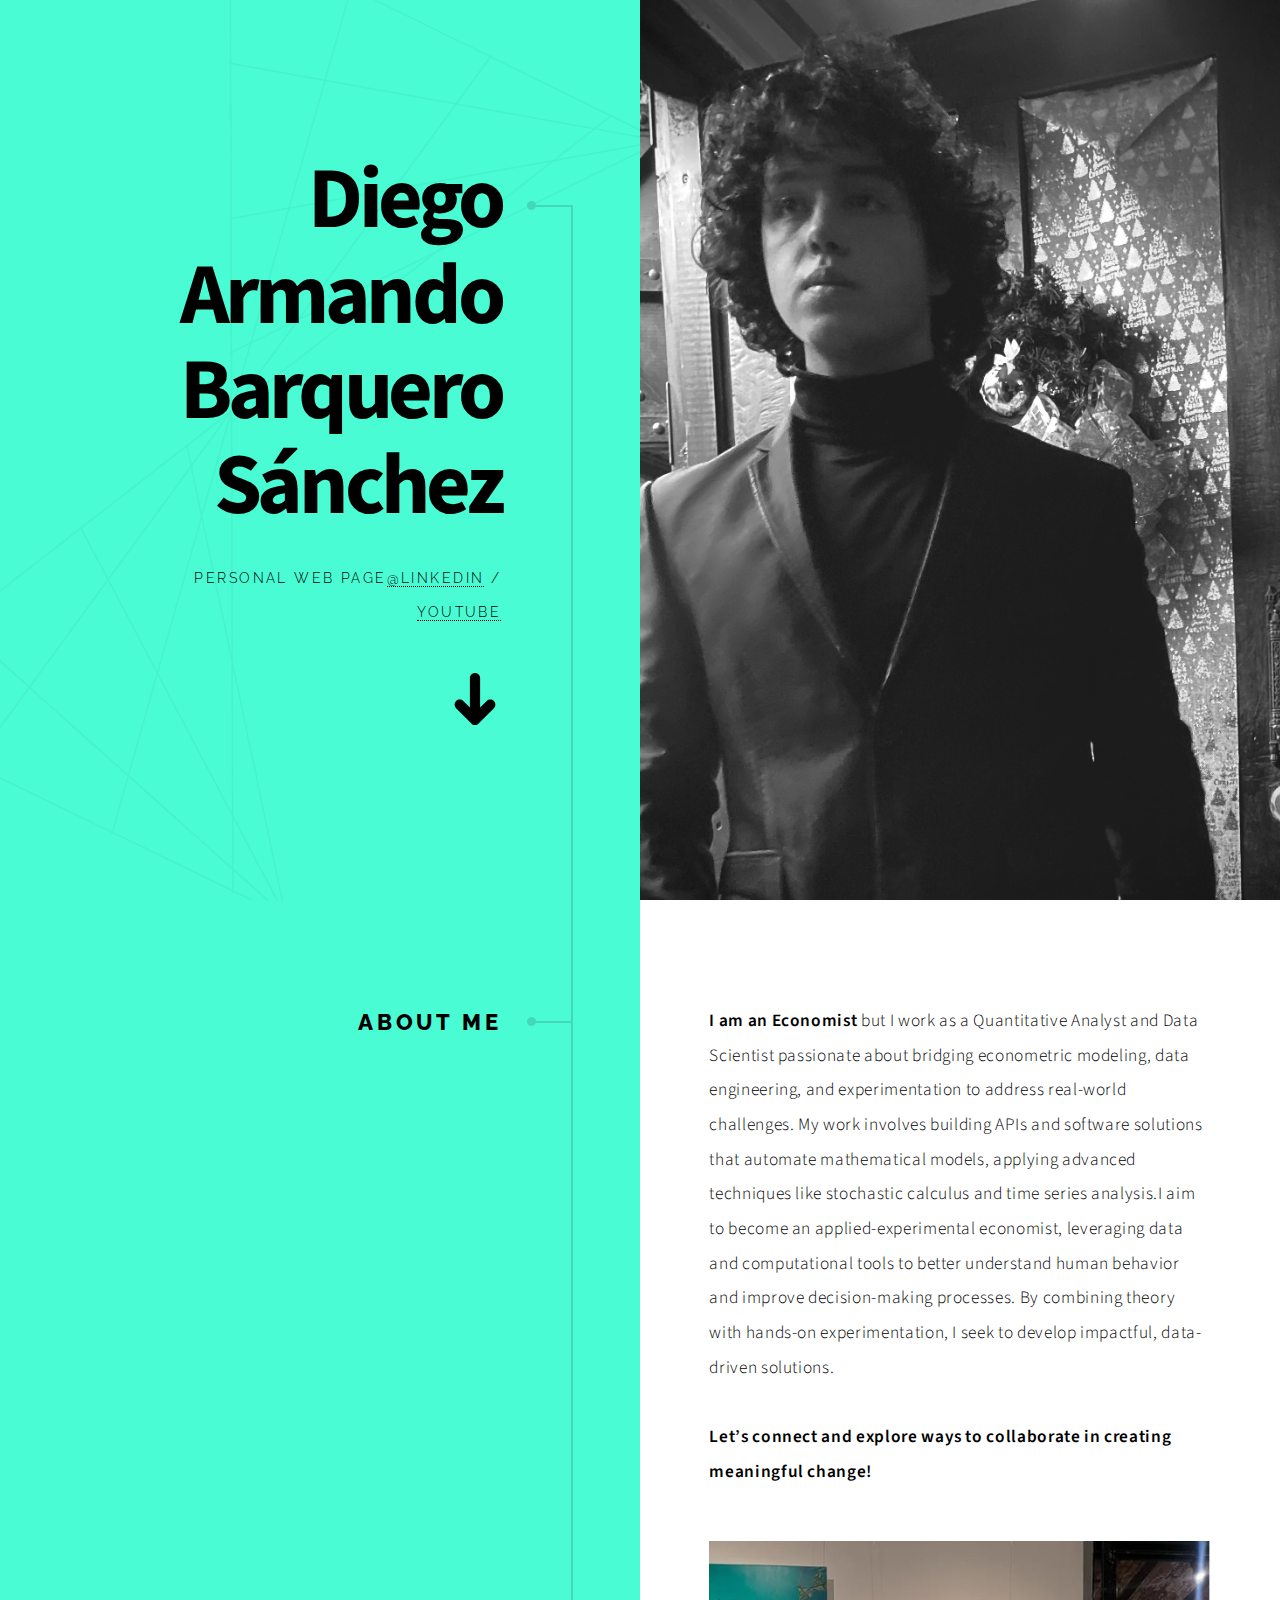
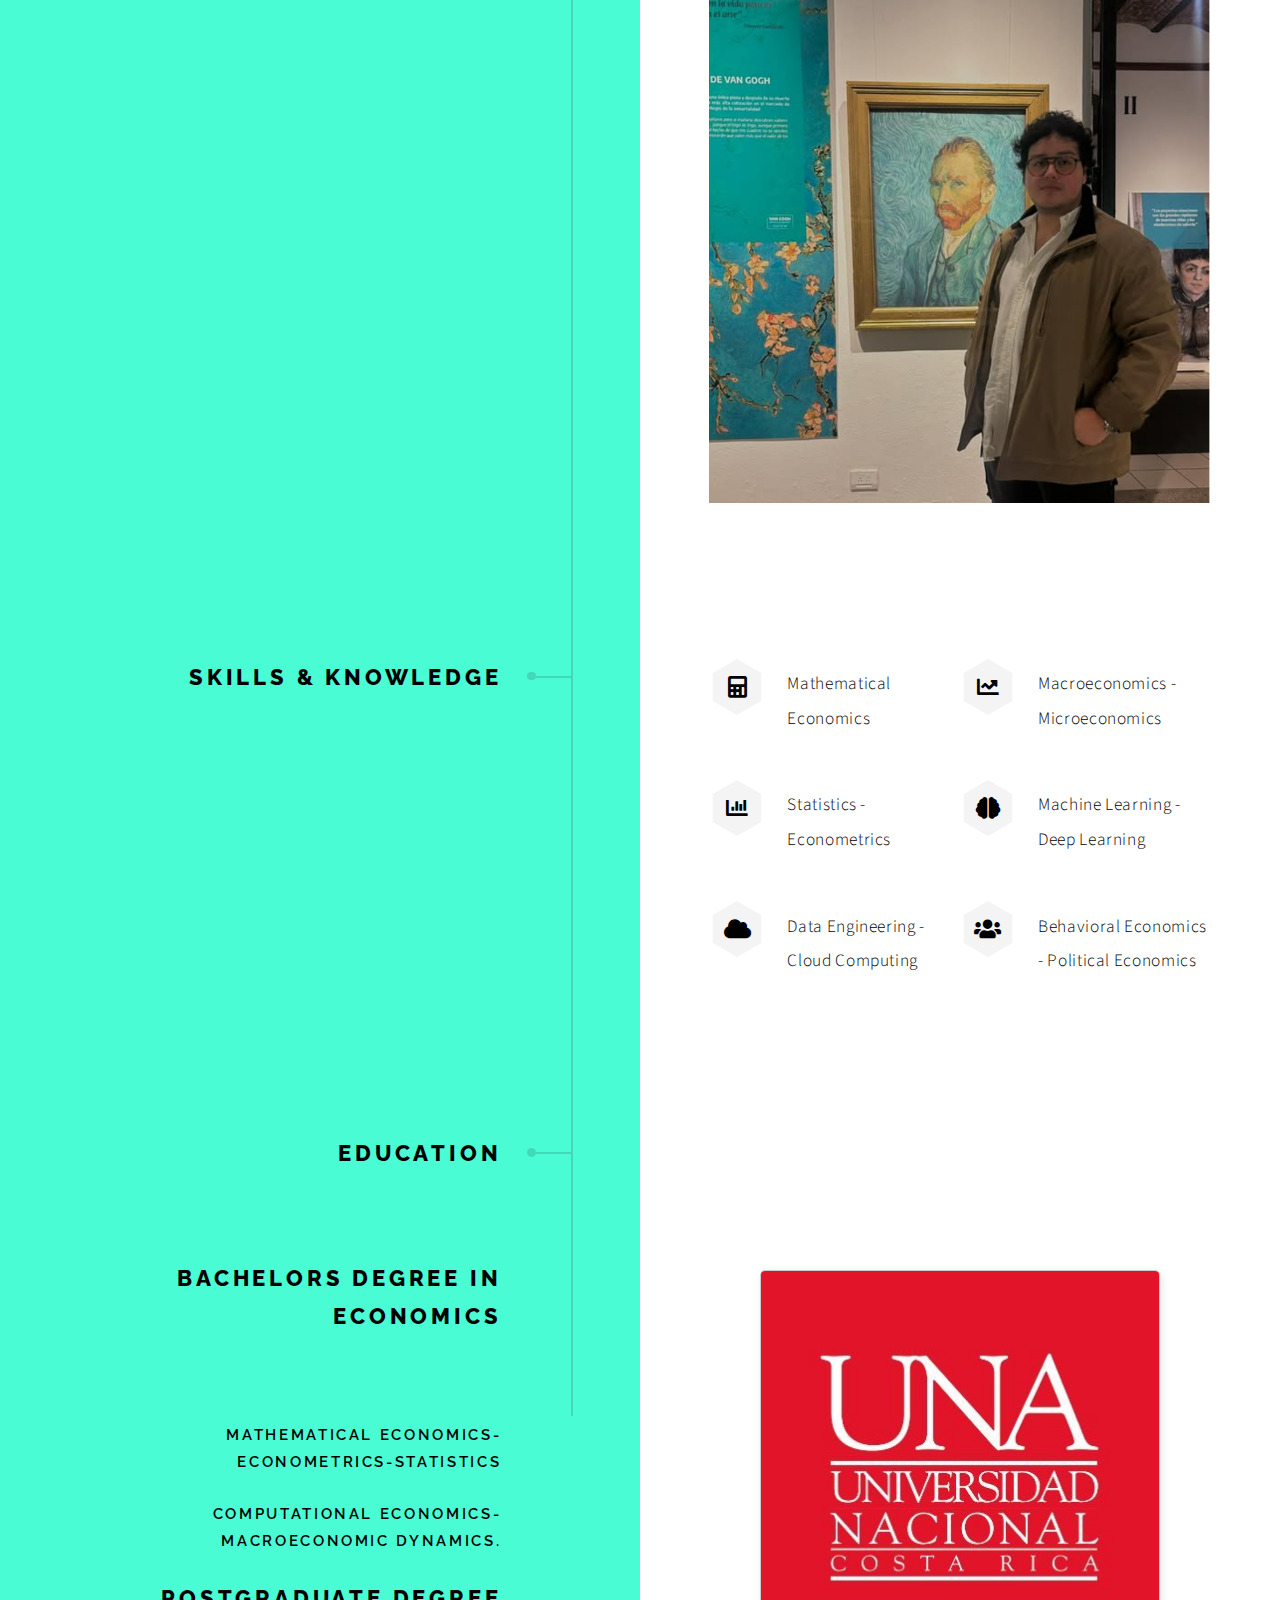
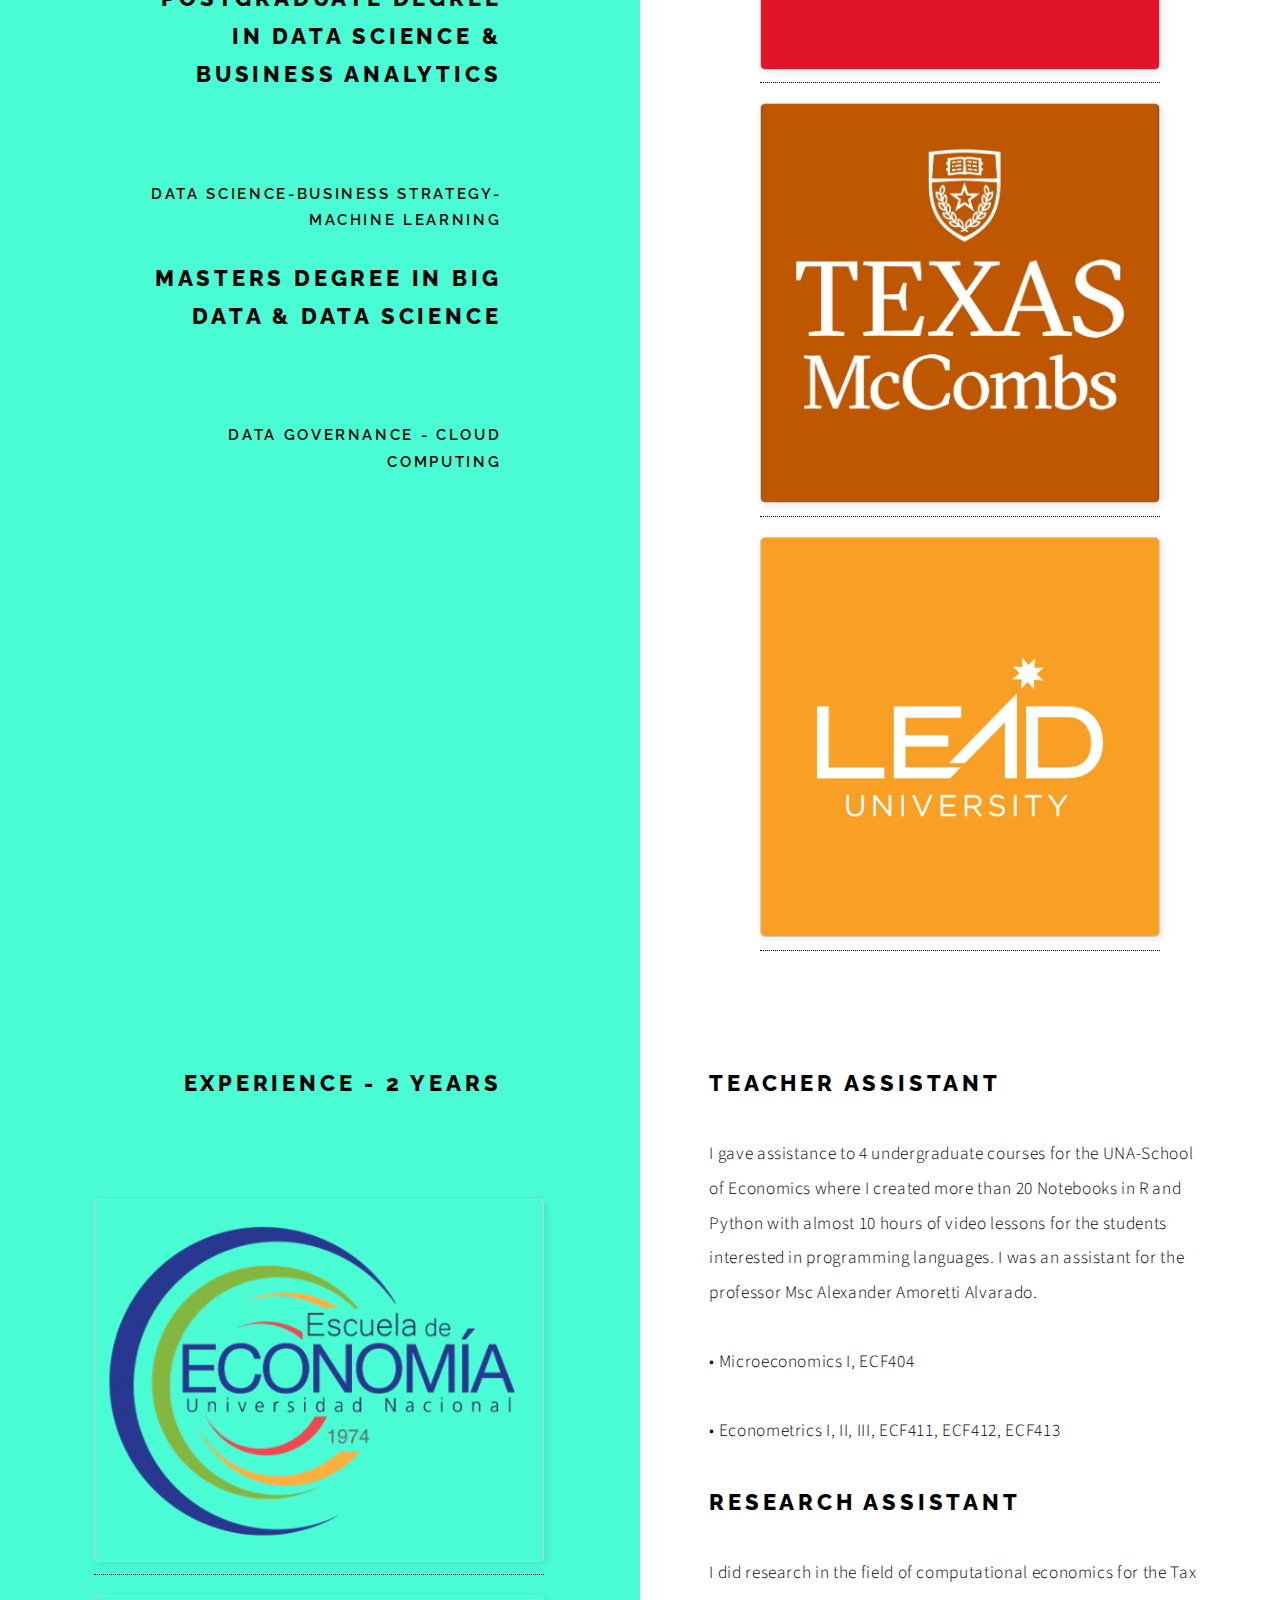
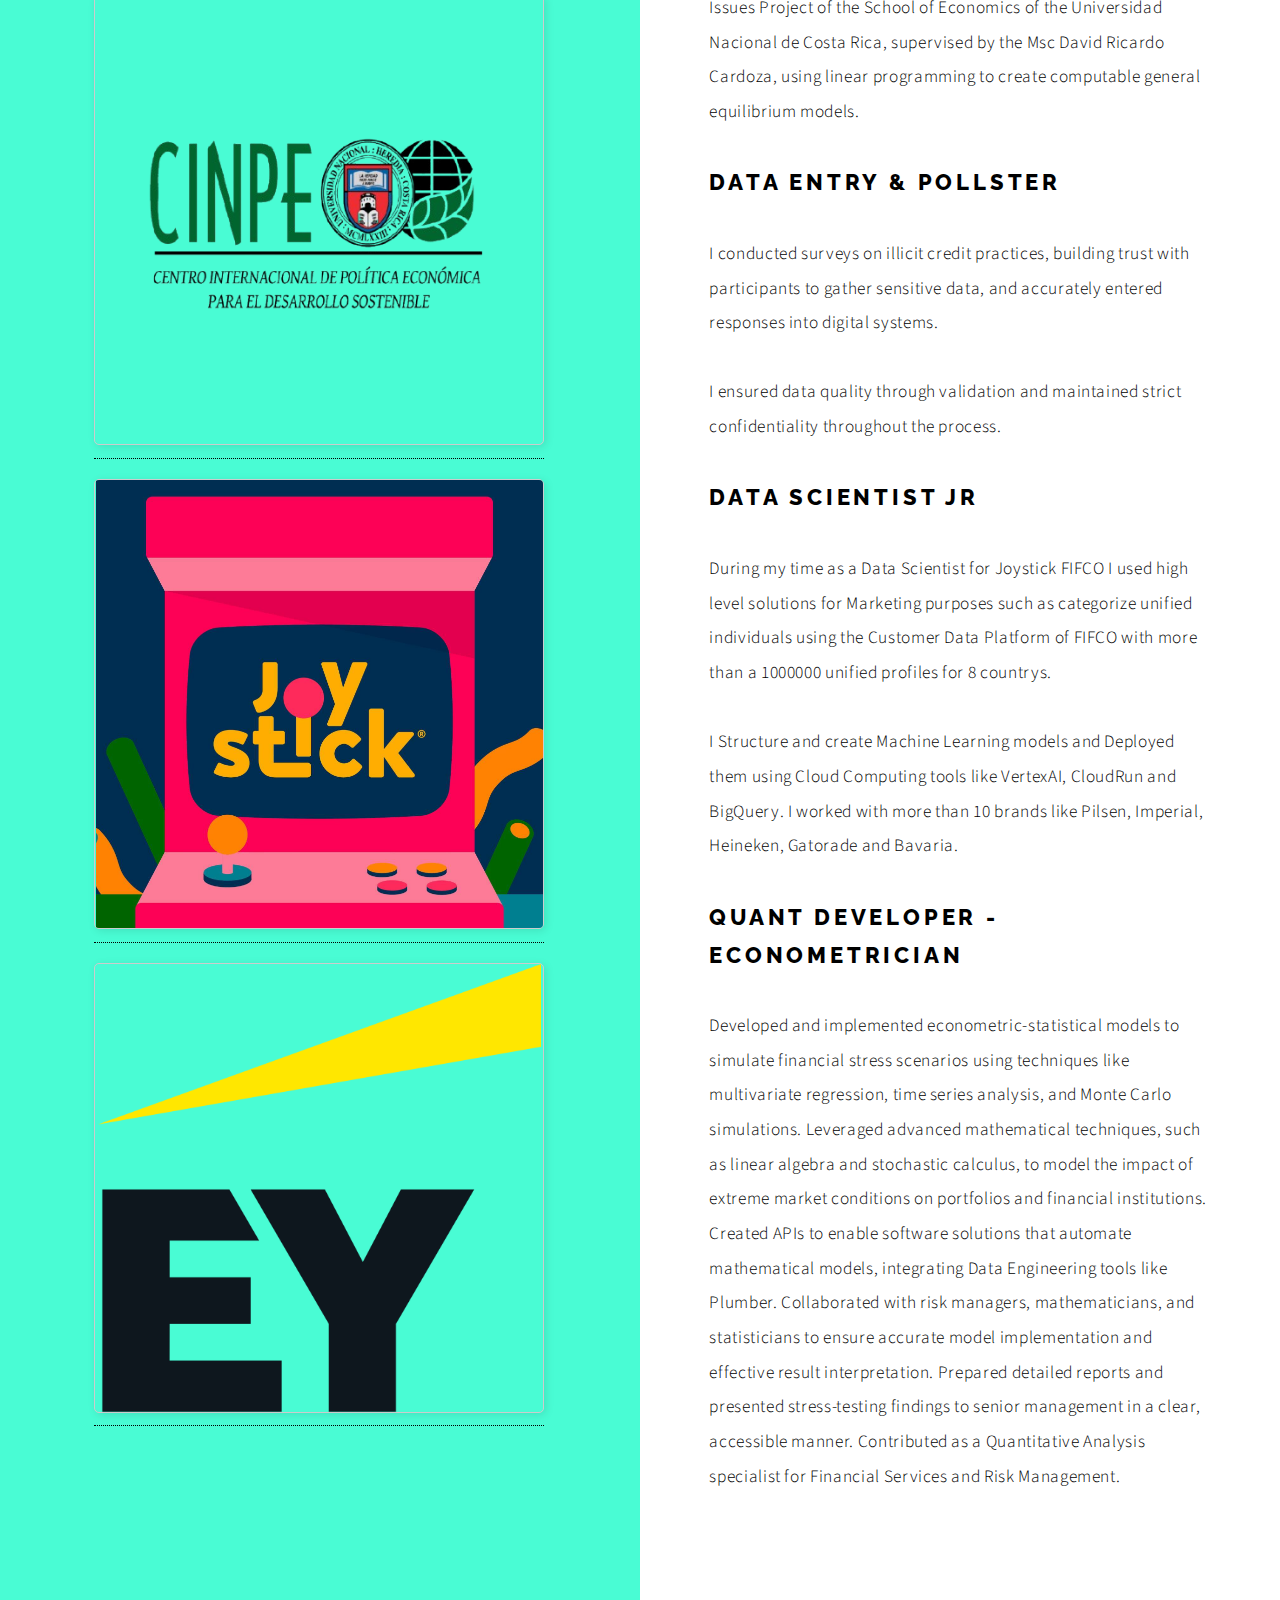
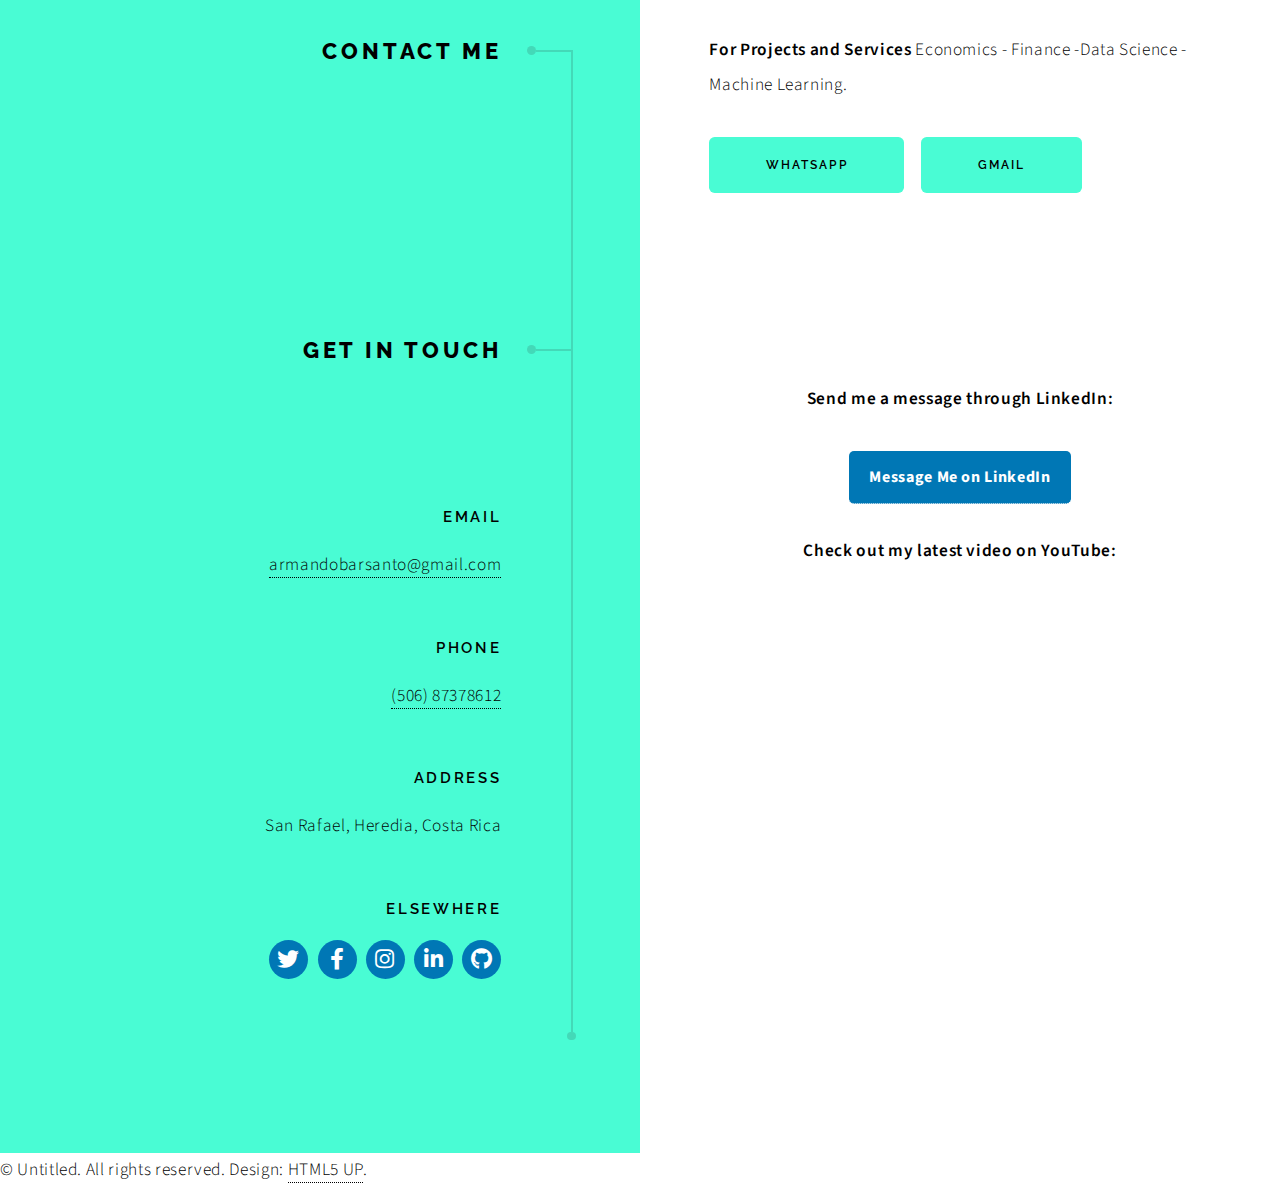
==== commit 144105d9: "Update index.html" ====
--- a/index.html
+++ b/index.html
@@ -149,25 +149,25 @@
 									</header>
 									<div class="content">
 									
-									<h1>Teacher Assistant</h1>
+									<h2>Teacher Assistant</h2>
 									<p>I gave assistance to 4 undergraduate courses for the UNA-School of Economics where I created more than 20 Notebooks in R and Python with almost 10 hours of video lessons for the students interested in programming languages. I was an assistant for the professor Msc Alexander Amoretti Alvarado.</p>
 										<p>	• Microeconomics I, ECF404</p>
 										<p>• Econometrics I, II, III, ECF411, ECF412, ECF413</p>
-									<h1>Research Assistant</h1>
+									<h2>Research Assistant</h2>
 									<p>I did research in the field of computational economics for the Tax Issues Project of the School of Economics of the Universidad Nacional de Costa Rica, supervised by the Msc David Ricardo Cardoza, using linear programming to create computable general equilibrium models.</p>
 									
 									<div class="content">
-									<h1>Data Entry & Pollster</h1>
+									<h2>Data Entry & Pollster</h2>
 									<p>I conducted surveys on illicit credit practices, building trust with participants to gather sensitive data, and accurately entered responses into digital systems.</p>
 									<p>I ensured data quality through validation and maintained strict confidentiality throughout the process.</p>
 								    </div>
 									<div class="content">
-										<h1>Data Scientist Jr</h1>
+										<h2>Data Scientist Jr</h2>
 										<p>During my time as a Data Scientist for Joystick FIFCO I used high level solutions for Marketing purposes such as categorize unified individuals using the Customer Data Platform of FIFCO with more than a 1000000 unified profiles for 8 countrys.<p/>
 										<p> I Structure and create Machine Learning models and Deployed them using Cloud Computing tools like VertexAI, CloudRun and BigQuery. I worked with more than 10 brands like Pilsen, Imperial, Heineken, Gatorade and Bavaria.</p>
 										</div>
 										<div class="content">
-									<h1>Quant Developer - Econometrician</h1>
+									<h2>Quant Developer - Econometrician</h2>
 									<p>Developed and implemented econometric-statistical models to simulate financial stress scenarios using techniques like multivariate regression, time series analysis, and Monte Carlo simulations. Leveraged advanced mathematical techniques, such as linear algebra and stochastic calculus, to model the impact of extreme market conditions on portfolios and financial institutions. Created APIs to enable software solutions that automate mathematical models, integrating Data Engineering tools like Plumber. Collaborated with risk managers, mathematicians, and statisticians to ensure accurate model implementation and effective result interpretation. Prepared detailed reports and presented stress-testing findings to senior management in a clear, accessible manner. Contributed as a Quantitative Analysis specialist for Financial Services and Risk Management.</p>
 									</div>
 								</section>
@@ -618,4 +618,4 @@
 			<script src="assets/js/main.js"></script>
 
 	</body>
-</html>+</html>
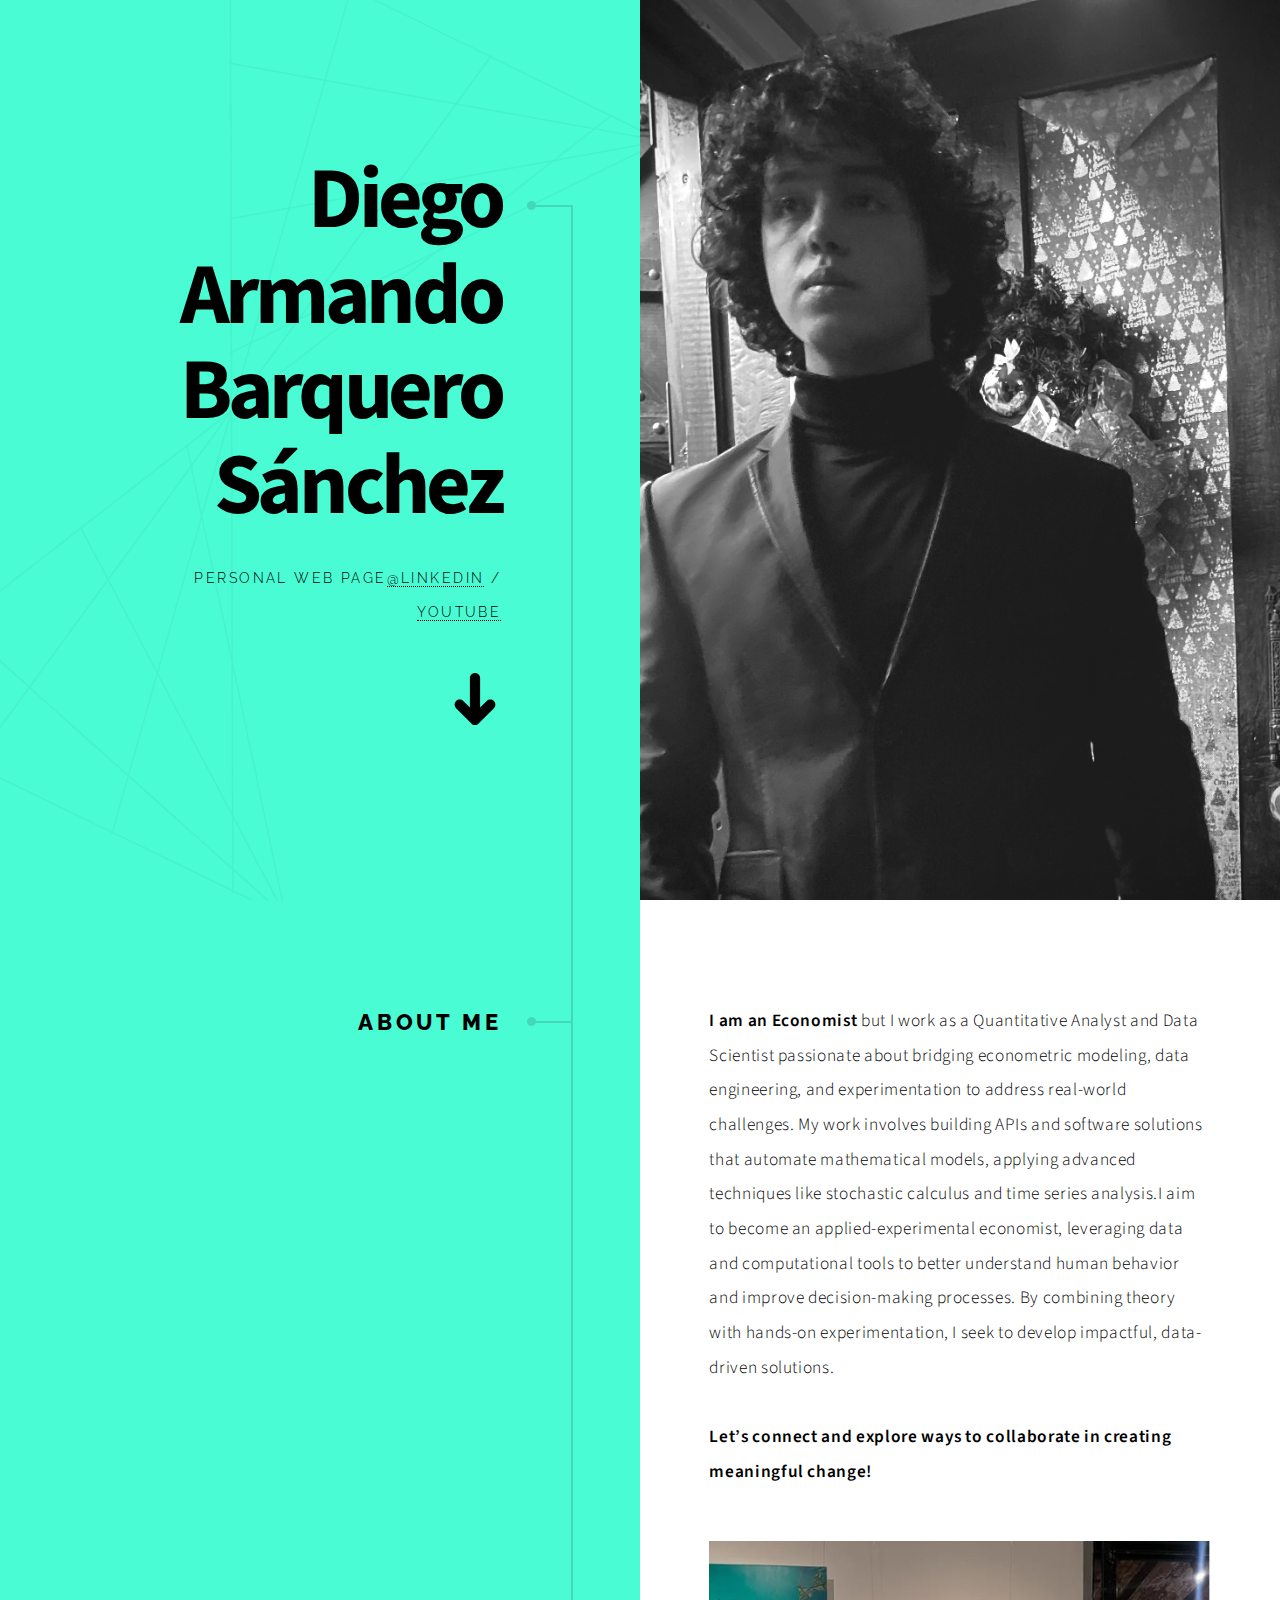
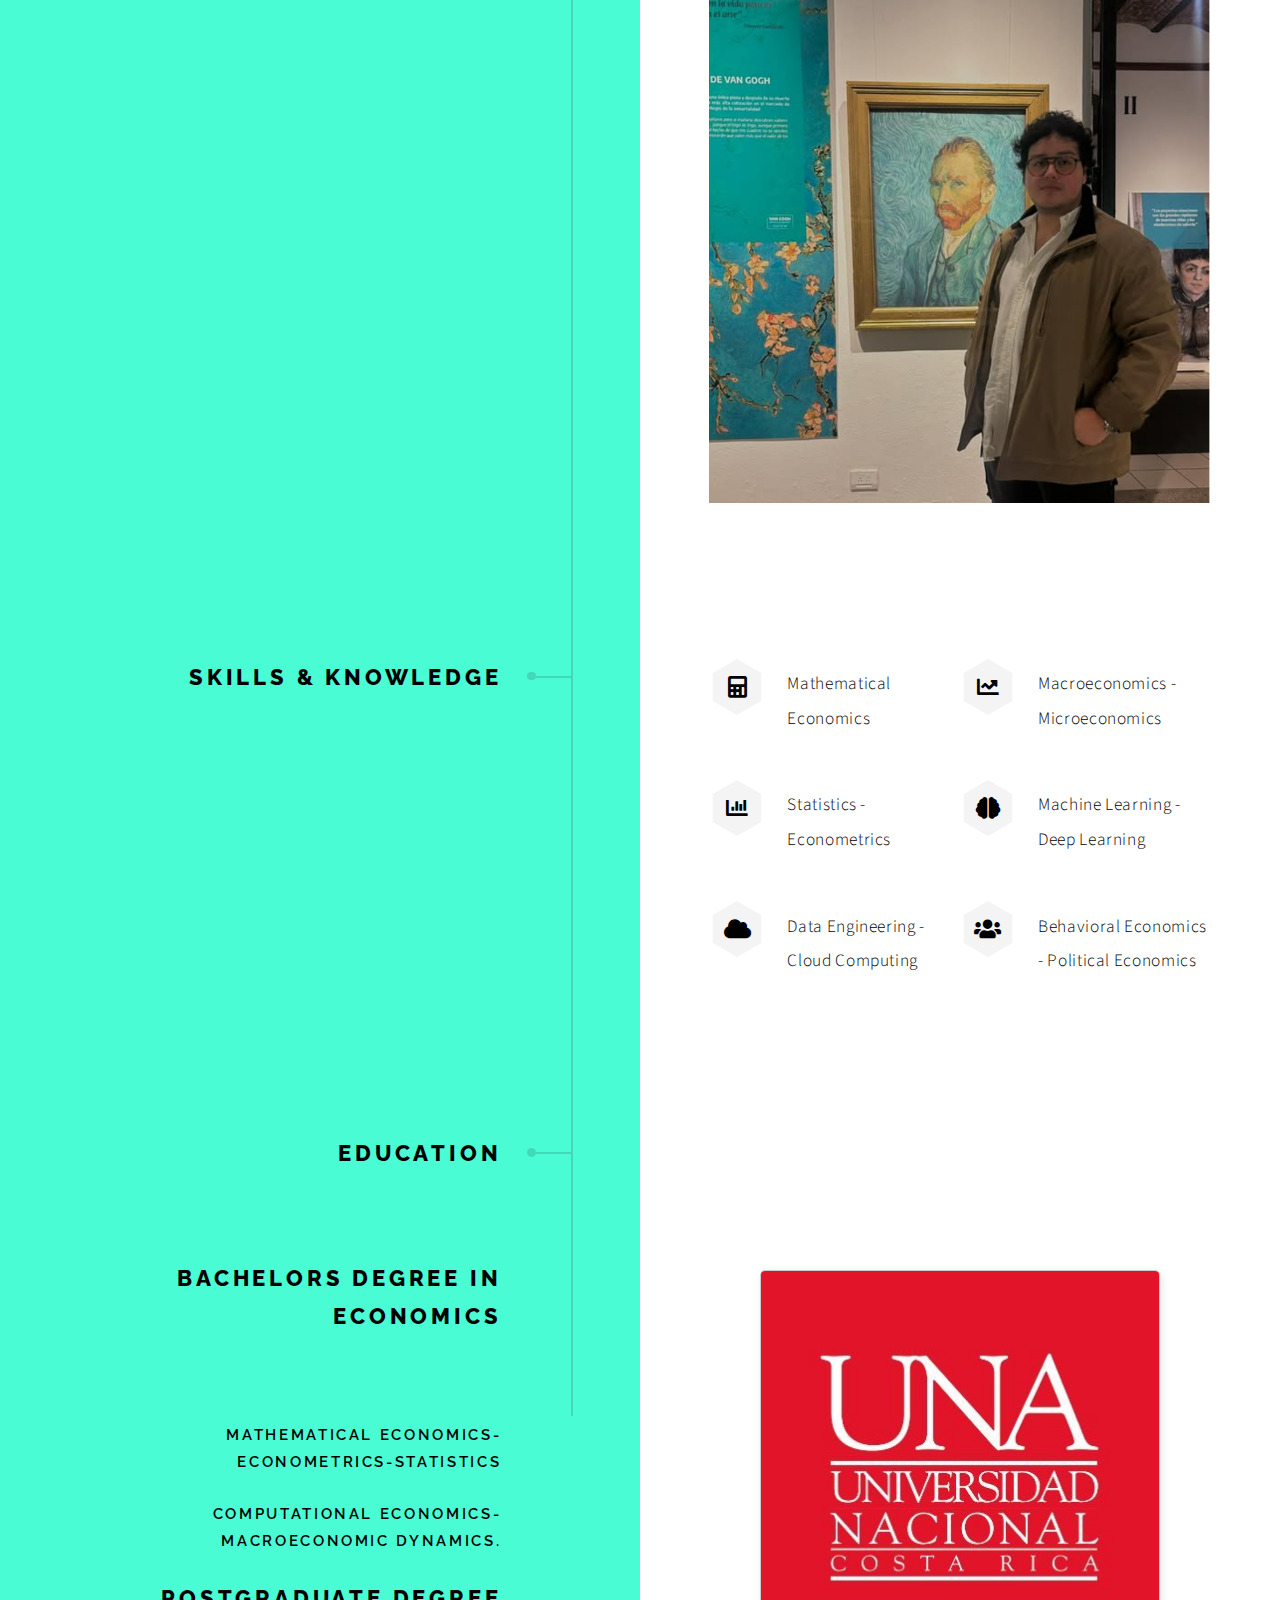
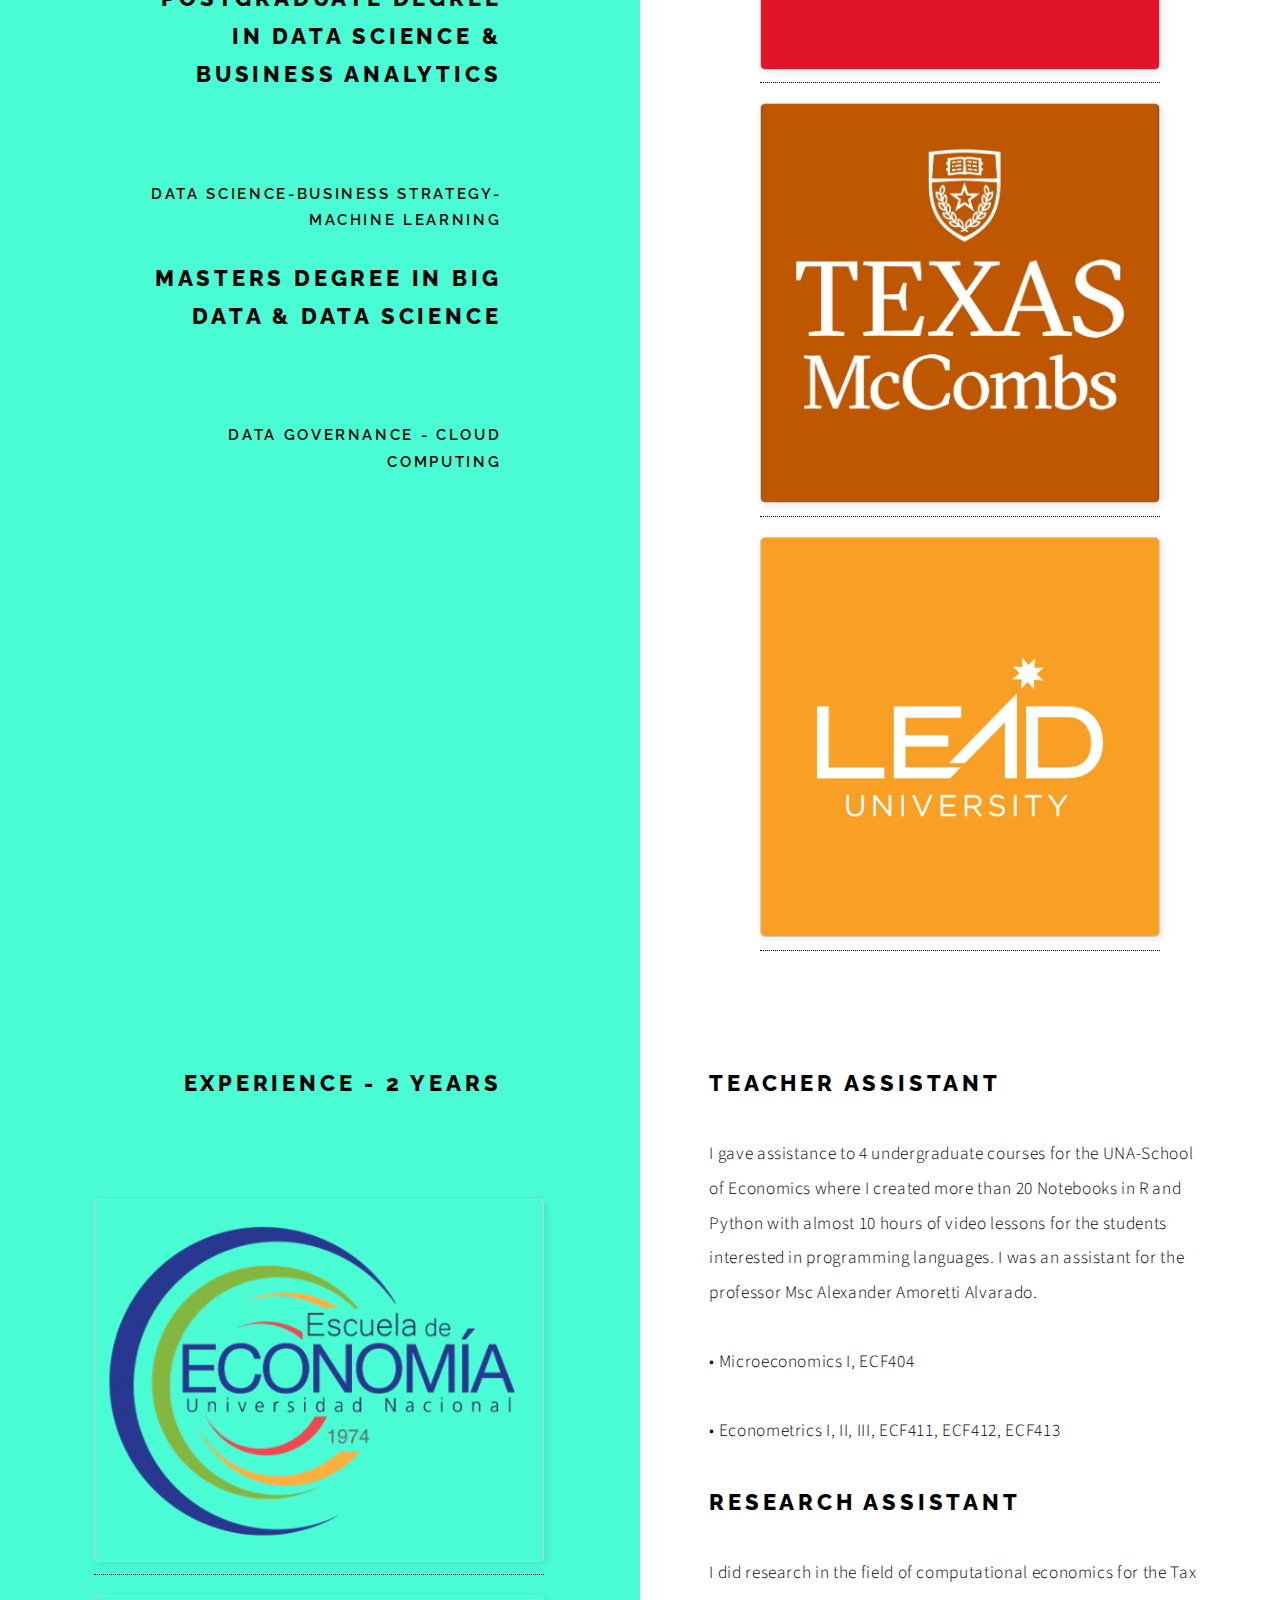
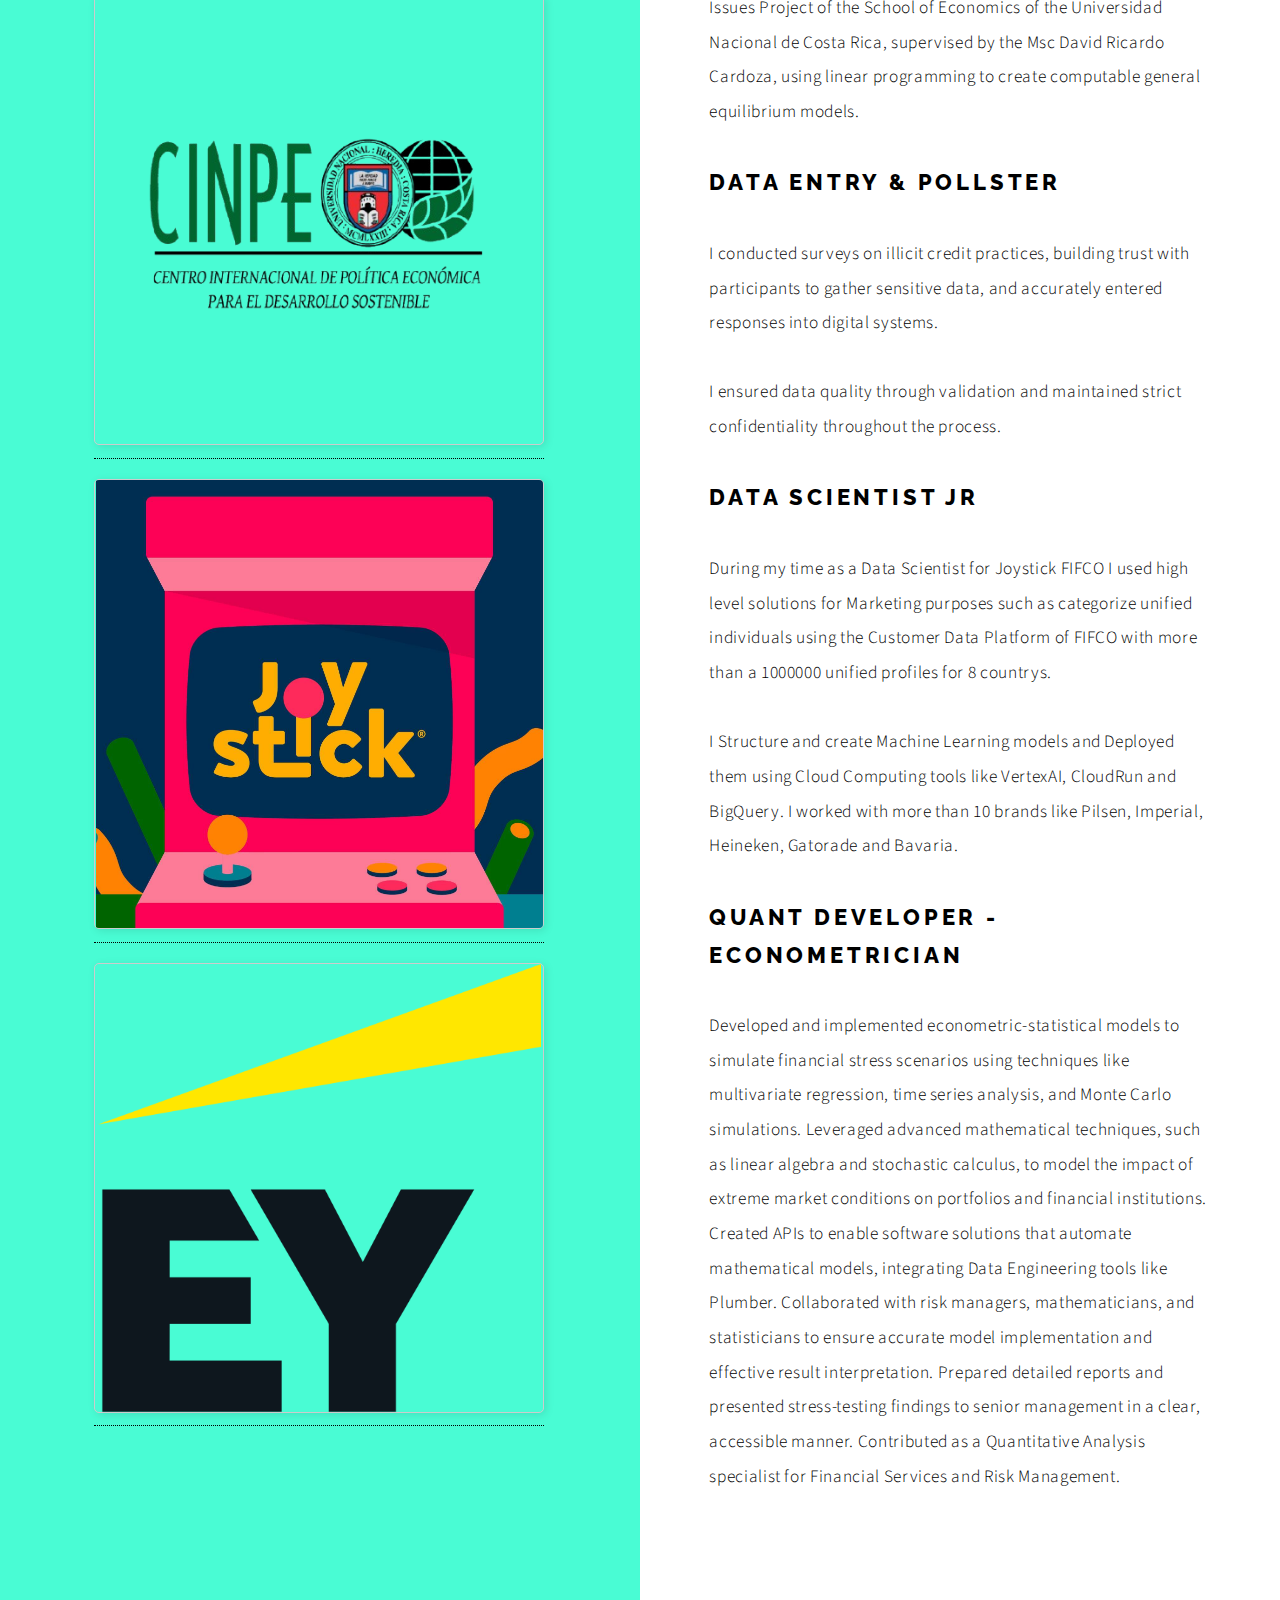
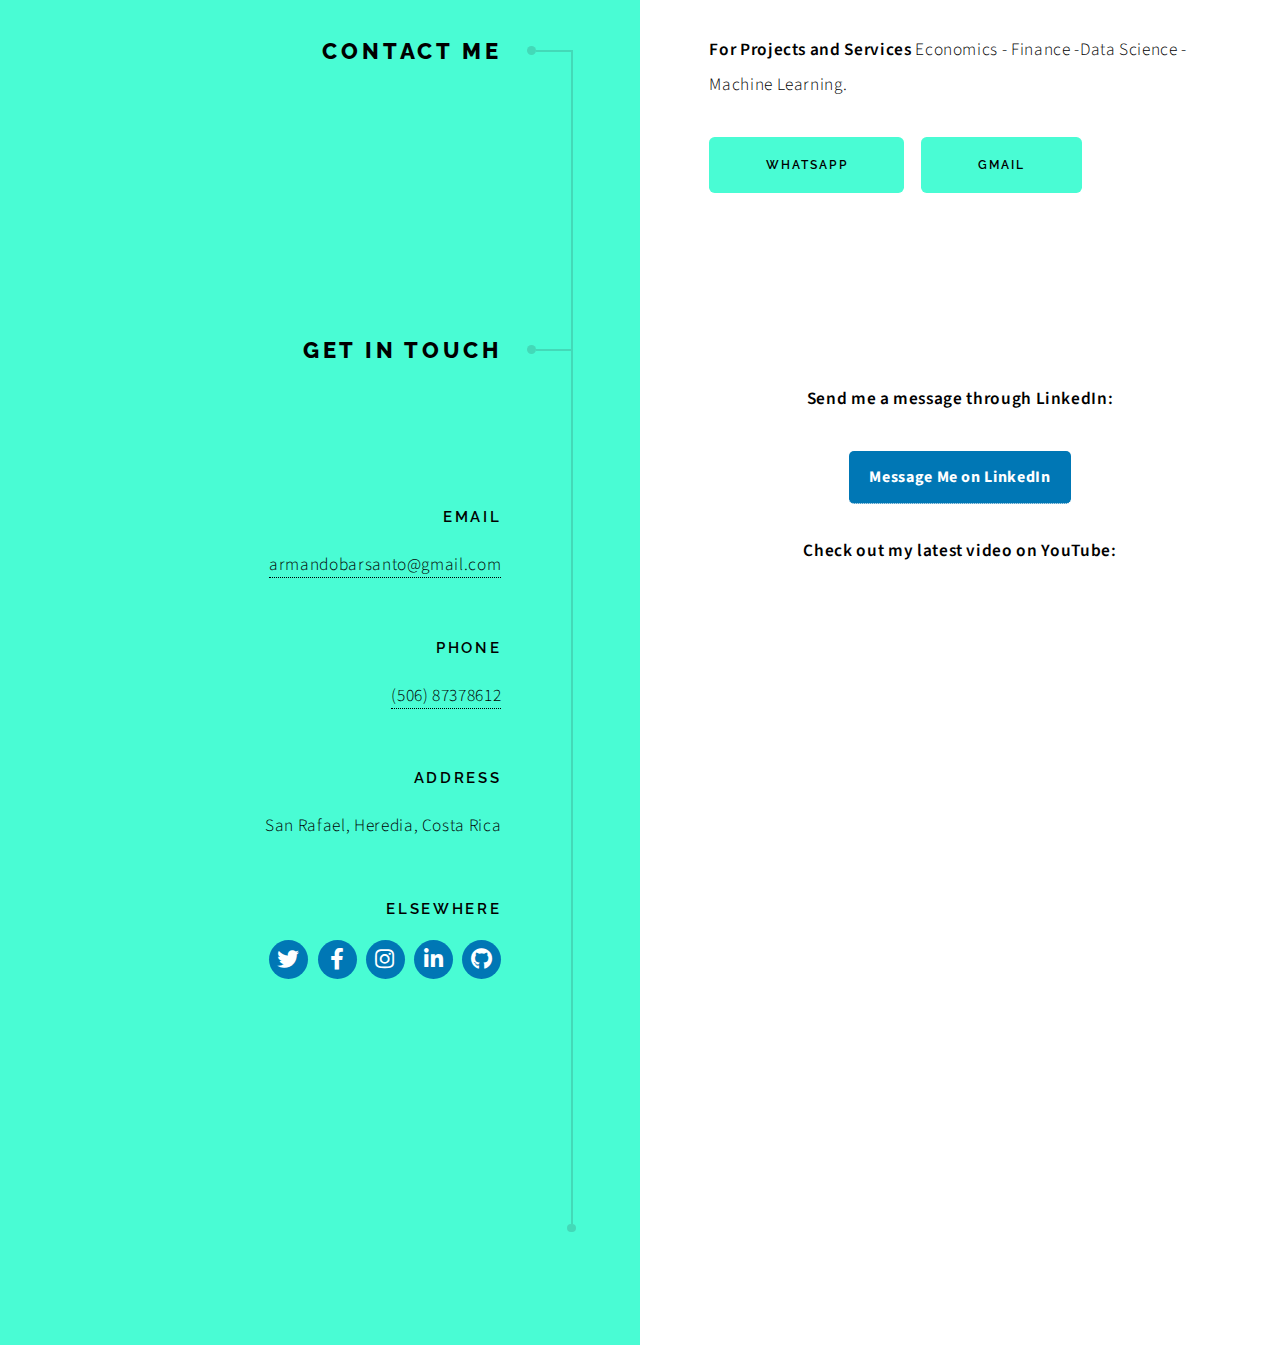
==== commit 823092bc: "Update index.html" ====
--- a/index.html
+++ b/index.html
@@ -495,7 +495,7 @@
 							
 							<div style="text-align: center; margin-top: 30px;">
 								<p><strong>Check out my latest video on YouTube:</strong></p>
-								<iframe width="560" height="315" 
+								<iframe width="700" height="590" 
 										src="https://www.youtube.com/embed/LSiqPFP5Rbo" 
 										title="YouTube video player" frameborder="0" 
 										allow="accelerometer; autoplay; clipboard-write; encrypted-media; gyroscope; picture-in-picture" 
@@ -604,9 +604,6 @@
 						
 					</section>
 
-				<!-- Copyright -->
-					<div class="copyright">&copy; Untitled. All rights reserved. Design: <a href="https://html5up.net">HTML5 UP</a>.</div>
-
 			</div>
 
 		<!-- Scripts -->
